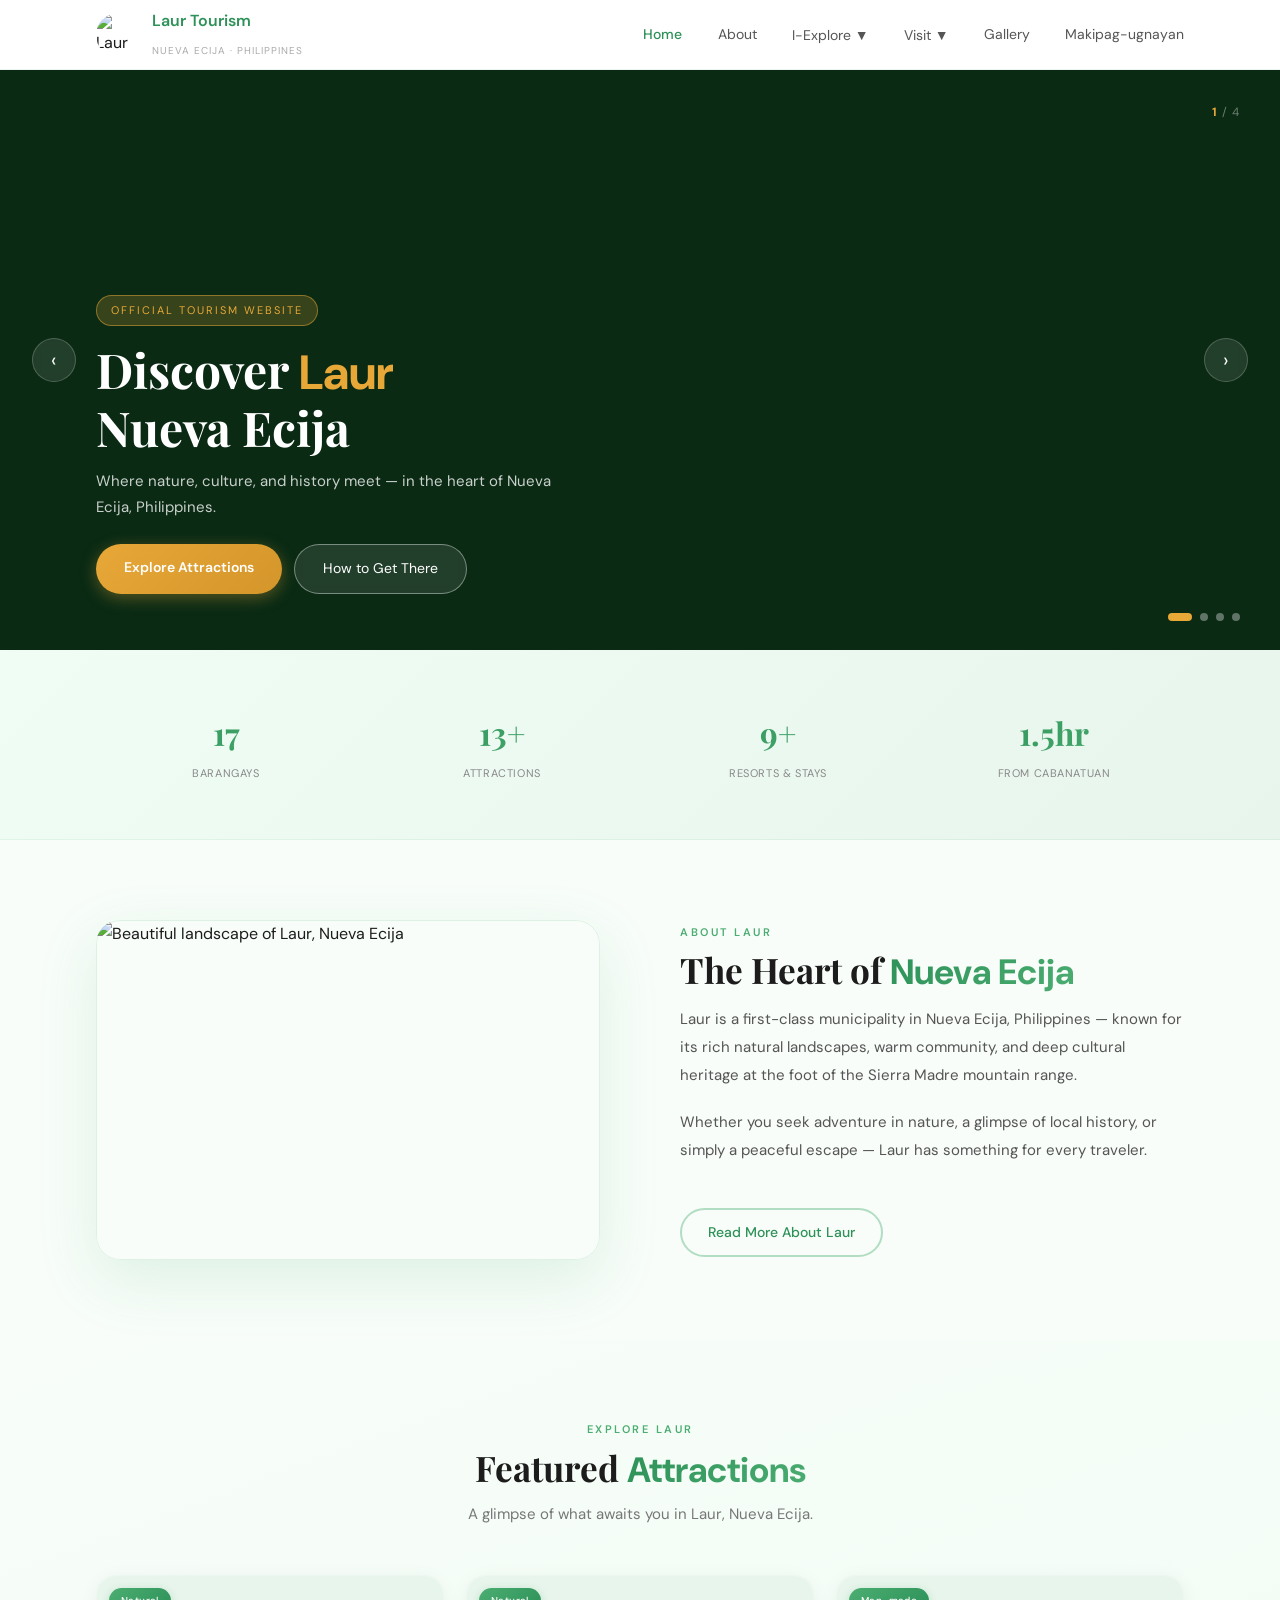
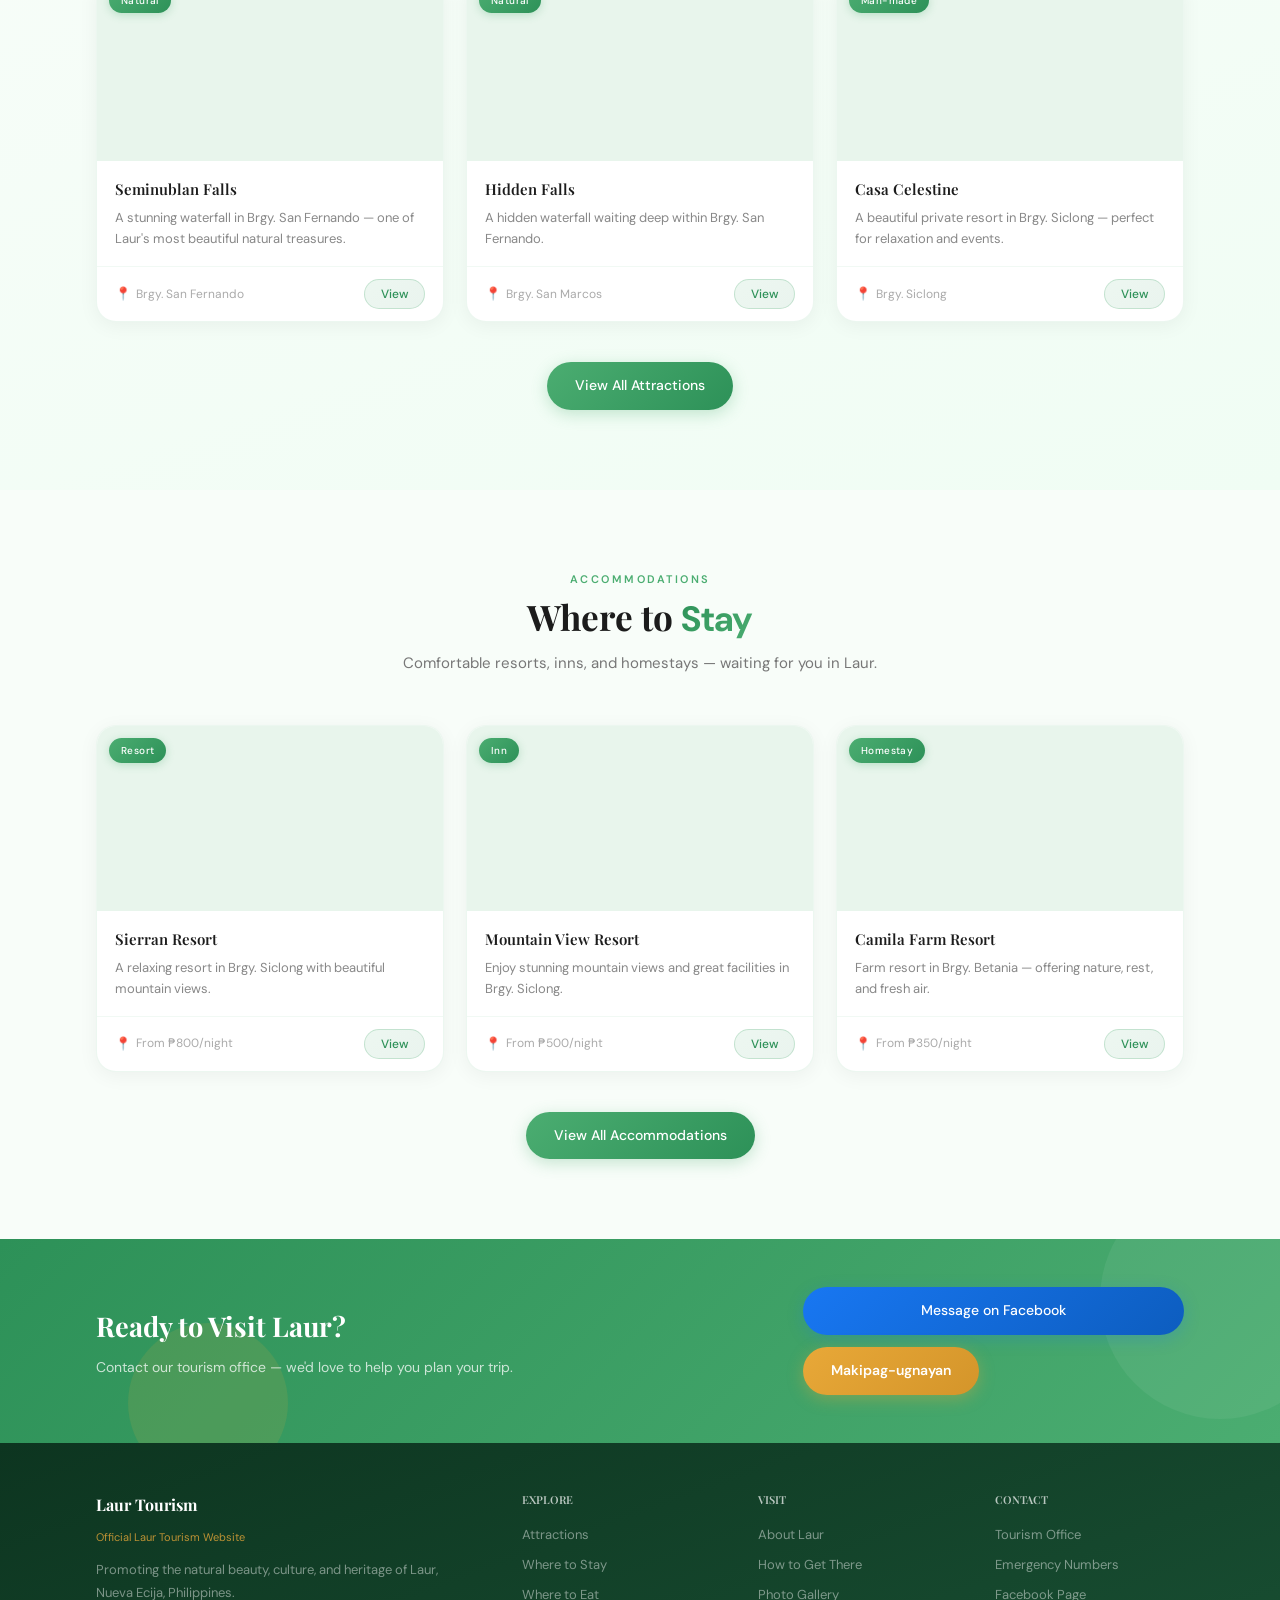
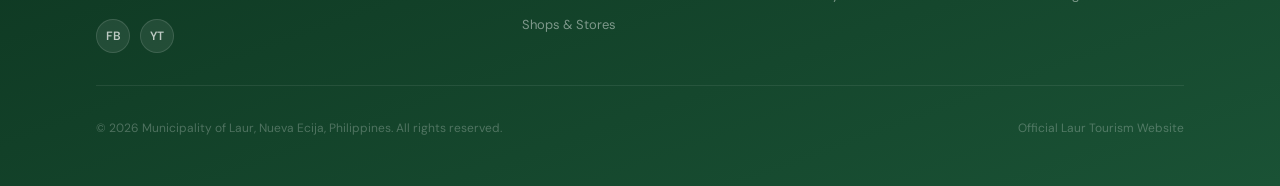
==== index.html @ 46d72c0e "before banner" ====
<!DOCTYPE html>
<html lang="en-PH">
<head>
<meta charset="UTF-8">
<meta name="viewport" content="width=device-width,initial-scale=1">
<meta name="description" content="Maligayang pagdating sa Laur, Nueva Ecija — opisyal na tourism website. Tuklasin ang kalikasan, kultura, at pamana ng puso ng Nueva Ecija, Pilipinas.">
<meta name="keywords" content="Laur Nueva Ecija tourism, bisita Laur Pilipinas, Nueva Ecija tourist spots">
<meta name="robots" content="index, follow">
<meta property="og:title" content="Visit Laur, Nueva Ecija | Official Tourism Website">
<meta property="og:description" content="Discover the heart of Nueva Ecija. Nature, culture, and heritage — waiting in Laur, Philippines.">
<meta property="og:type" content="website">
<meta property="og:url" content="https://laurtourism.vercel.app">
<meta property="og:image" content="https://images.unsplash.com/photo-1504233529578-6d46baba6d34?w=1200&q=75">
<meta name="twitter:card" content="summary_large_image">
<link rel="canonical" href="https://laurtourism.vercel.app">
<title>Visit Laur, Nueva Ecija | Official Tourism Website</title>
<link rel="preconnect" href="https://fonts.googleapis.com">
<link rel="preconnect" href="https://fonts.gstatic.com" crossorigin>
<link href="https://fonts.googleapis.com/css2?family=Playfair+Display:wght@700;900&family=DM+Sans:wght@300;400;500&display=swap" rel="stylesheet">
<link rel="stylesheet" href="style.css">
<style>
*,body{font-family:'DM Sans',sans-serif;}
.nav-logo-img{width:44px;height:44px;border-radius:50%;object-fit:cover;}
.nav-brand strong,.nav-brand span,.nav-links a,.dropdown-menu a,.mobile-links a,.mobile-fb{font-family:'DM Sans',sans-serif;}
h1,h2,h3,.sec-title,.slide-content h1,.card-title,.footer-brand strong,.footer-col h4{font-family:'Playfair Display',serif!important;letter-spacing:0;}
.modal-overlay{display:none;position:fixed;inset:0;background:rgba(10,42,20,.6);z-index:600;align-items:center;justify-content:center;padding:1.5rem;backdrop-filter:blur(6px)}
.modal-overlay.open{display:flex}
.modal-box{background:#fff;border-radius:24px;width:100%;max-width:820px;overflow:hidden;max-height:92vh;display:flex;flex-direction:column;box-shadow:0 32px 80px rgba(0,0,0,.22)}
.modal-hd{background:linear-gradient(135deg,#2D9158,#4BAD71);padding:1.3rem 1.8rem;display:flex;justify-content:space-between;align-items:center;flex-shrink:0}
.modal-hd h3{color:#fff;font-family:'Playfair Display',serif;font-size:1.25rem;font-weight:700;margin:0;letter-spacing:0;}
.modal-hd small{color:rgba(255,255,255,.75);font-size:11px;letter-spacing:1px;text-transform:uppercase;display:block;margin-top:2px;font-family:'DM Sans',sans-serif;}
.modal-close{background:rgba(255,255,255,.18);border:none;color:#fff;width:34px;height:34px;border-radius:50%;font-size:16px;flex-shrink:0;cursor:pointer;transition:background .2s}
.modal-close:hover{background:rgba(255,255,255,.3)}
.modal-inner{display:grid;grid-template-columns:1fr 1fr;flex:1;min-height:0}
.modal-photo{background-size:cover;background-position:center;background-color:#e8f5ec;min-height:340px}
.modal-right{display:flex;flex-direction:column;overflow-y:auto}
.modal-body{padding:1.8rem 1.8rem 1rem;flex:1}
.mrow{margin-bottom:1.1rem}
.mlbl{font-size:10px;color:#aaa;text-transform:uppercase;letter-spacing:1px;margin-bottom:4px;font-weight:600;font-family:'DM Sans',sans-serif;}
.mval{font-size:14px;color:#333;line-height:1.6;font-family:'DM Sans',sans-serif;}
.modal-map{margin:0 1.8rem 1rem;background:linear-gradient(135deg,#F0FDF4,#FFFBEB);border-radius:14px;height:90px;display:flex;align-items:center;justify-content:center;border:1px solid rgba(139,200,58,.2);font-size:13px;color:#2D9158;cursor:pointer;transition:all .2s;gap:6px;font-family:'DM Sans',sans-serif;}
.modal-map:hover{background:linear-gradient(135deg,#dcfce7,#fef9c3);box-shadow:0 4px 14px rgba(45,145,88,.1)}
.modal-acts{padding:0 1.8rem 1.8rem}
.m-fb{background:linear-gradient(135deg,#1877f2,#0d5dbf);color:#fff;border:none;padding:11px 24px;border-radius:50px;font-size:13px;font-weight:500;cursor:pointer;width:100%;transition:all .2s;font-family:'DM Sans',sans-serif;}
.m-fb:hover{opacity:.9;transform:translateY(-1px)}
.card-loc{display:flex;align-items:center;gap:5px;}
.card-loc::before{content:'📍';font-size:13px;line-height:1;}
@media(max-width:640px){.modal-inner{grid-template-columns:1fr;grid-template-rows:240px auto}.modal-photo{min-height:240px}.modal-body{padding:1.2rem 1.2rem .8rem}.modal-map{margin:0 1.2rem .8rem}.modal-acts{padding:0 1.2rem 1.2rem}}
</style>
</head>
<body>

<!-- ===== NAV ===== -->
<nav class="nav" id="navbar" role="navigation" aria-label="Main navigation">
  <div class="nav-logo">
    <img src="images/tourism-logo.png" alt="Laur Tourism Logo" class="nav-logo-img">
    <div class="nav-brand"><strong>Laur Tourism</strong><span>Nueva Ecija · Philippines</span></div>
  </div>
  <div class="nav-links">
    <a href="index.html" class="active">Home</a>
    <a href="about.html">About</a>
    <div class="dropdown">
      <a href="attractions.html">I-Explore &#9660;</a>
      <div class="dropdown-menu">
        <a href="attractions.html">Attractions</a>
        <a href="gallery.html">Photo Gallery</a>
      </div>
    </div>
    <div class="dropdown">
      <a href="visit.html">Visit &#9660;</a>
      <div class="dropdown-menu">
        <a href="visit.html#stay">Where to Stay</a>
        <a href="visit.html#eat">Where to Eat</a>
        <a href="visit.html#shops">Shops &amp; Stores</a>
      </div>
    </div>
    <a href="gallery.html">Gallery</a>
    <a href="contact.html">Makipag-ugnayan</a>
  </div>
  <button class="hamburger" onclick="toggleMobile()" aria-label="Open menu" id="ham"><span></span><span></span><span></span></button>
</nav>

<!-- ===== MOBILE MENU ===== -->
<div class="mobile-menu" id="mobileMenu">
  <div class="mobile-menu-head">
    <div class="nav-logo"><img src="images/tourism-logo.png" alt="Laur Tourism Logo" class="nav-logo-img"><div class="nav-brand"><strong>Laur Tourism</strong><span>Nueva Ecija</span></div></div>
    <button class="mobile-menu-close" onclick="toggleMobile()">&#x2715;</button>
  </div>
  <div class="mobile-links">
    <a href="index.html" onclick="toggleMobile()">Home</a>
    <a href="about.html" onclick="toggleMobile()">About Laur</a>
    <a href="attractions.html" onclick="toggleMobile()">Attractions</a>
    <a href="visit.html" onclick="toggleMobile()">Where to Stay / Eat / Shop</a>
    <a href="gallery.html" onclick="toggleMobile()">Photo Gallery</a>
    <a href="contact.html" onclick="toggleMobile()">Makipag-ugnayan &amp; Emergency</a>
  </div>
  <a href="https://www.facebook.com/profile.php?id=61580579025346" class="mobile-fb" target="_blank" rel="noopener">Find us on Facebook</a>
</div>

<!-- ===== HERO ===== -->
<section class="hero" id="home" role="banner">
  <div class="slide s1 active">
    <div class="slide-img" style="background-image:url('https://images.unsplash.com/photo-1504233529578-6d46baba6d34?w=1400&q=75')" role="img" aria-label="Beautiful mountain view of Laur"></div>
    <div class="slide-overlay"></div>
    <div class="slide-content">
      <div class="slide-tag">Official Tourism Website</div>
      <h1>Discover <em>Laur</em><br>Nueva Ecija</h1>
      <p>Where nature, culture, and history meet — in the heart of Nueva Ecija, Philippines.</p>
      <div class="slide-btns">
        <a href="attractions.html" class="btn-yellow">Explore Attractions</a>
        <a href="contact.html#directions" class="btn-ghost">How to Get There</a>
      </div>
    </div>
  </div>
  <div class="slide s2">
    <div class="slide-img" style="background-image:url('https://images.unsplash.com/photo-1448375240586-882707db888b?w=1400&q=75')" role="img" aria-label="Lush forest landscape"></div>
    <div class="slide-overlay"></div>
    <div class="slide-content">
      <div class="slide-tag">Natural Attractions</div>
      <h1>Breathtaking<br><em>Nature</em></h1>
      <p>Explore forests, rivers, and stunning mountain views found only in Laur.</p>
      <div class="slide-btns">
        <a href="attractions.html" class="btn-yellow">View Nature Spots</a>
        <a href="about.html" class="btn-ghost">Learn More</a>
      </div>
    </div>
  </div>
  <div class="slide s3">
    <div class="slide-img" style="background-image:url('https://images.unsplash.com/photo-1518509562904-e7ef99cdcc86?w=1400&q=75')" role="img" aria-label="Cultural heritage"></div>
    <div class="slide-overlay"></div>
    <div class="slide-content">
      <div class="slide-tag">Man-Made Attractions</div>
      <h1>Rich <em>Culture</em><br>&amp; Heritage</h1>
      <p>Experience historic sites, local traditions, and warm hospitality of the people of Laur.</p>
      <div class="slide-btns">
        <a href="attractions.html" class="btn-yellow">Explore Heritage</a>
        <a href="contact.html" class="btn-ghost">Plan Your Trip</a>
      </div>
    </div>
  </div>
  <div class="slide s4">
    <div class="slide-img" style="background-image:url('https://images.unsplash.com/photo-1501854140801-50d01698950b?w=1400&q=75')" role="img" aria-label="Peaceful river and farmland"></div>
    <div class="slide-overlay"></div>
    <div class="slide-content">
      <div class="slide-tag">Stay &amp; Relax</div>
      <h1>Your Perfect<br>Retreat in <em>Laur</em></h1>
      <p>Find comfortable resorts, cozy inns, and friendly homestays for your stay.</p>
      <div class="slide-btns">
        <a href="visit.html#stay" class="btn-yellow">Find Accommodations</a>
        <a href="contact.html#directions" class="btn-ghost">View Map</a>
      </div>
    </div>
  </div>
  <button class="arr al" onclick="go(cur-1)" aria-label="Previous slide">&#8249;</button>
  <button class="arr ar" onclick="go(cur+1)" aria-label="Next slide">&#8250;</button>
  <div class="dots">
    <button class="dot on" onclick="go(0)"></button>
    <button class="dot" onclick="go(1)"></button>
    <button class="dot" onclick="go(2)"></button>
    <button class="dot" onclick="go(3)"></button>
  </div>
  <div class="slide-num"><b id="sn">1</b> / 4</div>
</section>

<!-- ===== STATS BAR ===== -->
<div class="stats-bar">
  <div class="stat"><div class="stat-n">17</div><div class="stat-l">Barangays</div></div>
  <div class="stat"><div class="stat-n" id="stat-attractions">13+</div><div class="stat-l">Attractions</div></div>
  <div class="stat"><div class="stat-n" id="stat-stays">9+</div><div class="stat-l">Resorts &amp; Stays</div></div>
  <div class="stat"><div class="stat-n">1.5hr</div><div class="stat-l">From Cabanatuan</div></div>
</div>

<!-- ===== ABOUT ===== -->
<section class="sec" id="about">
  <div class="about-grid">
    <div class="about-img">
      <img src="https://images.unsplash.com/photo-1472396961693-142e6e269027?w=700&q=75" alt="Beautiful landscape of Laur, Nueva Ecija" loading="lazy" width="700" height="300" style="width:100%;height:100%;object-fit:cover;">
    </div>
    <div class="about-body">
      <div class="eyebrow">About Laur</div>
      <h2 class="sec-title">The Heart of <em>Nueva Ecija</em></h2>
      <p>Laur is a first-class municipality in Nueva Ecija, Philippines — known for its rich natural landscapes, warm community, and deep cultural heritage at the foot of the Sierra Madre mountain range.</p>
      <p>Whether you seek adventure in nature, a glimpse of local history, or simply a peaceful escape — Laur has something for every traveler.</p>
      <a href="about.html" class="btn-outline" style="display:inline-block;margin-top:1.5rem">Read More About Laur</a>
    </div>
  </div>
</section>

<!-- ===== FEATURED ATTRACTIONS ===== -->
<section class="sec alt">
  <div class="sec-head">
    <div class="eyebrow">Explore Laur</div>
    <h2 class="sec-title">Featured <em>Attractions</em></h2>
    <p class="sec-sub">A glimpse of what awaits you in Laur, Nueva Ecija.</p>
  </div>
  <div class="grid3">
    <article class="card" onclick="openModal('Seminublan Falls','Natural Attraction','Brgy. San Fernando, Laur, Nueva Ecija','Open daily · Daytime hours','Free admission','https://images.unsplash.com/photo-1504233529578-6d46baba6d34?w=800&q=80')">
      <div class="card-img" style="background-image:url('https://images.unsplash.com/photo-1504233529578-6d46baba6d34?w=400&q=75')"><span class="cbadge">Natural</span></div>
      <div class="card-body"><div class="card-title">Seminublan Falls</div><div class="card-desc">A stunning waterfall in Brgy. San Fernando — one of Laur's most beautiful natural treasures.</div></div>
      <div class="card-foot"><span class="card-loc">Brgy. San Fernando</span><button class="view-btn">View</button></div>
    </article>
    <article class="card" onclick="openModal('Hidden Falls','Natural Attraction','Brgy. San Fernando, Laur, Nueva Ecija','Open daily · Daytime hours','Free admission','https://images.unsplash.com/photo-1501854140801-50d01698950b?w=800&q=80')">
      <div class="card-img" style="background-image:url('https://images.unsplash.com/photo-1501854140801-50d01698950b?w=400&q=75')"><span class="cbadge">Natural</span></div>
      <div class="card-body"><div class="card-title">Hidden Falls</div><div class="card-desc">A hidden waterfall waiting deep within Brgy. San Fernando.</div></div>
      <div class="card-foot"><span class="card-loc">Brgy. San Marcos</span><button class="view-btn">View</button></div>
    </article>
    <article class="card" onclick="openModal('Casa Celestine','Private Resort','Brgy. Siclong, Laur, Nueva Ecija','Inquire for schedule','Inquire for rates','https://images.unsplash.com/photo-1520250497591-112f2f40a3f4?w=800&q=80')">
      <div class="card-img" style="background-image:url('https://images.unsplash.com/photo-1520250497591-112f2f40a3f4?w=400&q=75')"><span class="cbadge">Man-made</span></div>
      <div class="card-body"><div class="card-title">Casa Celestine</div><div class="card-desc">A beautiful private resort in Brgy. Siclong — perfect for relaxation and events.</div></div>
      <div class="card-foot"><span class="card-loc">Brgy. Siclong</span><button class="view-btn">View</button></div>
    </article>
  </div>
  <div style="text-align:center;margin-top:2.5rem">
    <a href="attractions.html" class="btn-green">View All Attractions</a>
  </div>
</section>

<!-- ===== WHERE TO STAY ===== -->
<section class="sec">
  <div class="sec-head">
    <div class="eyebrow">Accommodations</div>
    <h2 class="sec-title">Where to <em>Stay</em></h2>
    <p class="sec-sub">Comfortable resorts, inns, and homestays — waiting for you in Laur.</p>
  </div>
  <div class="grid3">
    <article class="card" onclick="openModal('Sierran Resort','Resort','Brgy. Siclong, Laur, Nueva Ecija','Inquire for schedule','Inquire for rates','https://images.unsplash.com/photo-1520250497591-112f2f40a3f4?w=800&q=80')">
      <div class="card-img" style="background-image:url('https://images.unsplash.com/photo-1520250497591-112f2f40a3f4?w=400&q=75')"><span class="cbadge">Resort</span></div>
      <div class="card-body"><div class="card-title">Sierran Resort</div><div class="card-desc">A relaxing resort in Brgy. Siclong with beautiful mountain views.</div></div>
      <div class="card-foot"><span class="card-loc">From &#8369;800/night</span><button class="view-btn">View</button></div>
    </article>
    <article class="card" onclick="openModal('Mountain View Resort','Resort','Brgy. Siclong, Laur, Nueva Ecija','Inquire for schedule','Inquire for rates','https://images.unsplash.com/photo-1566073771259-6a8506099945?w=800&q=80')">
      <div class="card-img" style="background-image:url('https://images.unsplash.com/photo-1566073771259-6a8506099945?w=400&q=75')"><span class="cbadge">Inn</span></div>
      <div class="card-body"><div class="card-title">Mountain View Resort</div><div class="card-desc">Enjoy stunning mountain views and great facilities in Brgy. Siclong.</div></div>
      <div class="card-foot"><span class="card-loc">From &#8369;500/night</span><button class="view-btn">View</button></div>
    </article>
    <article class="card" onclick="openModal('Camila Farm Resort','Farm Resort','Brgy. Betania, Laur, Nueva Ecija','Inquire for schedule','Inquire for rates','https://images.unsplash.com/photo-1449158743715-0a90ebb6d2d8?w=800&q=80')">
      <div class="card-img" style="background-image:url('https://images.unsplash.com/photo-1449158743715-0a90ebb6d2d8?w=400&q=75')"><span class="cbadge">Homestay</span></div>
      <div class="card-body"><div class="card-title">Camila Farm Resort</div><div class="card-desc">Farm resort in Brgy. Betania — offering nature, rest, and fresh air.</div></div>
      <div class="card-foot"><span class="card-loc">From &#8369;350/night</span><button class="view-btn">View</button></div>
    </article>
  </div>
  <div style="text-align:center;margin-top:2.5rem">
    <a href="visit.html#stay" class="btn-green">View All Accommodations</a>
  </div>
</section>

<!-- ===== CONTACT STRIP ===== -->
<section class="contact-strip">
  <div class="contact-strip-inner">
    <div>
      <h3>Ready to Visit Laur?</h3>
      <p>Contact our tourism office — we'd love to help you plan your trip.</p>
    </div>
    <div class="contact-strip-btns">
      <a href="https://www.facebook.com/profile.php?id=61580579025346" target="_blank" rel="noopener" class="btn-fb">Message on Facebook</a>
      <a href="contact.html" class="btn-yellow">Makipag-ugnayan</a>
    </div>
  </div>
</section>

<!-- ===== FOOTER ===== -->
<footer class="footer">
  <div class="footer-top">
    <div class="footer-brand">
      <strong>Laur Tourism</strong>
      <span>Official Laur Tourism Website</span>
      <p>Promoting the natural beauty, culture, and heritage of Laur, Nueva Ecija, Philippines.</p>
      <div class="social-row">
        <a href="https://www.facebook.com/profile.php?id=61580579025346" class="social-btn" target="_blank" rel="noopener" aria-label="Facebook">FB</a>
        <a href="https://youtube.com" class="social-btn" target="_blank" rel="noopener" aria-label="YouTube">YT</a>
      </div>
    </div>
    <nav class="footer-col">
      <h4>Explore</h4>
      <a href="attractions.html">Attractions</a>
      <a href="visit.html#stay">Where to Stay</a>
      <a href="visit.html#eat">Where to Eat</a>
      <a href="visit.html#shops">Shops &amp; Stores</a>
    </nav>
    <nav class="footer-col">
      <h4>Visit</h4>
      <a href="about.html">About Laur</a>
      <a href="contact.html#directions">How to Get There</a>
      <a href="gallery.html">Photo Gallery</a>
    </nav>
    <nav class="footer-col">
      <h4>Contact</h4>
      <a href="contact.html">Tourism Office</a>
      <a href="contact.html#emergency">Emergency Numbers</a>
      <a href="https://www.facebook.com/profile.php?id=61580579025346" target="_blank" rel="noopener">Facebook Page</a>
    </nav>
  </div>
  <div class="footer-bottom">
    <span>&copy; 2026 Municipality of Laur, Nueva Ecija, Philippines. All rights reserved.</span>
    <span>Official Laur Tourism Website</span>
  </div>
</footer>

<!-- ===== MODAL ===== -->
<div class="modal-overlay" id="modal" onclick="closeModal(event)">
  <div class="modal-box">
    <div class="modal-hd">
      <div><h3 id="modal-title">—</h3><small id="modal-type">—</small></div>
      <button class="modal-close" onclick="closeModalBtn()">&#x2715;</button>
    </div>
    <div class="modal-inner">
      <div class="modal-photo" id="modal-photo"></div>
      <div class="modal-right">
        <div class="modal-body">
          <div class="mrow"><div class="mlbl">Location</div><div class="mval" id="modal-loc">—</div></div>
          <div class="mrow"><div class="mlbl">Hours</div><div class="mval" id="modal-hrs">—</div></div>
          <div class="mrow"><div class="mlbl">Fee / Price</div><div class="mval" id="modal-fee">—</div></div>
        </div>
        <div class="modal-map">&#128205; View on Google Maps</div>
        <div class="modal-acts">
          <button class="m-fb" onclick="window.open('https://www.facebook.com/profile.php?id=61580579025346','_blank')">Facebook Page</button>
        </div>
      </div>
    </div>
  </div>
</div>

<script src="data.js"></script>
<script src="script.js"></script>
<script>
function openModal(title,type,loc,hrs,fee,img){
  document.getElementById('modal-title').textContent=title;
  document.getElementById('modal-type').textContent=type;
  document.getElementById('modal-loc').textContent=loc;
  document.getElementById('modal-hrs').textContent=hrs;
  document.getElementById('modal-fee').innerHTML=fee;
  document.getElementById('modal-photo').style.backgroundImage="url('"+img+"')";
  document.getElementById('modal').classList.add('open');
  document.body.style.overflow='hidden';
}
function closeModalBtn(){
  document.getElementById('modal').classList.remove('open');
  document.body.style.overflow='';
}
function closeModal(e){if(e.target.id==='modal')closeModalBtn();}
document.addEventListener('keydown',e=>{if(e.key==='Escape')closeModalBtn();});
</script>
</body>
</html>
---- style.css ----
*{box-sizing:border-box;margin:0;padding:0}
html{scroll-behavior:smooth}
body{font-family:'DM Sans',sans-serif;color:#1c1c1c;background:#f8fdf9;overflow-x:hidden;font-size:16px;line-height:1.7}
img{max-width:100%;height:auto;display:block}
a{text-decoration:none;color:inherit}
button{cursor:pointer;font-family:inherit}

/* NAV */
.nav{background:rgba(255,255,255,.92);backdrop-filter:blur(12px);border-bottom:1px solid rgba(75,173,113,.12);padding:0 6rem;height:70px;display:flex;align-items:center;justify-content:space-between;position:sticky;top:0;z-index:100;transition:box-shadow .3s}
.nav.scrolled{box-shadow:0 4px 24px rgba(75,173,113,.1)}
.nav-logo{display:flex;align-items:center;gap:12px}
.nav-seal{width:44px;height:44px;border-radius:50%;background:linear-gradient(135deg,#4BAD71,#2D9158);display:flex;align-items:center;justify-content:center;font-size:12px;font-weight:700;color:#fff;flex-shrink:0;box-shadow:0 4px 12px rgba(75,173,113,.3)}
.nav-brand strong{display:block;font-size:16px;font-weight:600;color:#2D9158}
.nav-brand span{font-size:10px;color:#aaa;letter-spacing:1px;text-transform:uppercase}
.nav-links{display:flex;gap:2.2rem;align-items:center}
.nav-links a{font-size:14px;color:#555;font-weight:400;transition:color .2s}
.nav-links a:hover,.nav-links a.active{color:#2D9158;font-weight:500}
.dropdown{position:relative}
.dropdown-menu{display:none;position:absolute;top:100%;left:0;background:#fff;border:1px solid rgba(75,173,113,.15);border-radius:14px;min-width:200px;padding:.6rem 0;z-index:200;padding-top:14px;box-shadow:0 12px 40px rgba(75,173,113,.12)}
.dropdown-menu::before{content:'';position:absolute;top:0;left:0;right:0;height:14px;background:transparent}
.dropdown-menu a{display:block;padding:.65rem 1.2rem;font-size:14px;color:#555;transition:all .15s}
.dropdown-menu a:hover{background:linear-gradient(90deg,rgba(75,173,113,.08),transparent);color:#2D9158;padding-left:1.5rem}
.nav-cta{background:linear-gradient(135deg,#E8A838,#d4952a);color:#fff;border:none;padding:10px 24px;border-radius:50px;font-size:14px;font-weight:500;transition:all .2s;box-shadow:0 4px 14px rgba(232,168,56,.3)}
.nav-cta:hover{transform:translateY(-1px);box-shadow:0 6px 20px rgba(232,168,56,.4)}
.hamburger{display:none;flex-direction:column;gap:5px;background:none;border:none;padding:4px}
.hamburger span{width:24px;height:2px;background:#2D9158;border-radius:2px;transition:all .3s}
.mobile-menu{display:none;position:fixed;inset:0;background:#fff;z-index:999;padding:2rem;overflow-y:auto}
.mobile-menu.open{display:block}
.mobile-menu-head{display:flex;justify-content:space-between;align-items:center;margin-bottom:2.5rem}
.mobile-menu-close{background:none;border:none;font-size:1.8rem;color:#2D9158}
.mobile-links a{display:block;padding:1rem 0;font-size:16px;color:#444;border-bottom:1px solid rgba(75,173,113,.1)}
.mobile-links a:hover{color:#2D9158}
.mobile-fb{display:block;margin-top:2rem;background:linear-gradient(135deg,#4BAD71,#2D9158);color:#fff;text-align:center;padding:1rem;border-radius:50px;font-size:14px;font-weight:500}

/* HERO */
.hero{position:relative;height:580px;overflow:hidden;background:#0a2a14}
.slide{position:absolute;inset:0;opacity:0;transition:opacity 1.2s ease}
.slide.active{opacity:1}
.slide-img{position:absolute;inset:0;background-size:cover;background-position:center;transition:transform 8s ease}
.slide.active .slide-img{transform:scale(1.05)}
.slide-overlay{position:absolute;inset:0;background:linear-gradient(120deg,rgba(10,42,20,.88) 0%,rgba(10,42,20,.5) 55%,rgba(10,42,20,.15) 100%)}
.slide-content{position:absolute;bottom:3.5rem;left:6rem;right:6rem;z-index:5;max-width:600px}
.slide-tag{display:inline-flex;align-items:center;gap:6px;background:rgba(232,168,56,.2);border:1px solid rgba(232,168,56,.5);color:#E8A838;font-size:11px;letter-spacing:2px;padding:5px 14px;border-radius:50px;margin-bottom:1rem;text-transform:uppercase}
.slide-content h1{font-family:'Playfair Display',serif;font-size:3rem;color:#fff;line-height:1.15;font-weight:700;margin-bottom:.8rem}
.slide-content h1 em{color:#E8A838;font-style:normal}
.slide-content p{font-size:15px;color:rgba(255,255,255,.78);line-height:1.75;margin-bottom:1.5rem;max-width:460px}
.slide-btns{display:flex;gap:12px;flex-wrap:wrap}
.btn-yellow{background:linear-gradient(135deg,#E8A838,#d4952a);color:#fff;border:none;padding:12px 28px;border-radius:50px;font-size:14px;font-weight:600;transition:all .2s;box-shadow:0 4px 16px rgba(232,168,56,.35);display:inline-block}
.btn-yellow:hover{transform:translateY(-2px);box-shadow:0 8px 24px rgba(232,168,56,.45)}
.btn-ghost{background:rgba(255,255,255,.1);color:#fff;border:1.5px solid rgba(255,255,255,.4);padding:12px 28px;border-radius:50px;font-size:14px;transition:all .2s;backdrop-filter:blur(4px);display:inline-block}
.btn-ghost:hover{background:rgba(255,255,255,.2);border-color:rgba(255,255,255,.65)}
.dots{position:absolute;bottom:1.8rem;right:2.5rem;display:flex;gap:8px;z-index:10}
.dot{width:8px;height:8px;border-radius:50%;background:rgba(255,255,255,.35);cursor:pointer;transition:all .3s;border:none}
.dot.on{background:#E8A838;width:24px;border-radius:50px}
.arr{position:absolute;top:50%;transform:translateY(-50%);z-index:10;background:rgba(255,255,255,.1);border:1.5px solid rgba(255,255,255,.2);color:#fff;width:44px;height:44px;border-radius:50%;display:flex;align-items:center;justify-content:center;font-size:20px;transition:all .2s;backdrop-filter:blur(4px)}
.arr:hover{background:rgba(232,168,56,.3);border-color:rgba(232,168,56,.5)}
.al{left:2rem}.ar{right:2rem}
.slide-num{position:absolute;top:2rem;right:2.5rem;z-index:10;color:rgba(255,255,255,.4);font-size:12px;letter-spacing:1px}
.slide-num b{color:#E8A838}

/* TICKER BAR */
.ticker-bar{background:linear-gradient(90deg,#2D9158,#4BAD71,#2D9158);padding:.7rem 0;overflow:hidden;white-space:nowrap}
.ticker-inner{display:inline-flex;gap:3rem;animation:ticker 18s linear infinite}
@keyframes ticker{from{transform:translateX(0)}to{transform:translateX(-50%)}}
.ticker-item{font-size:13px;color:rgba(255,255,255,.85);font-weight:500;letter-spacing:.5px;flex-shrink:0}
.ticker-dot{color:#E8A838;font-size:18px;line-height:1}

/* STATS */
.stats-bar{background:linear-gradient(135deg,#f0fdf4,#e8f5ec);padding:2.5rem 6rem;display:grid;grid-template-columns:repeat(4,1fr);gap:1rem;border-bottom:1px solid rgba(75,173,113,.1)}
.stat{text-align:center;padding:1rem}
.stat-n{font-family:'Playfair Display',serif;font-size:2rem;font-weight:700;background:linear-gradient(135deg,#2D9158,#4BAD71);-webkit-background-clip:text;-webkit-text-fill-color:transparent;background-clip:text}
.stat-l{font-size:11px;color:#888;margin-top:4px;text-transform:uppercase;letter-spacing:.6px}

/* SECTIONS */
.sec{padding:5rem 6rem}
.sec.alt{background:linear-gradient(160deg,#f8fdf9 0%,#f0fdf4 100%)}
.sec.yellow-tint{background:linear-gradient(160deg,#fffdf5 0%,#fef9ea 100%)}
.eyebrow{font-size:11px;letter-spacing:2.5px;text-transform:uppercase;color:#4BAD71;font-weight:600;margin-bottom:8px}
.sec-title{font-family:'Playfair Display',serif;font-size:2.2rem;color:#1c1c1c;font-weight:700;line-height:1.2;margin-bottom:.6rem}
.sec-title em{background:linear-gradient(135deg,#2D9158,#4BAD71);-webkit-background-clip:text;-webkit-text-fill-color:transparent;background-clip:text;font-style:normal}
.sec-sub{font-size:15px;color:#777;line-height:1.75;max-width:540px}
.sec-head{text-align:center;margin-bottom:3rem}
.sec-head .sec-sub{margin:.6rem auto 0}

/* ABOUT */
.about-grid{display:grid;grid-template-columns:1fr 1fr;gap:5rem;align-items:center}
.about-img{height:340px;border-radius:24px;overflow:hidden;box-shadow:0 20px 60px rgba(75,173,113,.15);position:relative}
.about-img::after{content:'';position:absolute;inset:0;border-radius:24px;border:1px solid rgba(75,173,113,.15)}
.about-body p{font-size:15px;color:#555;line-height:1.85;margin:.8rem 0 1.2rem}
.about-tags{display:flex;gap:10px;flex-wrap:wrap;margin-top:1.2rem}
.tag{background:rgba(75,173,113,.1);color:#2D9158;font-size:13px;padding:6px 16px;border-radius:50px;border:1px solid rgba(75,173,113,.2);font-weight:500}
.tag.yellow{background:rgba(232,168,56,.1);color:#8a5e00;border-color:rgba(232,168,56,.3)}

/* PILLS */
.pills{display:flex;gap:8px;flex-wrap:wrap;margin-bottom:1.5rem}
.pill{background:#fff;color:#777;border:1.5px solid rgba(75,173,113,.2);padding:7px 20px;border-radius:50px;font-size:13px;transition:all .2s;box-shadow:0 2px 8px rgba(0,0,0,.04)}
.pill.on{background:linear-gradient(135deg,#4BAD71,#2D9158);color:#fff;border-color:transparent;box-shadow:0 4px 14px rgba(75,173,113,.3)}

/* CARDS */
.grid3{display:grid;grid-template-columns:repeat(3,minmax(0,1fr));gap:22px}
.grid4{display:grid;grid-template-columns:repeat(4,minmax(0,1fr));gap:16px}
.card{background:#fff;border-radius:20px;border:1px solid rgba(75,173,113,.1);overflow:hidden;cursor:pointer;transition:all .25s;box-shadow:0 4px 20px rgba(0,0,0,.05)}
.card:hover{transform:translateY(-6px);box-shadow:0 16px 40px rgba(75,173,113,.15);border-color:rgba(75,173,113,.25)}
.card-img{height:185px;background-size:cover;background-position:center;position:relative;background-color:#e8f5ec}
.cbadge{position:absolute;top:12px;left:12px;background:linear-gradient(135deg,#4BAD71,#2D9158);color:#fff;font-size:10px;padding:4px 12px;border-radius:50px;letter-spacing:.4px;font-weight:500;box-shadow:0 2px 8px rgba(75,173,113,.3)}
.card-body{padding:16px 18px}
.card-title{font-size:15px;font-weight:600;color:#1c1c1c;margin-bottom:6px}
.card-desc{font-size:13px;color:#888;line-height:1.6}
.card-foot{padding:12px 18px;border-top:1px solid rgba(75,173,113,.08);display:flex;align-items:center;justify-content:space-between}
.card-loc{font-size:12px;color:#aaa}
.view-btn{background:linear-gradient(135deg,rgba(75,173,113,.1),rgba(45,145,88,.1));color:#2D9158;border:1px solid rgba(75,173,113,.25);padding:6px 16px;border-radius:50px;font-size:12px;font-weight:500;transition:all .2s}
.view-btn:hover{background:linear-gradient(135deg,#4BAD71,#2D9158);color:#fff;border-color:transparent}

/* SHOP CARDS */
.shop-card{background:#fff;border-radius:20px;border:1px solid rgba(75,173,113,.1);padding:1.5rem;text-align:center;cursor:pointer;transition:all .25s;box-shadow:0 4px 16px rgba(0,0,0,.04)}
.shop-card:hover{transform:translateY(-4px);box-shadow:0 12px 32px rgba(75,173,113,.15);border-color:rgba(75,173,113,.25)}
.shop-icon{width:54px;height:54px;border-radius:16px;background:linear-gradient(135deg,#4BAD71,#2D9158);color:#fff;font-size:13px;font-weight:700;display:flex;align-items:center;justify-content:center;margin:0 auto 10px;box-shadow:0 4px 14px rgba(75,173,113,.3);letter-spacing:.5px}
.shop-name{font-size:14px;font-weight:600;color:#1c1c1c;margin-bottom:4px}
.shop-type{font-size:12px;color:#aaa}
.open-badge{display:inline-block;margin-top:8px;background:rgba(232,168,56,.12);color:#8a5e00;font-size:11px;padding:3px 12px;border-radius:50px;border:1px solid rgba(232,168,56,.3);font-weight:500}

/* GALLERY */
.gallery-grid{display:grid;grid-template-columns:repeat(4,minmax(0,1fr));gap:12px;margin-top:1.5rem}
.gimg{border-radius:16px;overflow:hidden;cursor:pointer;position:relative;background:#e8f5ec;box-shadow:0 4px 16px rgba(0,0,0,.06)}
.gimg:first-child{grid-column:span 2;grid-row:span 2}
.gimg-inner{width:100%;height:100%;min-height:130px;background-size:cover;background-position:center;transition:transform .4s}
.gimg:first-child .gimg-inner{min-height:272px}
.gimg:hover .gimg-inner{transform:scale(1.06)}
.gimg-overlay{position:absolute;inset:0;background:linear-gradient(to top,rgba(45,145,88,.5),transparent);opacity:0;transition:opacity .3s;display:flex;align-items:flex-end;padding:12px}
.gimg:hover .gimg-overlay{opacity:1}
.gimg-caption{font-size:11px;color:#fff;letter-spacing:.5px;text-transform:uppercase;font-weight:500}

/* PAGINATION */
.pagination{display:flex;align-items:center;justify-content:center;gap:8px;margin-top:2rem;padding-top:1.2rem;border-top:1px solid rgba(75,173,113,.1)}
.pg-btn{width:38px;height:38px;border-radius:50%;border:1.5px solid rgba(75,173,113,.2);background:#fff;color:#777;font-size:14px;transition:all .2s;box-shadow:0 2px 8px rgba(0,0,0,.04)}
.pg-btn:hover{border-color:#4BAD71;color:#2D9158}
.pg-btn.active{background:linear-gradient(135deg,#4BAD71,#2D9158);color:#fff;border-color:transparent;box-shadow:0 4px 14px rgba(75,173,113,.35)}
.pg-info{font-size:13px;color:#aaa;margin:0 8px}

/* ROUTE CARDS */
.route-grid{display:grid;grid-template-columns:repeat(3,minmax(0,1fr));gap:20px;margin-top:1.5rem}
.route-card{background:#fff;border-radius:20px;border:1px solid rgba(75,173,113,.1);padding:2rem;box-shadow:0 4px 20px rgba(0,0,0,.05);transition:all .25s}
.route-card:hover{transform:translateY(-4px);box-shadow:0 12px 32px rgba(75,173,113,.12)}
.route-title{font-size:15px;font-weight:600;color:#2D9158;margin-bottom:8px}
.route-desc{font-size:13px;color:#777;line-height:1.7}
.route-time{display:inline-block;margin-top:12px;background:rgba(232,168,56,.12);color:#8a5e00;font-size:12px;padding:4px 16px;border-radius:50px;border:1px solid rgba(232,168,56,.3);font-weight:500}

/* CONTACT BOX */
.contact-box{background:#fff;border-radius:24px;border:1px solid rgba(75,173,113,.12);padding:2.5rem;display:grid;grid-template-columns:1fr 1fr;gap:3rem;align-items:start;box-shadow:0 8px 32px rgba(75,173,113,.08)}
.contact-info h3{font-family:'Playfair Display',serif;font-size:1.4rem;color:#2D9158;font-weight:700;margin-bottom:.6rem}
.contact-info p{font-size:14px;color:#777;line-height:1.8;margin-bottom:1.2rem}
.em-table{width:100%;border-collapse:collapse}
.em-table tr{border-bottom:1px solid rgba(75,173,113,.08)}
.em-table tr:last-child{border:none}
.em-table td{padding:9px 0;font-size:13px;vertical-align:middle}
.em-table td:first-child{color:#555;width:60%}
.em-table td:last-child{text-align:right}
.em-table a{color:#2D9158;font-weight:600}
.em-table a:hover{text-decoration:underline}
.map-embed{background:linear-gradient(135deg,#e8f5ec,#d4eedd);border-radius:16px;height:100px;display:flex;align-items:center;justify-content:center;border:1px solid rgba(75,173,113,.15);font-size:13px;color:#2D9158;margin-top:12px}

/* BUTTONS */
.btn-green{background:linear-gradient(135deg,#4BAD71,#2D9158);color:#fff;border:none;padding:12px 28px;border-radius:50px;font-size:14px;font-weight:500;transition:all .2s;display:inline-block;box-shadow:0 4px 16px rgba(75,173,113,.3)}
.btn-green:hover{transform:translateY(-2px);box-shadow:0 8px 24px rgba(75,173,113,.4)}
.btn-outline{background:transparent;color:#2D9158;border:2px solid rgba(75,173,113,.4);padding:11px 26px;border-radius:50px;font-size:14px;font-weight:500;transition:all .2s;display:inline-block}
.btn-outline:hover{background:linear-gradient(135deg,#4BAD71,#2D9158);color:#fff;border-color:transparent}
.btn-fb{background:linear-gradient(135deg,#1877f2,#0d5dbf);color:#fff;border:none;padding:12px 24px;border-radius:50px;font-size:14px;font-weight:500;width:100%;display:flex;align-items:center;justify-content:center;gap:8px;transition:all .2s;box-shadow:0 4px 16px rgba(24,119,242,.25)}
.btn-fb:hover{transform:translateY(-2px);box-shadow:0 8px 24px rgba(24,119,242,.35)}
.btn-call{background:linear-gradient(135deg,#E8A838,#d4952a);color:#fff;border:none;padding:12px 24px;border-radius:50px;font-size:14px;font-weight:600;width:100%;display:flex;align-items:center;justify-content:center;gap:8px;transition:all .2s;box-shadow:0 4px 16px rgba(232,168,56,.3)}
.btn-call:hover{transform:translateY(-2px);box-shadow:0 8px 24px rgba(232,168,56,.4)}

/* AMENITY PILLS */
.amenity-pills{display:flex;gap:6px;flex-wrap:wrap;margin-top:8px}
.amenity-pill{background:rgba(232,168,56,.1);color:#8a5e00;font-size:10px;padding:3px 10px;border-radius:50px;border:1px solid rgba(232,168,56,.25);font-weight:500}

/* CONTACT STRIP */
.contact-strip{background:linear-gradient(135deg,#2D9158,#4BAD71);padding:3rem 6rem;position:relative;overflow:hidden}
.contact-strip::before{content:'';position:absolute;right:-60px;top:-60px;width:240px;height:240px;border-radius:50%;background:rgba(255,255,255,.06)}
.contact-strip::after{content:'';position:absolute;left:10%;bottom:-40px;width:160px;height:160px;border-radius:50%;background:rgba(232,168,56,.12)}
.contact-strip-inner{display:flex;align-items:center;justify-content:space-between;gap:2rem;flex-wrap:wrap;position:relative;z-index:1}
.contact-strip h3{font-family:'Playfair Display',serif;font-size:1.7rem;color:#fff;font-weight:700;margin-bottom:.4rem}
.contact-strip p{font-size:14px;color:rgba(255,255,255,.75)}
.contact-strip-btns{display:flex;gap:12px;flex-wrap:wrap}

/* PAGE HERO */
.page-hero{position:relative;height:300px;overflow:hidden;background:#0a2a14}
.page-hero-img{position:absolute;inset:0;background-size:cover;background-position:center}
.page-hero-overlay{position:absolute;inset:0;background:linear-gradient(120deg,rgba(10,42,20,.88) 0%,rgba(10,42,20,.45) 100%)}
.page-hero-content{position:absolute;bottom:2.5rem;left:6rem;right:6rem;z-index:5}
.page-hero-content h1{font-family:'Playfair Display',serif;font-size:2.6rem;color:#fff;font-weight:700;margin-bottom:.4rem;line-height:1.2}
.page-hero-content h1 em{color:#E8A838;font-style:normal}
.page-hero-content p{font-size:14px;color:rgba(255,255,255,.7)}

/* FACT & FEATURE CARDS */
.fact-card{background:#fff;border-radius:20px;border:1px solid rgba(75,173,113,.1);padding:2rem;text-align:center;box-shadow:0 4px 20px rgba(0,0,0,.05);transition:all .25s}
.fact-card:hover{transform:translateY(-4px);box-shadow:0 12px 32px rgba(75,173,113,.12)}
.fact-num{font-family:'Playfair Display',serif;font-size:2.6rem;font-weight:700;background:linear-gradient(135deg,#2D9158,#4BAD71);-webkit-background-clip:text;-webkit-text-fill-color:transparent;background-clip:text;margin-bottom:.4rem}
.fact-label{font-size:12px;color:#aaa;font-weight:500;text-transform:uppercase;letter-spacing:.5px}
.feature-card{background:#fff;border-radius:20px;border:1px solid rgba(75,173,113,.1);padding:2rem;box-shadow:0 4px 20px rgba(0,0,0,.05);transition:all .25s}
.feature-card:hover{transform:translateY(-4px);box-shadow:0 12px 32px rgba(75,173,113,.12)}
.feature-icon{width:44px;height:44px;border-radius:14px;background:linear-gradient(135deg,rgba(232,168,56,.15),rgba(232,168,56,.25));display:flex;align-items:center;justify-content:center;font-family:'Playfair Display',serif;font-size:15px;font-weight:700;color:#8a5e00;margin-bottom:1rem}
.feature-card h3{font-size:15px;font-weight:600;color:#1c1c1c;margin-bottom:.6rem}
.feature-card p{font-size:13px;color:#888;line-height:1.7}

/* EMERGENCY NUMBERS - Clean table style */
.emergency-grid{display:grid;grid-template-columns:repeat(2,1fr);gap:12px;margin-top:1rem}
.em-row-card{display:flex;align-items:center;justify-content:space-between;background:#fff;border-radius:16px;padding:1.1rem 1.4rem;border:1px solid rgba(75,173,113,.1);box-shadow:0 4px 16px rgba(0,0,0,.04);transition:all .2s}
.em-row-card:hover{border-color:rgba(75,173,113,.3);box-shadow:0 6px 20px rgba(75,173,113,.1);transform:translateX(4px)}
.em-row-card.urgent{border-left:3px solid #4BAD71}
.em-service{font-size:13px;font-weight:600;color:#333}
.em-number{font-size:15px;font-weight:700;color:#2D9158;font-family:'Playfair Display',serif}
.em-number a{color:#2D9158}
.em-number a:hover{text-decoration:underline}

/* FOOTER */
.footer{background:linear-gradient(160deg,#0d3520,#1a5235);padding:3rem 6rem}
.footer-top{display:grid;grid-template-columns:2fr 1fr 1fr 1fr;gap:3rem;margin-bottom:2rem;padding-bottom:2rem;border-bottom:1px solid rgba(255,255,255,.08)}
.footer-brand strong{display:block;font-size:16px;color:#fff;margin-bottom:4px}
.footer-brand span{font-size:11px;color:rgba(232,168,56,.8)}
.footer-brand p{font-size:13px;color:rgba(255,255,255,.45);margin-top:10px;line-height:1.75}
.social-row{display:flex;gap:10px;margin-top:14px}
.social-btn{width:34px;height:34px;border-radius:50%;background:rgba(255,255,255,.08);border:1px solid rgba(255,255,255,.12);color:rgba(255,255,255,.7);display:flex;align-items:center;justify-content:center;font-size:12px;font-weight:600;transition:all .2s}
.social-btn:hover{background:rgba(232,168,56,.2);border-color:rgba(232,168,56,.4);color:#E8A838}
.footer-col h4{font-size:11px;color:rgba(255,255,255,.7);text-transform:uppercase;letter-spacing:1.2px;margin-bottom:14px;font-weight:600}
.footer-col a{display:block;font-size:13px;color:rgba(255,255,255,.45);margin-bottom:8px;transition:color .2s}
.footer-col a:hover{color:rgba(255,255,255,.85)}
.footer-bottom{display:flex;align-items:center;justify-content:space-between;flex-wrap:wrap;gap:.5rem}
.footer-bottom span{font-size:12px;color:rgba(255,255,255,.25)}

/* CHAT */
.chat-wrap{position:fixed;bottom:28px;right:28px;z-index:500}
.chat-toggle{width:58px;height:58px;border-radius:50%;background:linear-gradient(135deg,#4BAD71,#2D9158);border:none;color:#fff;font-size:14px;font-weight:600;box-shadow:0 6px 24px rgba(75,173,113,.45);display:flex;align-items:center;justify-content:center;transition:all .2s;position:relative}
.chat-toggle:hover{transform:scale(1.08);box-shadow:0 8px 32px rgba(75,173,113,.55)}
.chat-badge{position:absolute;top:-3px;right:-3px;width:18px;height:18px;background:linear-gradient(135deg,#E8A838,#d4952a);border-radius:50%;border:2px solid #fff;display:flex;align-items:center;justify-content:center;font-size:10px;font-weight:700;color:#fff}
.chat-popup{position:absolute;bottom:70px;right:0;background:#fff;border-radius:20px;width:300px;border:1px solid rgba(75,173,113,.15);box-shadow:0 16px 48px rgba(75,173,113,.18);display:none;overflow:hidden}
.chat-popup.open{display:block}
.chat-head{background:linear-gradient(135deg,#2D9158,#4BAD71);padding:14px 16px;display:flex;align-items:center;gap:12px}
.chat-av{width:38px;height:38px;border-radius:50%;background:rgba(255,255,255,.2);display:flex;align-items:center;justify-content:center;font-size:13px;font-weight:700;color:#fff;flex-shrink:0;border:2px solid rgba(255,255,255,.3)}
.chat-info strong{display:block;color:#fff;font-size:14px}
.chat-info span{font-size:11px;color:rgba(255,255,255,.65);display:flex;align-items:center;gap:4px}
.online{width:7px;height:7px;background:#a8f0c6;border-radius:50%;display:inline-block}
.chat-x{margin-left:auto;background:rgba(255,255,255,.15);border:none;color:#fff;width:28px;height:28px;border-radius:50%;font-size:14px}
.chat-body{padding:14px}
.chat-time{font-size:11px;color:#bbb;text-align:center;margin-bottom:10px}
.chat-msg{background:linear-gradient(135deg,#f0fdf4,#e8f5ec);border-radius:4px 14px 14px 14px;padding:12px 14px;font-size:13px;color:#333;line-height:1.6;margin-bottom:12px;border:1px solid rgba(75,173,113,.1)}
.qr-list{display:flex;flex-direction:column;gap:7px;margin-bottom:12px}
.qr-btn{background:#fff;color:#2D9158;border:1.5px solid rgba(75,173,113,.25);padding:8px 14px;border-radius:50px;font-size:12px;text-align:left;transition:all .2s}
.qr-btn:hover{background:linear-gradient(135deg,rgba(75,173,113,.1),rgba(45,145,88,.1));border-color:rgba(75,173,113,.4)}
.chat-input-row{display:flex;gap:8px;border-top:1px solid rgba(75,173,113,.1);padding-top:12px}
.chat-input{flex:1;border:1.5px solid rgba(75,173,113,.15);border-radius:50px;padding:8px 14px;font-size:12px;outline:none;font-family:'DM Sans',sans-serif;background:#f8fdf9}
.chat-input:focus{border-color:rgba(75,173,113,.35)}
.chat-send{background:linear-gradient(135deg,#4BAD71,#2D9158);border:none;color:#fff;width:34px;height:34px;border-radius:50%;font-size:15px;display:flex;align-items:center;justify-content:center;flex-shrink:0;box-shadow:0 2px 8px rgba(75,173,113,.3)}

/* MODAL */
.modal-overlay{display:none;position:fixed;inset:0;background:rgba(10,42,20,.55);z-index:600;align-items:center;justify-content:center;padding:1.5rem;backdrop-filter:blur(4px)}
.modal-overlay.open{display:flex}
.modal-box{background:#fff;border-radius:24px;width:100%;max-width:400px;overflow:hidden;max-height:90vh;overflow-y:auto;box-shadow:0 24px 64px rgba(0,0,0,.2)}
.modal-hd{background:linear-gradient(135deg,#2D9158,#4BAD71);padding:1.2rem 1.5rem;display:flex;justify-content:space-between;align-items:center;position:sticky;top:0}
.modal-hd h3{color:#fff;font-size:16px;font-weight:600;margin:0}
.modal-hd small{color:rgba(255,255,255,.7);font-size:11px;letter-spacing:1px;text-transform:uppercase}
.modal-close{background:rgba(255,255,255,.15);border:none;color:#fff;width:30px;height:30px;border-radius:50%;font-size:15px}
.modal-photo{height:180px;background-size:cover;background-position:center;background-color:#e8f5ec}
.modal-body{padding:1.3rem 1.5rem}
.mrow{margin-bottom:12px}
.mlbl{font-size:10px;color:#bbb;text-transform:uppercase;letter-spacing:.8px;margin-bottom:3px}
.mval{font-size:13px;color:#333;line-height:1.5}
.modal-map{margin:0 1.5rem 1rem;background:linear-gradient(135deg,#f0fdf4,#e8f5ec);border-radius:12px;height:80px;display:flex;align-items:center;justify-content:center;border:1px solid rgba(75,173,113,.15);font-size:13px;color:#2D9158}
.modal-acts{display:flex;gap:10px;padding:0 1.5rem 1.5rem}
.m-fb{background:linear-gradient(135deg,#1877f2,#0d5dbf);color:#fff;border:none;padding:10px;border-radius:50px;font-size:13px;flex:1;font-weight:500;box-shadow:0 4px 12px rgba(24,119,242,.25)}
.m-call{background:linear-gradient(135deg,#E8A838,#d4952a);color:#fff;border:none;padding:10px;border-radius:50px;font-size:13px;flex:1;font-weight:600;box-shadow:0 4px 12px rgba(232,168,56,.25)}

/* TICKER BAR */
.ticker-bar{background:linear-gradient(90deg,#2D9158,#4BAD71,#2D9158);padding:.7rem 0;overflow:hidden}

/* RESPONSIVE */
@media(max-width:1024px){
  .nav{padding:0 3rem}.stats-bar{padding:2rem 3rem}.sec{padding:4rem 3rem}
  .footer{padding:2.5rem 3rem}.contact-strip{padding:2.5rem 3rem}
  .page-hero-content{left:3rem;right:3rem}
}
@media(max-width:768px){
  .nav{padding:0 1.5rem}.nav-links,.nav-cta{display:none}.hamburger{display:flex}
  .hero{height:460px}.slide-content{bottom:2rem;left:1.5rem;right:1.5rem}
  .slide-content h1{font-size:2rem}.slide-content p{font-size:13px}
  .stats-bar{padding:1.5rem;grid-template-columns:repeat(2,1fr)}
  .sec{padding:3rem 1.5rem}.about-grid{grid-template-columns:1fr}
  .grid3{grid-template-columns:1fr}.grid4{grid-template-columns:repeat(2,1fr)}
  .gallery-grid{grid-template-columns:repeat(2,1fr)}.gimg:first-child{grid-column:span 2}
  .route-grid{grid-template-columns:1fr}.contact-box{grid-template-columns:1fr}
  .footer{padding:2rem 1.5rem}.footer-top{grid-template-columns:1fr 1fr}
  .contact-strip{padding:2rem 1.5rem}.contact-strip-inner{flex-direction:column;text-align:center}
  .page-hero{height:240px}.page-hero-content{left:1.5rem;right:1.5rem;bottom:1.5rem}
  .page-hero-content h1{font-size:1.8rem}.chat-popup{width:270px;right:-10px}
  .emergency-grid{grid-template-columns:1fr}.arr{display:none}
}
@media(max-width:480px){
  .grid4{grid-template-columns:1fr}.footer-top{grid-template-columns:1fr}
  .sec-title{font-size:1.8rem}
}
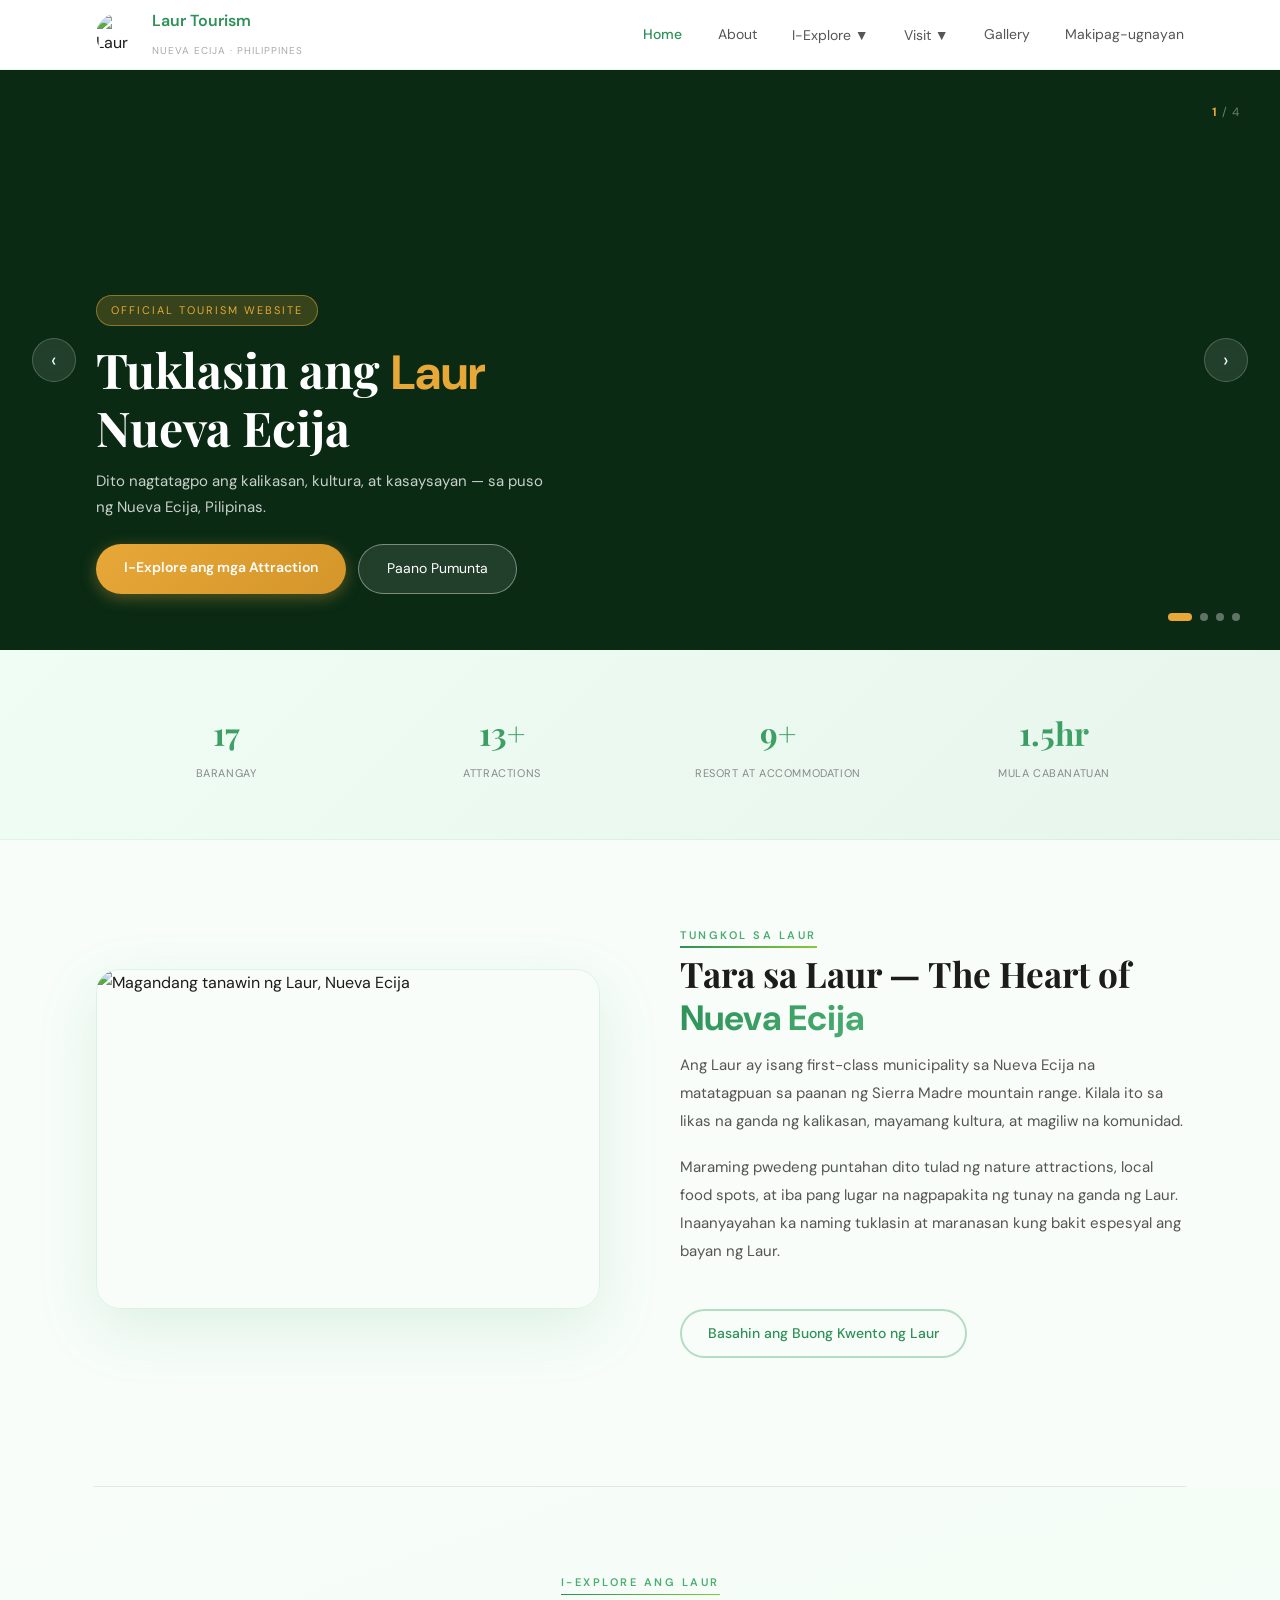
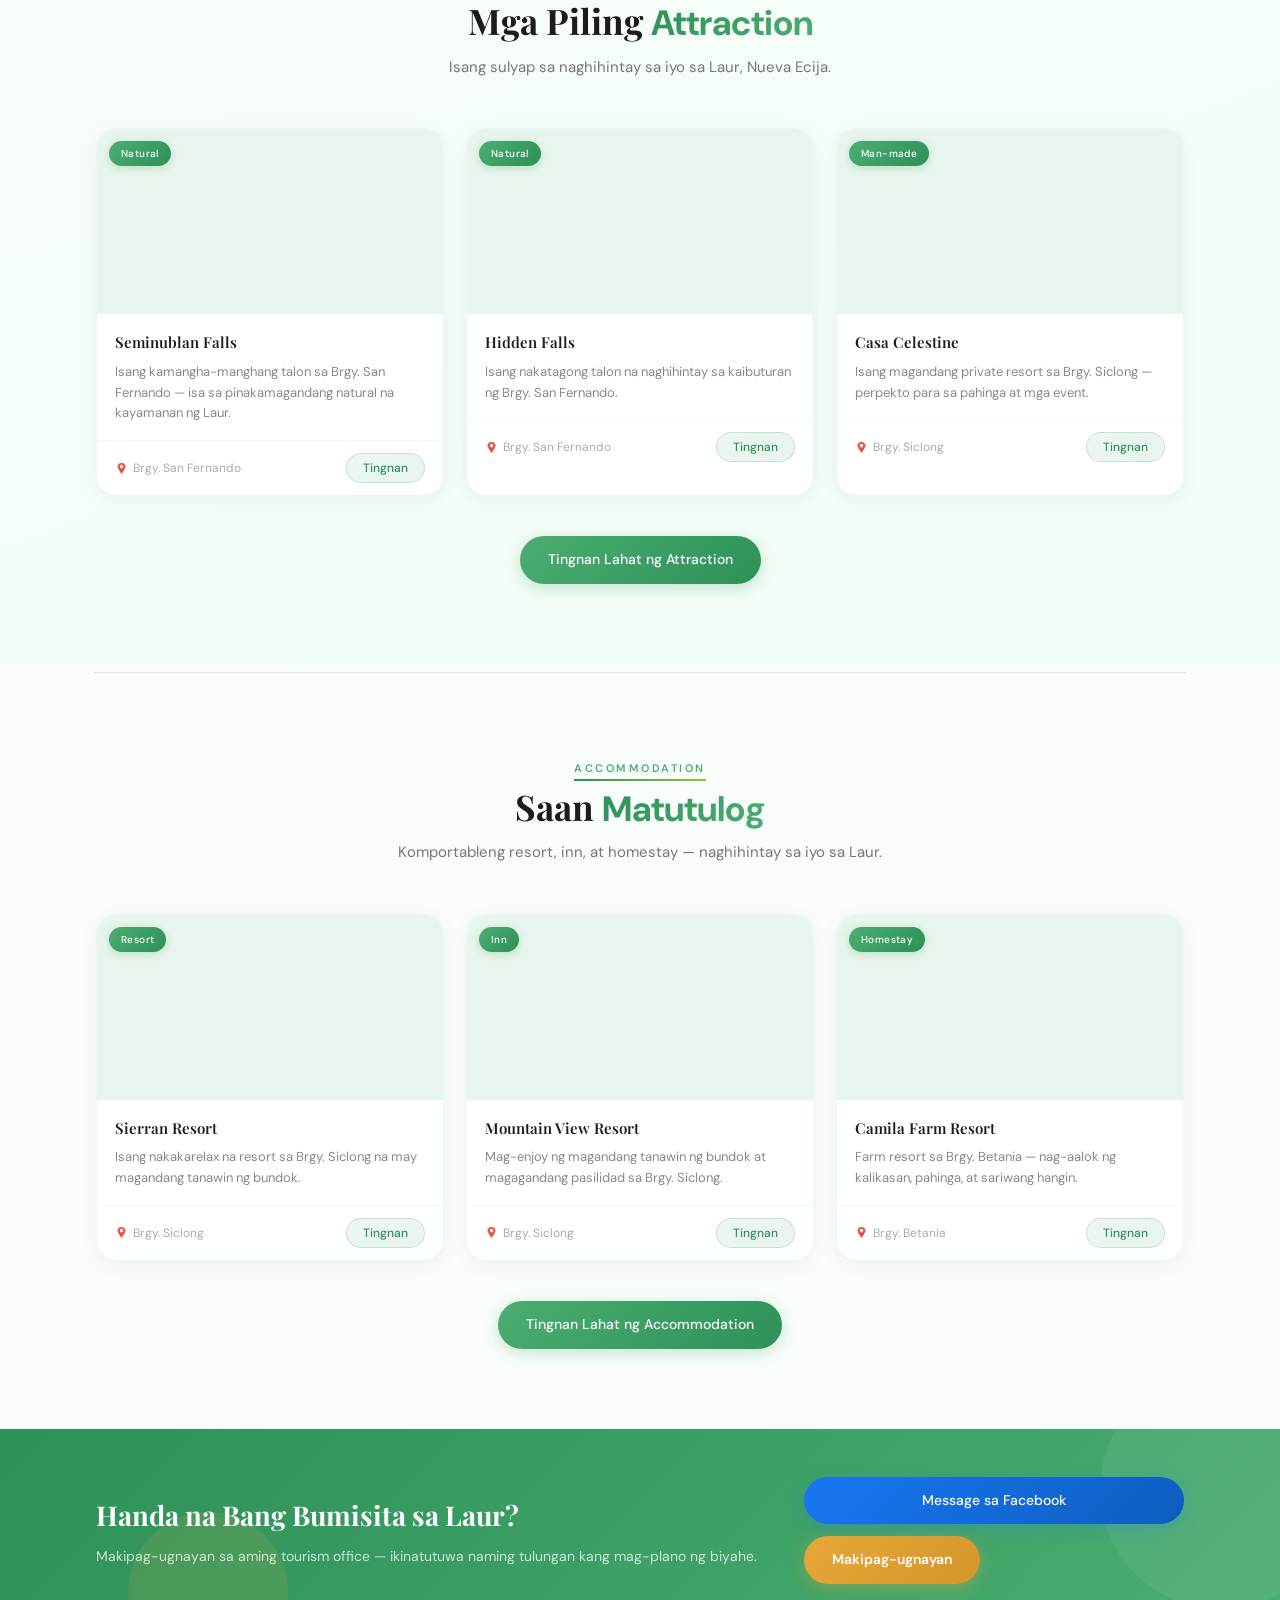
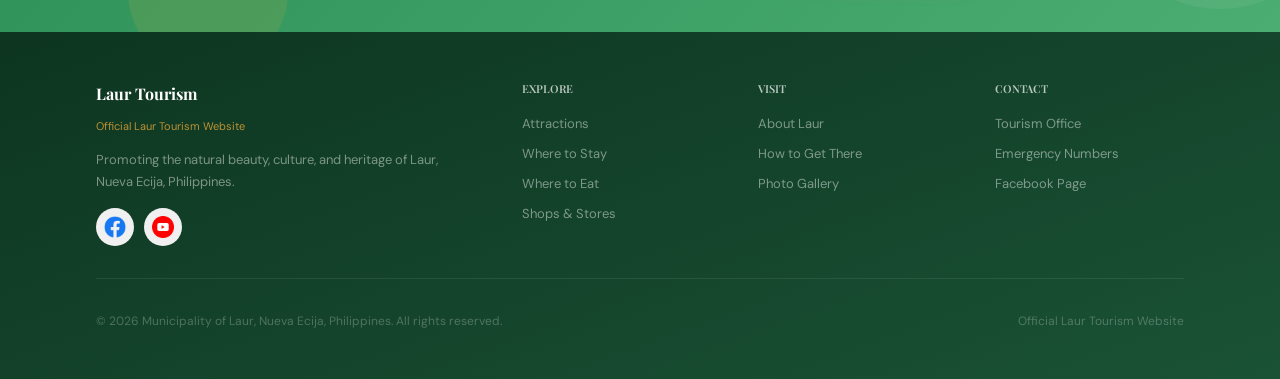
==== commit 6da4ba1c: "with transition" ====
--- a/index.html
+++ b/index.html
@@ -23,29 +23,142 @@
 .nav-logo-img{width:44px;height:44px;border-radius:50%;object-fit:cover;}
 .nav-brand strong,.nav-brand span,.nav-links a,.dropdown-menu a,.mobile-links a,.mobile-fb{font-family:'DM Sans',sans-serif;}
 h1,h2,h3,.sec-title,.slide-content h1,.card-title,.footer-brand strong,.footer-col h4{font-family:'Playfair Display',serif!important;letter-spacing:0;}
+
+/* ===== SOCIAL ICONS (footer) ===== */
+.social-btn{display:inline-flex;align-items:center;justify-content:center;width:38px;height:38px;border-radius:50%;overflow:hidden;background:#f0f0f0;transition:opacity .2s;}
+.social-btn:hover{opacity:.8;}
+.social-btn img{width:22px;height:22px;object-fit:contain;display:block;}
+
+/* ===== CARD LOCATION ICON ===== */
+.card-loc{display:flex;align-items:center;gap:5px;}
+.card-loc img{width:13px;height:13px;object-fit:contain;flex-shrink:0;}
+
+/* ===== MAP LINK ICON ===== */
+.modal-map-link img{width:15px;height:15px;object-fit:contain;}
+
+/* ===== SECTION DIVIDER ===== */
+.sec-divider{border:none;border-top:1px solid #e5e5e5;margin:0 auto;max-width:1140px;padding:0 24px;}
+
+/* =====================================================
+   SCROLL / ENTRANCE ANIMATIONS — Professional & Subtle
+   ===================================================== */
+
+@keyframes fadeUp {
+  from { opacity: 0; transform: translateY(28px); }
+  to   { opacity: 1; transform: translateY(0); }
+}
+@keyframes fadeIn {
+  from { opacity: 0; transform: translateY(16px); }
+  to   { opacity: 1; transform: translateY(0); }
+}
+@keyframes slideLeft {
+  from { opacity: 0; transform: translateX(-32px); }
+  to   { opacity: 1; transform: translateX(0); }
+}
+@keyframes slideRight {
+  from { opacity: 0; transform: translateX(32px); }
+  to   { opacity: 1; transform: translateX(0); }
+}
+@keyframes scaleIn {
+  from { opacity: 0; transform: scale(.88); }
+  to   { opacity: 1; transform: scale(1); }
+}
+
+/* Base: hidden until observed */
+.anim-block { opacity: 0; }
+
+/* When JS marks element as visible */
+.anim-up.in-view    { animation: fadeUp   .65s both cubic-bezier(.22,.68,0,1.05); }
+.anim-fade.in-view  { animation: fadeIn   .65s both cubic-bezier(.22,.68,0,1.05); }
+.anim-left.in-view  { animation: slideLeft  .7s both cubic-bezier(.22,.68,0,1.05); }
+.anim-right.in-view { animation: slideRight .7s both cubic-bezier(.22,.68,0,1.05); }
+.anim-scale.in-view { animation: scaleIn  .55s both cubic-bezier(.22,.68,0,1.05); }
+
+/* Stagger delays */
+.delay-1 { animation-delay:  80ms !important; }
+.delay-2 { animation-delay: 160ms !important; }
+.delay-3 { animation-delay: 240ms !important; }
+.delay-4 { animation-delay: 320ms !important; }
+.delay-5 { animation-delay: 400ms !important; }
+.delay-6 { animation-delay: 480ms !important; }
+
+/* Eyebrow underline accent */
+.eyebrow { position: relative; display: inline-block; }
+.eyebrow::after {
+  content: '';
+  position: absolute;
+  left: 0; bottom: -3px;
+  width: 100%; height: 1.5px;
+  background: linear-gradient(90deg, #2D9158, #8BC83A);
+  transform: scaleX(0);
+  transform-origin: left;
+  transition: transform .55s ease .25s;
+}
+.eyebrow.line-visible::after { transform: scaleX(1); }
+
+/* =====================================================
+   MODAL
+   ===================================================== */
 .modal-overlay{display:none;position:fixed;inset:0;background:rgba(10,42,20,.6);z-index:600;align-items:center;justify-content:center;padding:1.5rem;backdrop-filter:blur(6px)}
 .modal-overlay.open{display:flex}
 .modal-box{background:#fff;border-radius:24px;width:100%;max-width:820px;overflow:hidden;max-height:92vh;display:flex;flex-direction:column;box-shadow:0 32px 80px rgba(0,0,0,.22)}
-.modal-hd{background:linear-gradient(135deg,#2D9158,#4BAD71);padding:1.3rem 1.8rem;display:flex;justify-content:space-between;align-items:center;flex-shrink:0}
+
+/* MODAL HEADER — three-column so title is perfectly centered */
+.modal-hd{background:linear-gradient(135deg,#2D9158,#4BAD71);padding:1.3rem 1.8rem;display:flex;align-items:center;flex-shrink:0;}
+.modal-hd-left{flex:1;}
+.modal-hd-center{flex:2;text-align:center;}
+.modal-hd-right{flex:1;display:flex;justify-content:flex-end;}
 .modal-hd h3{color:#fff;font-family:'Playfair Display',serif;font-size:1.25rem;font-weight:700;margin:0;letter-spacing:0;}
-.modal-hd small{color:rgba(255,255,255,.75);font-size:11px;letter-spacing:1px;text-transform:uppercase;display:block;margin-top:2px;font-family:'DM Sans',sans-serif;}
-.modal-close{background:rgba(255,255,255,.18);border:none;color:#fff;width:34px;height:34px;border-radius:50%;font-size:16px;flex-shrink:0;cursor:pointer;transition:background .2s}
+.modal-hd small{color:rgba(255,255,255,.75);font-size:11px;letter-spacing:1.5px;text-transform:uppercase;display:block;margin-top:3px;font-family:'DM Sans',sans-serif;}
+.modal-close{background:rgba(255,255,255,.18);border:none;color:#fff;width:34px;height:34px;border-radius:50%;font-size:16px;flex-shrink:0;cursor:pointer;transition:background .2s;display:flex;align-items:center;justify-content:center;}
 .modal-close:hover{background:rgba(255,255,255,.3)}
-.modal-inner{display:grid;grid-template-columns:1fr 1fr;flex:1;min-height:0}
-.modal-photo{background-size:cover;background-position:center;background-color:#e8f5ec;min-height:340px}
+
+.modal-inner{display:grid;grid-template-columns:1fr 1fr;min-height:420px;}
+
+/* IMAGE COLUMN — vertically & horizontally centered */
+.modal-photo {
+  overflow: hidden;
+  background: #e8f5ec;
+  display: flex;
+  align-items: center;
+  justify-content: center;
+}
+.modal-photo img {
+  width: 100%;
+  height: auto;
+  max-height: 100%;
+  object-fit: contain;
+  object-position: center;
+  display: block;
+}
+
 .modal-right{display:flex;flex-direction:column;overflow-y:auto}
 .modal-body{padding:1.8rem 1.8rem 1rem;flex:1}
 .mrow{margin-bottom:1.1rem}
 .mlbl{font-size:10px;color:#aaa;text-transform:uppercase;letter-spacing:1px;margin-bottom:4px;font-weight:600;font-family:'DM Sans',sans-serif;}
 .mval{font-size:14px;color:#333;line-height:1.6;font-family:'DM Sans',sans-serif;}
-.modal-map{margin:0 1.8rem 1rem;background:linear-gradient(135deg,#F0FDF4,#FFFBEB);border-radius:14px;height:90px;display:flex;align-items:center;justify-content:center;border:1px solid rgba(139,200,58,.2);font-size:13px;color:#2D9158;cursor:pointer;transition:all .2s;gap:6px;font-family:'DM Sans',sans-serif;}
-.modal-map:hover{background:linear-gradient(135deg,#dcfce7,#fef9c3);box-shadow:0 4px 14px rgba(45,145,88,.1)}
+.modal-map-embed{margin:0 1.8rem 1rem;border-radius:14px;overflow:hidden;border:1px solid rgba(139,200,58,.2);height:200px;position:relative;}
+.modal-map-embed iframe{width:100%;height:100%;border:none;display:block;}
+.modal-map-link{display:flex;align-items:center;justify-content:center;gap:6px;margin:0 1.8rem .5rem;background:linear-gradient(135deg,#F0FDF4,#FFFBEB);border-radius:10px;padding:8px 12px;font-size:12px;color:#2D9158;text-decoration:none;border:1px solid rgba(139,200,58,.2);transition:all .2s;font-family:'DM Sans',sans-serif;font-weight:500;}
+.modal-map-link:hover{background:linear-gradient(135deg,#dcfce7,#fef9c3);box-shadow:0 4px 14px rgba(45,145,88,.1);color:#1e6b40;}
 .modal-acts{padding:0 1.8rem 1.8rem}
-.m-fb{background:linear-gradient(135deg,#1877f2,#0d5dbf);color:#fff;border:none;padding:11px 24px;border-radius:50px;font-size:13px;font-weight:500;cursor:pointer;width:100%;transition:all .2s;font-family:'DM Sans',sans-serif;}
-.m-fb:hover{opacity:.9;transform:translateY(-1px)}
-.card-loc{display:flex;align-items:center;gap:5px;}
-.card-loc::before{content:'📍';font-size:13px;line-height:1;}
-@media(max-width:640px){.modal-inner{grid-template-columns:1fr;grid-template-rows:240px auto}.modal-photo{min-height:240px}.modal-body{padding:1.2rem 1.2rem .8rem}.modal-map{margin:0 1.2rem .8rem}.modal-acts{padding:0 1.2rem 1.2rem}}
+
+/* FACEBOOK BUTTON */
+.m-fb{background:#fff;color:#1877f2;border:1.5px solid rgba(24,119,242,.3);padding:11px 24px;border-radius:50px;font-size:13px;font-weight:500;cursor:pointer;width:100%;transition:all .2s;font-family:'DM Sans',sans-serif;display:flex;align-items:center;justify-content:center;gap:8px;}
+.m-fb:hover{background:#f0f6ff;border-color:#1877f2;}
+.m-fb svg{flex-shrink:0;}
+
+#modal-hrs-row,#modal-fee-row{display:none}
+#modal-hrs-row.visible,#modal-fee-row.visible{display:block}
+
+@media(max-width:640px){
+  .modal-inner{grid-template-columns:1fr;grid-template-rows:260px auto}
+  .modal-photo{min-height:260px}
+  .modal-body{padding:1.2rem 1.2rem .8rem}
+  .modal-map-embed{margin:0 1.2rem .5rem;height:140px;}
+  .modal-map-link{margin:0 1.2rem .5rem;}
+  .modal-acts{padding:0 1.2rem 1.2rem}
+}
 </style>
 </head>
 <body>
@@ -100,54 +213,54 @@
 <!-- ===== HERO ===== -->
 <section class="hero" id="home" role="banner">
   <div class="slide s1 active">
-    <div class="slide-img" style="background-image:url('https://images.unsplash.com/photo-1504233529578-6d46baba6d34?w=1400&q=75')" role="img" aria-label="Beautiful mountain view of Laur"></div>
+    <div class="slide-img" style="background-image:url('https://images.unsplash.com/photo-1504233529578-6d46baba6d34?w=1400&q=75')" role="img" aria-label="Magandang tanawin ng Laur"></div>
     <div class="slide-overlay"></div>
     <div class="slide-content">
       <div class="slide-tag">Official Tourism Website</div>
-      <h1>Discover <em>Laur</em><br>Nueva Ecija</h1>
-      <p>Where nature, culture, and history meet — in the heart of Nueva Ecija, Philippines.</p>
+      <h1>Tuklasin ang <em>Laur</em><br>Nueva Ecija</h1>
+      <p>Dito nagtatagpo ang kalikasan, kultura, at kasaysayan — sa puso ng Nueva Ecija, Pilipinas.</p>
       <div class="slide-btns">
-        <a href="attractions.html" class="btn-yellow">Explore Attractions</a>
-        <a href="contact.html#directions" class="btn-ghost">How to Get There</a>
+        <a href="attractions.html" class="btn-yellow">I-Explore ang mga Attraction</a>
+        <a href="contact.html#directions" class="btn-ghost">Paano Pumunta</a>
       </div>
     </div>
   </div>
   <div class="slide s2">
-    <div class="slide-img" style="background-image:url('https://images.unsplash.com/photo-1448375240586-882707db888b?w=1400&q=75')" role="img" aria-label="Lush forest landscape"></div>
+    <div class="slide-img" style="background-image:url('https://images.unsplash.com/photo-1448375240586-882707db888b?w=1400&q=75')" role="img" aria-label="Sariwang kagubatan"></div>
     <div class="slide-overlay"></div>
     <div class="slide-content">
       <div class="slide-tag">Natural Attractions</div>
-      <h1>Breathtaking<br><em>Nature</em></h1>
-      <p>Explore forests, rivers, and stunning mountain views found only in Laur.</p>
+      <h1>Kamangha-manghang<br><em>Kalikasan</em></h1>
+      <p>Tuklasin ang mga kagubatan, ilog, at magandang tanawin ng bundok na makikita lamang sa Laur.</p>
       <div class="slide-btns">
-        <a href="attractions.html" class="btn-yellow">View Nature Spots</a>
-        <a href="about.html" class="btn-ghost">Learn More</a>
+        <a href="attractions.html" class="btn-yellow">Tingnan ang Nature Spots</a>
+        <a href="about.html" class="btn-ghost">Alamin Pa</a>
       </div>
     </div>
   </div>
   <div class="slide s3">
-    <div class="slide-img" style="background-image:url('https://images.unsplash.com/photo-1518509562904-e7ef99cdcc86?w=1400&q=75')" role="img" aria-label="Cultural heritage"></div>
+    <div class="slide-img" style="background-image:url('https://images.unsplash.com/photo-1518509562904-e7ef99cdcc86?w=1400&q=75')" role="img" aria-label="Mayamang kultura at pamana"></div>
     <div class="slide-overlay"></div>
     <div class="slide-content">
       <div class="slide-tag">Man-Made Attractions</div>
-      <h1>Rich <em>Culture</em><br>&amp; Heritage</h1>
-      <p>Experience historic sites, local traditions, and warm hospitality of the people of Laur.</p>
+      <h1>Mayamang <em>Kultura</em><br>at Pamana</h1>
+      <p>Maranasan ang mga makasaysayang lugar, lokal na tradisyon, at mainit na pagtanggap ng mga taga-Laur.</p>
       <div class="slide-btns">
-        <a href="attractions.html" class="btn-yellow">Explore Heritage</a>
-        <a href="contact.html" class="btn-ghost">Plan Your Trip</a>
+        <a href="attractions.html" class="btn-yellow">I-Explore ang Pamana</a>
+        <a href="contact.html" class="btn-ghost">Planuhin ang Biyahe</a>
       </div>
     </div>
   </div>
   <div class="slide s4">
-    <div class="slide-img" style="background-image:url('https://images.unsplash.com/photo-1501854140801-50d01698950b?w=1400&q=75')" role="img" aria-label="Peaceful river and farmland"></div>
+    <div class="slide-img" style="background-image:url('https://images.unsplash.com/photo-1501854140801-50d01698950b?w=1400&q=75')" role="img" aria-label="Mapayapang ilog at bukid"></div>
     <div class="slide-overlay"></div>
     <div class="slide-content">
       <div class="slide-tag">Stay &amp; Relax</div>
-      <h1>Your Perfect<br>Retreat in <em>Laur</em></h1>
-      <p>Find comfortable resorts, cozy inns, and friendly homestays for your stay.</p>
+      <h1>Ang Perpektong<br>Pahinga sa <em>Laur</em></h1>
+      <p>Makahanap ng komportableng resort, cozy na inn, at magiliw na homestay para sa iyong pananatili.</p>
       <div class="slide-btns">
-        <a href="visit.html#stay" class="btn-yellow">Find Accommodations</a>
-        <a href="contact.html#directions" class="btn-ghost">View Map</a>
+        <a href="visit.html#stay" class="btn-yellow">Hanapin ang Accommodation</a>
+        <a href="contact.html#directions" class="btn-ghost">Tingnan ang Mapa</a>
       </div>
     </div>
   </div>
@@ -164,95 +277,122 @@
 
 <!-- ===== STATS BAR ===== -->
 <div class="stats-bar">
-  <div class="stat"><div class="stat-n">17</div><div class="stat-l">Barangays</div></div>
-  <div class="stat"><div class="stat-n" id="stat-attractions">13+</div><div class="stat-l">Attractions</div></div>
-  <div class="stat"><div class="stat-n" id="stat-stays">9+</div><div class="stat-l">Resorts &amp; Stays</div></div>
-  <div class="stat"><div class="stat-n">1.5hr</div><div class="stat-l">From Cabanatuan</div></div>
+  <div class="stat anim-block anim-scale delay-1"><div class="stat-n">17</div><div class="stat-l">Barangay</div></div>
+  <div class="stat anim-block anim-scale delay-2"><div class="stat-n" id="stat-attractions">13+</div><div class="stat-l">Attractions</div></div>
+  <div class="stat anim-block anim-scale delay-3"><div class="stat-n" id="stat-stays">9+</div><div class="stat-l">Resort at Accommodation</div></div>
+  <div class="stat anim-block anim-scale delay-4"><div class="stat-n">1.5hr</div><div class="stat-l">Mula Cabanatuan</div></div>
 </div>
+
+<!-- ===== BANNER STRIP ===== -->
+<div class="banner-strip"></div>
 
 <!-- ===== ABOUT ===== -->
 <section class="sec" id="about">
   <div class="about-grid">
-    <div class="about-img">
-      <img src="https://images.unsplash.com/photo-1472396961693-142e6e269027?w=700&q=75" alt="Beautiful landscape of Laur, Nueva Ecija" loading="lazy" width="700" height="300" style="width:100%;height:100%;object-fit:cover;">
+    <div class="about-img anim-block anim-left">
+      <img src="https://images.unsplash.com/photo-1472396961693-142e6e269027?w=700&q=75" alt="Magandang tanawin ng Laur, Nueva Ecija" loading="lazy" width="700" height="300" style="width:100%;height:100%;object-fit:cover;">
     </div>
     <div class="about-body">
-      <div class="eyebrow">About Laur</div>
-      <h2 class="sec-title">The Heart of <em>Nueva Ecija</em></h2>
-      <p>Laur is a first-class municipality in Nueva Ecija, Philippines — known for its rich natural landscapes, warm community, and deep cultural heritage at the foot of the Sierra Madre mountain range.</p>
-      <p>Whether you seek adventure in nature, a glimpse of local history, or simply a peaceful escape — Laur has something for every traveler.</p>
-      <a href="about.html" class="btn-outline" style="display:inline-block;margin-top:1.5rem">Read More About Laur</a>
+      <div class="eyebrow anim-block anim-up">Tungkol sa Laur</div>
+      <h2 class="sec-title anim-block anim-up delay-1">Tara sa Laur — The Heart of <em>Nueva Ecija</em></h2>
+      <p class="anim-block anim-up delay-2">Ang Laur ay isang first-class municipality sa Nueva Ecija na matatagpuan sa paanan ng Sierra Madre mountain range. Kilala ito sa likas na ganda ng kalikasan, mayamang kultura, at magiliw na komunidad.</p>
+      <p class="anim-block anim-up delay-3">Maraming pwedeng puntahan dito tulad ng nature attractions, local food spots, at iba pang lugar na nagpapakita ng tunay na ganda ng Laur. Inaanyayahan ka naming tuklasin at maranasan kung bakit espesyal ang bayan ng Laur.</p>
+      <a href="about.html" class="btn-outline anim-block anim-up delay-4" style="display:inline-block;margin-top:1.5rem">Basahin ang Buong Kwento ng Laur</a>
     </div>
   </div>
 </section>
+
+<!-- ===== SECTION DIVIDER ===== -->
+<div style="padding:48px 24px 0;max-width:1140px;margin:0 auto;"><hr class="sec-divider"></div>
 
 <!-- ===== FEATURED ATTRACTIONS ===== -->
 <section class="sec alt">
   <div class="sec-head">
-    <div class="eyebrow">Explore Laur</div>
-    <h2 class="sec-title">Featured <em>Attractions</em></h2>
-    <p class="sec-sub">A glimpse of what awaits you in Laur, Nueva Ecija.</p>
+    <div class="eyebrow anim-block anim-up">I-Explore ang Laur</div>
+    <h2 class="sec-title anim-block anim-up delay-1">Mga Piling <em>Attraction</em></h2>
+    <p class="sec-sub anim-block anim-up delay-2">Isang sulyap sa naghihintay sa iyo sa Laur, Nueva Ecija.</p>
   </div>
   <div class="grid3">
-    <article class="card" onclick="openModal('Seminublan Falls','Natural Attraction','Brgy. San Fernando, Laur, Nueva Ecija','Open daily · Daytime hours','Free admission','https://images.unsplash.com/photo-1504233529578-6d46baba6d34?w=800&q=80')">
+    <article class="card anim-block anim-fade delay-1" onclick="openModal('Seminublan Falls','Natural Attraction','Brgy. San Fernando, Laur, Nueva Ecija','','','https://images.unsplash.com/photo-1504233529578-6d46baba6d34?w=800&q=80','','15.595597,121.215297','Seminublan+Falls+Laur+Nueva+Ecija')">
       <div class="card-img" style="background-image:url('https://images.unsplash.com/photo-1504233529578-6d46baba6d34?w=400&q=75')"><span class="cbadge">Natural</span></div>
-      <div class="card-body"><div class="card-title">Seminublan Falls</div><div class="card-desc">A stunning waterfall in Brgy. San Fernando — one of Laur's most beautiful natural treasures.</div></div>
-      <div class="card-foot"><span class="card-loc">Brgy. San Fernando</span><button class="view-btn">View</button></div>
+      <div class="card-body"><div class="card-title">Seminublan Falls</div><div class="card-desc">Isang kamangha-manghang talon sa Brgy. San Fernando — isa sa pinakamagandang natural na kayamanan ng Laur.</div></div>
+      <div class="card-foot">
+        <span class="card-loc"><img src="images/location.webp" alt="location"> Brgy. San Fernando</span>
+        <button class="view-btn">Tingnan</button>
+      </div>
     </article>
-    <article class="card" onclick="openModal('Hidden Falls','Natural Attraction','Brgy. San Fernando, Laur, Nueva Ecija','Open daily · Daytime hours','Free admission','https://images.unsplash.com/photo-1501854140801-50d01698950b?w=800&q=80')">
+    <article class="card anim-block anim-fade delay-2" onclick="openModal('Hidden Falls','Natural Attraction','Brgy. San Fernando, Laur, Nueva Ecija','','','https://images.unsplash.com/photo-1501854140801-50d01698950b?w=800&q=80','','15.595597,121.215297','Hidden+Falls+Laur+Nueva+Ecija')">
       <div class="card-img" style="background-image:url('https://images.unsplash.com/photo-1501854140801-50d01698950b?w=400&q=75')"><span class="cbadge">Natural</span></div>
-      <div class="card-body"><div class="card-title">Hidden Falls</div><div class="card-desc">A hidden waterfall waiting deep within Brgy. San Fernando.</div></div>
-      <div class="card-foot"><span class="card-loc">Brgy. San Marcos</span><button class="view-btn">View</button></div>
+      <div class="card-body"><div class="card-title">Hidden Falls</div><div class="card-desc">Isang nakatagong talon na naghihintay sa kaibuturan ng Brgy. San Fernando.</div></div>
+      <div class="card-foot">
+        <span class="card-loc"><img src="images/location.webp" alt="location"> Brgy. San Fernando</span>
+        <button class="view-btn">Tingnan</button>
+      </div>
     </article>
-    <article class="card" onclick="openModal('Casa Celestine','Private Resort','Brgy. Siclong, Laur, Nueva Ecija','Inquire for schedule','Inquire for rates','https://images.unsplash.com/photo-1520250497591-112f2f40a3f4?w=800&q=80')">
+    <article class="card anim-block anim-fade delay-3" onclick="openModal('Casa Celestine','Private Resort','Brgy. Siclong, Laur, Nueva Ecija','','','https://images.unsplash.com/photo-1520250497591-112f2f40a3f4?w=800&q=80','09317275295','15.570000,121.230000','Casa+Celestine+Siclong+Laur')">
       <div class="card-img" style="background-image:url('https://images.unsplash.com/photo-1520250497591-112f2f40a3f4?w=400&q=75')"><span class="cbadge">Man-made</span></div>
-      <div class="card-body"><div class="card-title">Casa Celestine</div><div class="card-desc">A beautiful private resort in Brgy. Siclong — perfect for relaxation and events.</div></div>
-      <div class="card-foot"><span class="card-loc">Brgy. Siclong</span><button class="view-btn">View</button></div>
+      <div class="card-body"><div class="card-title">Casa Celestine</div><div class="card-desc">Isang magandang private resort sa Brgy. Siclong — perpekto para sa pahinga at mga event.</div></div>
+      <div class="card-foot">
+        <span class="card-loc"><img src="images/location.webp" alt="location"> Brgy. Siclong</span>
+        <button class="view-btn">Tingnan</button>
+      </div>
     </article>
   </div>
-  <div style="text-align:center;margin-top:2.5rem">
-    <a href="attractions.html" class="btn-green">View All Attractions</a>
+  <div class="anim-block anim-up delay-4" style="text-align:center;margin-top:2.5rem">
+    <a href="attractions.html" class="btn-green">Tingnan Lahat ng Attraction</a>
   </div>
 </section>
+
+<!-- ===== SECTION DIVIDER ===== -->
+<div style="padding:8px 24px 0;max-width:1140px;margin:0 auto;"><hr class="sec-divider"></div>
 
 <!-- ===== WHERE TO STAY ===== -->
 <section class="sec">
   <div class="sec-head">
-    <div class="eyebrow">Accommodations</div>
-    <h2 class="sec-title">Where to <em>Stay</em></h2>
-    <p class="sec-sub">Comfortable resorts, inns, and homestays — waiting for you in Laur.</p>
+    <div class="eyebrow anim-block anim-up">Accommodation</div>
+    <h2 class="sec-title anim-block anim-up delay-1">Saan <em>Matutulog</em></h2>
+    <p class="sec-sub anim-block anim-up delay-2">Komportableng resort, inn, at homestay — naghihintay sa iyo sa Laur.</p>
   </div>
   <div class="grid3">
-    <article class="card" onclick="openModal('Sierran Resort','Resort','Brgy. Siclong, Laur, Nueva Ecija','Inquire for schedule','Inquire for rates','https://images.unsplash.com/photo-1520250497591-112f2f40a3f4?w=800&q=80')">
+    <article class="card anim-block anim-fade delay-1" onclick="openModal('Sierran Resort','Resort','Brgy. Siclong, Laur, Nueva Ecija','','','https://images.unsplash.com/photo-1520250497591-112f2f40a3f4?w=800&q=80','09484172382','15.574997,121.230000','Sierran+Resort+Siclong+Laur')">
       <div class="card-img" style="background-image:url('https://images.unsplash.com/photo-1520250497591-112f2f40a3f4?w=400&q=75')"><span class="cbadge">Resort</span></div>
-      <div class="card-body"><div class="card-title">Sierran Resort</div><div class="card-desc">A relaxing resort in Brgy. Siclong with beautiful mountain views.</div></div>
-      <div class="card-foot"><span class="card-loc">From &#8369;800/night</span><button class="view-btn">View</button></div>
+      <div class="card-body"><div class="card-title">Sierran Resort</div><div class="card-desc">Isang nakakarelax na resort sa Brgy. Siclong na may magandang tanawin ng bundok.</div></div>
+      <div class="card-foot">
+        <span class="card-loc"><img src="images/location.webp" alt="location"> Brgy. Siclong</span>
+        <button class="view-btn">Tingnan</button>
+      </div>
     </article>
-    <article class="card" onclick="openModal('Mountain View Resort','Resort','Brgy. Siclong, Laur, Nueva Ecija','Inquire for schedule','Inquire for rates','https://images.unsplash.com/photo-1566073771259-6a8506099945?w=800&q=80')">
+    <article class="card anim-block anim-fade delay-2" onclick="openModal('Mountain View Resort','Resort','Brgy. Siclong, Laur, Nueva Ecija','','','https://images.unsplash.com/photo-1566073771259-6a8506099945?w=800&q=80','09386293261','15.573000,121.232000','Mountain+View+Resort+Siclong+Laur')">
       <div class="card-img" style="background-image:url('https://images.unsplash.com/photo-1566073771259-6a8506099945?w=400&q=75')"><span class="cbadge">Inn</span></div>
-      <div class="card-body"><div class="card-title">Mountain View Resort</div><div class="card-desc">Enjoy stunning mountain views and great facilities in Brgy. Siclong.</div></div>
-      <div class="card-foot"><span class="card-loc">From &#8369;500/night</span><button class="view-btn">View</button></div>
+      <div class="card-body"><div class="card-title">Mountain View Resort</div><div class="card-desc">Mag-enjoy ng magandang tanawin ng bundok at magagandang pasilidad sa Brgy. Siclong.</div></div>
+      <div class="card-foot">
+        <span class="card-loc"><img src="images/location.webp" alt="location"> Brgy. Siclong</span>
+        <button class="view-btn">Tingnan</button>
+      </div>
     </article>
-    <article class="card" onclick="openModal('Camila Farm Resort','Farm Resort','Brgy. Betania, Laur, Nueva Ecija','Inquire for schedule','Inquire for rates','https://images.unsplash.com/photo-1449158743715-0a90ebb6d2d8?w=800&q=80')">
+    <article class="card anim-block anim-fade delay-3" onclick="openModal('Camila Farm Resort','Farm Resort','Brgy. Betania, Laur, Nueva Ecija','','','https://images.unsplash.com/photo-1449158743715-0a90ebb6d2d8?w=800&q=80','09176388948','15.560000,121.250000','Camila+Farm+Resort+Betania+Laur')">
       <div class="card-img" style="background-image:url('https://images.unsplash.com/photo-1449158743715-0a90ebb6d2d8?w=400&q=75')"><span class="cbadge">Homestay</span></div>
-      <div class="card-body"><div class="card-title">Camila Farm Resort</div><div class="card-desc">Farm resort in Brgy. Betania — offering nature, rest, and fresh air.</div></div>
-      <div class="card-foot"><span class="card-loc">From &#8369;350/night</span><button class="view-btn">View</button></div>
+      <div class="card-body"><div class="card-title">Camila Farm Resort</div><div class="card-desc">Farm resort sa Brgy. Betania — nag-aalok ng kalikasan, pahinga, at sariwang hangin.</div></div>
+      <div class="card-foot">
+        <span class="card-loc"><img src="images/location.webp" alt="location"> Brgy. Betania</span>
+        <button class="view-btn">Tingnan</button>
+      </div>
     </article>
   </div>
-  <div style="text-align:center;margin-top:2.5rem">
-    <a href="visit.html#stay" class="btn-green">View All Accommodations</a>
+  <div class="anim-block anim-up delay-4" style="text-align:center;margin-top:2.5rem">
+    <a href="visit.html#stay" class="btn-green">Tingnan Lahat ng Accommodation</a>
   </div>
 </section>
 
 <!-- ===== CONTACT STRIP ===== -->
 <section class="contact-strip">
   <div class="contact-strip-inner">
-    <div>
-      <h3>Ready to Visit Laur?</h3>
-      <p>Contact our tourism office — we'd love to help you plan your trip.</p>
-    </div>
-    <div class="contact-strip-btns">
-      <a href="https://www.facebook.com/profile.php?id=61580579025346" target="_blank" rel="noopener" class="btn-fb">Message on Facebook</a>
+    <div class="anim-block anim-left">
+      <h3>Handa na Bang Bumisita sa Laur?</h3>
+      <p>Makipag-ugnayan sa aming tourism office — ikinatutuwa naming tulungan kang mag-plano ng biyahe.</p>
+    </div>
+    <div class="contact-strip-btns anim-block anim-right delay-1">
+      <a href="https://www.facebook.com/profile.php?id=61580579025346" target="_blank" rel="noopener" class="btn-fb">Message sa Facebook</a>
       <a href="contact.html" class="btn-yellow">Makipag-ugnayan</a>
     </div>
   </div>
@@ -266,8 +406,12 @@
       <span>Official Laur Tourism Website</span>
       <p>Promoting the natural beauty, culture, and heritage of Laur, Nueva Ecija, Philippines.</p>
       <div class="social-row">
-        <a href="https://www.facebook.com/profile.php?id=61580579025346" class="social-btn" target="_blank" rel="noopener" aria-label="Facebook">FB</a>
-        <a href="https://youtube.com" class="social-btn" target="_blank" rel="noopener" aria-label="YouTube">YT</a>
+        <a href="https://www.facebook.com/profile.php?id=61580579025346" class="social-btn" target="_blank" rel="noopener" aria-label="Facebook">
+          <img src="images/facebook.webp" alt="Facebook">
+        </a>
+        <a href="https://youtube.com" class="social-btn" target="_blank" rel="noopener" aria-label="YouTube">
+          <img src="images/youtube.webp" alt="YouTube">
+        </a>
       </div>
     </div>
     <nav class="footer-col">
@@ -299,21 +443,55 @@
 <!-- ===== MODAL ===== -->
 <div class="modal-overlay" id="modal" onclick="closeModal(event)">
   <div class="modal-box">
+
+    <!-- HEADER: three-column flex — title perfectly centered, close button right -->
     <div class="modal-hd">
-      <div><h3 id="modal-title">—</h3><small id="modal-type">—</small></div>
-      <button class="modal-close" onclick="closeModalBtn()">&#x2715;</button>
-    </div>
+      <div class="modal-hd-left"></div>
+      <div class="modal-hd-center">
+        <h3 id="modal-title">—</h3>
+        <small id="modal-type">—</small>
+      </div>
+      <div class="modal-hd-right">
+        <button class="modal-close" onclick="closeModalBtn()">&#x2715;</button>
+      </div>
+    </div>
+
     <div class="modal-inner">
-      <div class="modal-photo" id="modal-photo"></div>
+
+      <!-- LEFT: centered image -->
+      <div class="modal-photo" id="modal-photo-wrap">
+        <img id="modal-photo-img" src="" alt="Attraction photo">
+      </div>
+
       <div class="modal-right">
         <div class="modal-body">
           <div class="mrow"><div class="mlbl">Location</div><div class="mval" id="modal-loc">—</div></div>
-          <div class="mrow"><div class="mlbl">Hours</div><div class="mval" id="modal-hrs">—</div></div>
-          <div class="mrow"><div class="mlbl">Fee / Price</div><div class="mval" id="modal-fee">—</div></div>
+          <div class="mrow" id="modal-contact-row" style="display:none">
+            <div class="mlbl">Contact Number</div>
+            <div class="mval" id="modal-contact">—</div>
+          </div>
+          <div class="mrow" id="modal-hrs-row">
+            <div class="mlbl">Oras</div>
+            <div class="mval" id="modal-hrs">—</div>
+          </div>
+          <div class="mrow" id="modal-fee-row">
+            <div class="mlbl">Entrance Fee</div>
+            <div class="mval" id="modal-fee">—</div>
+          </div>
         </div>
-        <div class="modal-map">&#128205; View on Google Maps</div>
+        <div class="modal-map-embed">
+          <iframe id="modal-map-iframe" src="https://maps.google.com/maps?q=15.557711,121.226314&z=15&output=embed" allowfullscreen loading="lazy" referrerpolicy="no-referrer-when-downgrade" title="Location Map"></iframe>
+        </div>
+        <a id="modal-map-link" class="modal-map-link" href="https://www.google.com/maps?q=15.557711,121.226314" target="_blank" rel="noopener">
+          <img src="images/location.webp" alt=""> Buksan sa Google Maps
+        </a>
         <div class="modal-acts">
-          <button class="m-fb" onclick="window.open('https://www.facebook.com/profile.php?id=61580579025346','_blank')">Facebook Page</button>
+          <button class="m-fb" onclick="window.open('https://www.facebook.com/profile.php?id=61580579025346','_blank')">
+            <svg width="16" height="16" viewBox="0 0 24 24" fill="#1877f2" xmlns="http://www.w3.org/2000/svg">
+              <path d="M24 12.073C24 5.406 18.627 0 12 0S0 5.406 0 12.073C0 18.1 4.388 23.094 10.125 24v-8.437H7.078v-3.49h3.047V9.41c0-3.025 1.792-4.697 4.533-4.697 1.312 0 2.686.236 2.686.236v2.97h-1.513c-1.491 0-1.956.93-1.956 1.884v2.25h3.328l-.532 3.49h-2.796V24C19.612 23.094 24 18.1 24 12.073z"/>
+            </svg>
+            View more sa FB Page
+          </button>
         </div>
       </div>
     </div>
@@ -323,22 +501,61 @@
 <script src="data.js"></script>
 <script src="script.js"></script>
 <script>
-function openModal(title,type,loc,hrs,fee,img){
+/* =====================================================
+   MODAL
+   ===================================================== */
+function openModal(title,type,loc,hrs,fee,img,contact,coords,searchQuery){
   document.getElementById('modal-title').textContent=title;
   document.getElementById('modal-type').textContent=type;
   document.getElementById('modal-loc').textContent=loc;
-  document.getElementById('modal-hrs').textContent=hrs;
-  document.getElementById('modal-fee').innerHTML=fee;
-  document.getElementById('modal-photo').style.backgroundImage="url('"+img+"')";
+
+  var photoImg=document.getElementById('modal-photo-img');
+  photoImg.src=img;
+  photoImg.alt=title;
+
+  var contactRow=document.getElementById('modal-contact-row');
+  if(contact){document.getElementById('modal-contact').textContent=contact;contactRow.style.display='block';}
+  else{contactRow.style.display='none';}
+  var hrsRow=document.getElementById('modal-hrs-row');
+  if(hrs){document.getElementById('modal-hrs').textContent=hrs;hrsRow.style.display='block';}
+  else{hrsRow.style.display='none';}
+  var feeRow=document.getElementById('modal-fee-row');
+  if(fee){document.getElementById('modal-fee').textContent=fee;feeRow.style.display='block';}
+  else{feeRow.style.display='none';}
+  var latLng=coords||'15.557711,121.226314';
+  var zoom=coords?16:14;
+  document.getElementById('modal-map-iframe').src='https://maps.google.com/maps?q='+latLng+'&z='+zoom+'&t=m&output=embed&iwloc=near';
+  document.getElementById('modal-map-link').href='https://www.google.com/maps?q='+latLng;
   document.getElementById('modal').classList.add('open');
   document.body.style.overflow='hidden';
 }
-function closeModalBtn(){
-  document.getElementById('modal').classList.remove('open');
-  document.body.style.overflow='';
-}
+function closeModalBtn(){document.getElementById('modal').classList.remove('open');document.body.style.overflow='';}
 function closeModal(e){if(e.target.id==='modal')closeModalBtn();}
-document.addEventListener('keydown',e=>{if(e.key==='Escape')closeModalBtn();});
+document.addEventListener('keydown',function(e){if(e.key==='Escape')closeModalBtn();});
+
+/* =====================================================
+   SCROLL ANIMATIONS — IntersectionObserver
+   Fires once per element as it enters the viewport.
+   Stagger delays are set via .delay-N classes in HTML.
+   ===================================================== */
+(function(){
+  var observer = new IntersectionObserver(function(entries){
+    entries.forEach(function(entry){
+      if(entry.isIntersecting){
+        entry.target.classList.add('in-view');
+        /* Trigger eyebrow underline line */
+        if(entry.target.classList.contains('eyebrow')){
+          entry.target.classList.add('line-visible');
+        }
+        observer.unobserve(entry.target);
+      }
+    });
+  },{threshold:0.14});
+
+  document.querySelectorAll('.anim-block').forEach(function(el){
+    observer.observe(el);
+  });
+})();
 </script>
 </body>
 </html>
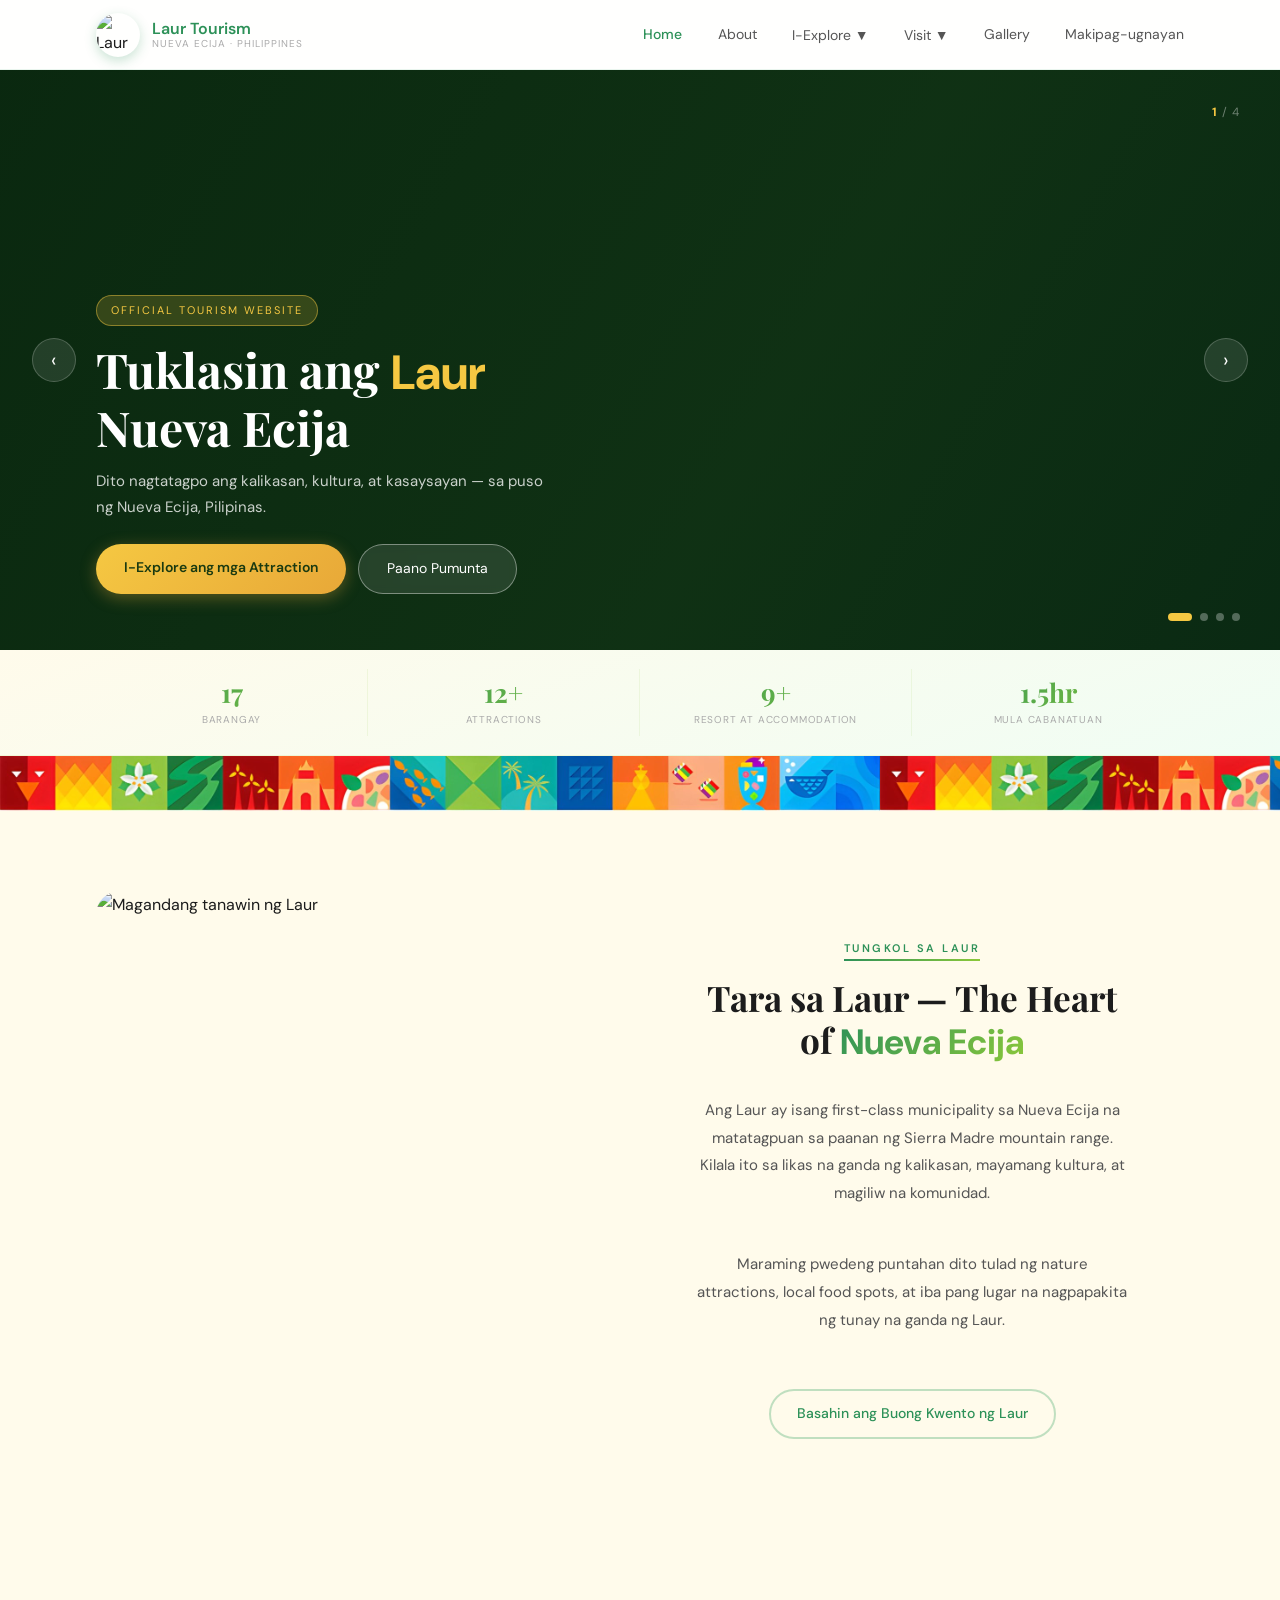
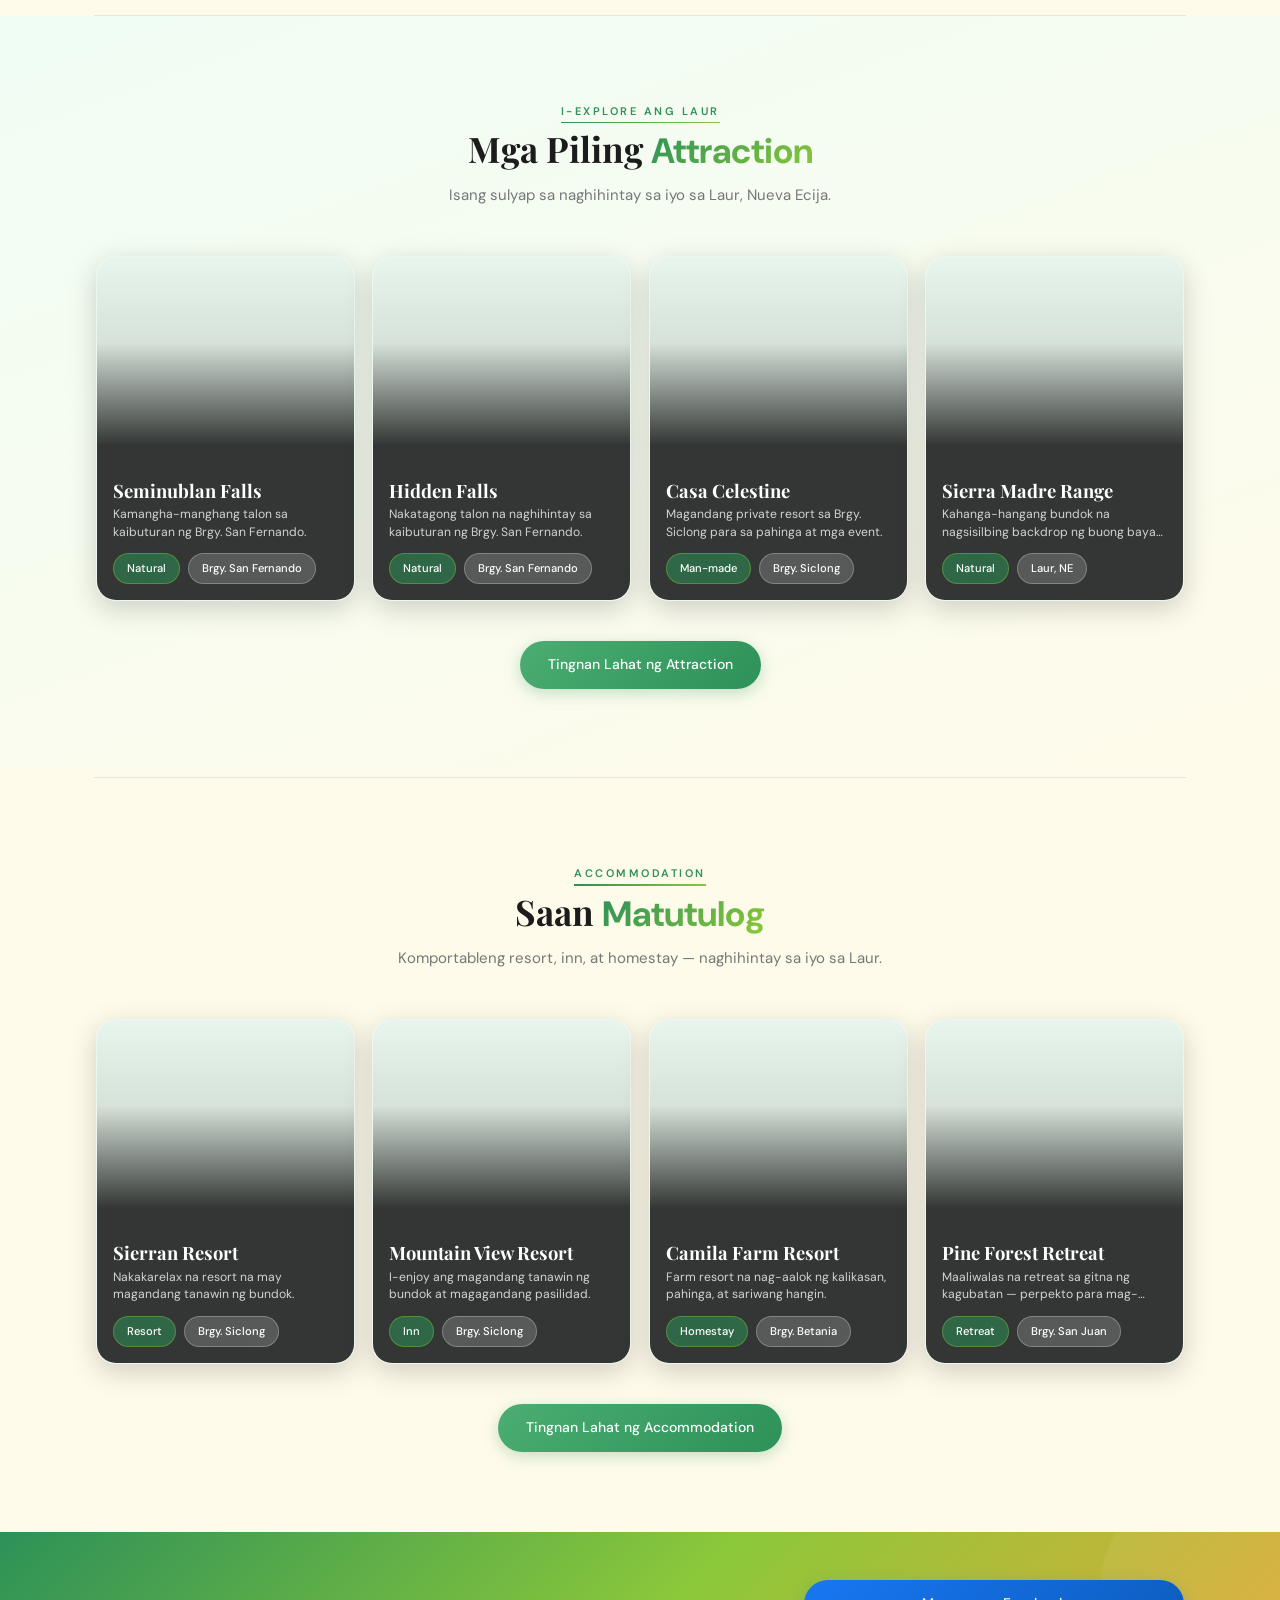
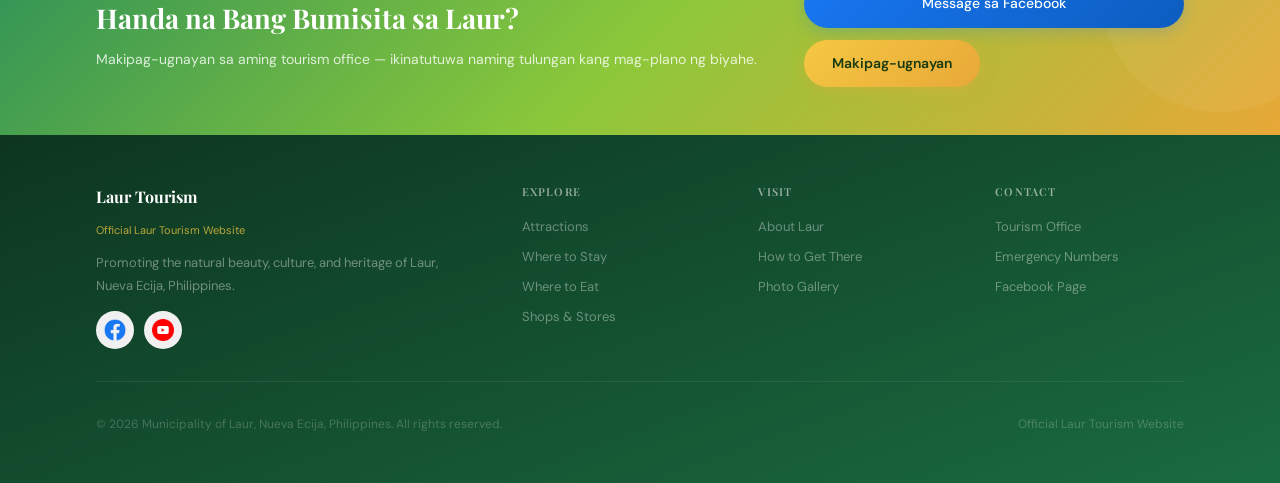
==== commit 9346655e: "improved structure" ====
--- a/index.html
+++ b/index.html
@@ -3,154 +3,105 @@
 <head>
 <meta charset="UTF-8">
 <meta name="viewport" content="width=device-width,initial-scale=1">
-<meta name="description" content="Maligayang pagdating sa Laur, Nueva Ecija — opisyal na tourism website. Tuklasin ang kalikasan, kultura, at pamana ng puso ng Nueva Ecija, Pilipinas.">
-<meta name="keywords" content="Laur Nueva Ecija tourism, bisita Laur Pilipinas, Nueva Ecija tourist spots">
-<meta name="robots" content="index, follow">
+<meta name="description" content="Maligayang pagdating sa Laur, Nueva Ecija — opisyal na tourism website.">
 <meta property="og:title" content="Visit Laur, Nueva Ecija | Official Tourism Website">
-<meta property="og:description" content="Discover the heart of Nueva Ecija. Nature, culture, and heritage — waiting in Laur, Philippines.">
 <meta property="og:type" content="website">
-<meta property="og:url" content="https://laurtourism.vercel.app">
-<meta property="og:image" content="https://images.unsplash.com/photo-1504233529578-6d46baba6d34?w=1200&q=75">
-<meta name="twitter:card" content="summary_large_image">
-<link rel="canonical" href="https://laurtourism.vercel.app">
 <title>Visit Laur, Nueva Ecija | Official Tourism Website</title>
 <link rel="preconnect" href="https://fonts.googleapis.com">
 <link rel="preconnect" href="https://fonts.gstatic.com" crossorigin>
 <link href="https://fonts.googleapis.com/css2?family=Playfair+Display:wght@700;900&family=DM+Sans:wght@300;400;500&display=swap" rel="stylesheet">
-<link rel="stylesheet" href="style.css">
+<link rel="stylesheet" href="assets/css/style.css">
 <style>
 *,body{font-family:'DM Sans',sans-serif;}
 .nav-logo-img{width:44px;height:44px;border-radius:50%;object-fit:cover;}
-.nav-brand strong,.nav-brand span,.nav-links a,.dropdown-menu a,.mobile-links a,.mobile-fb{font-family:'DM Sans',sans-serif;}
-h1,h2,h3,.sec-title,.slide-content h1,.card-title,.footer-brand strong,.footer-col h4{font-family:'Playfair Display',serif!important;letter-spacing:0;}
-
-/* ===== SOCIAL ICONS (footer) ===== */
-.social-btn{display:inline-flex;align-items:center;justify-content:center;width:38px;height:38px;border-radius:50%;overflow:hidden;background:#f0f0f0;transition:opacity .2s;}
+h1,h2,h3,.sec-title,.slide-content h1,.footer-brand strong,.footer-col h4{font-family:'Playfair Display',serif!important;}
+
+/* ── CARD GRID: 4 col desktop → 2 col mobile ── */
+.grid3{display:grid;grid-template-columns:repeat(4,1fr);gap:1.1rem;}
+@media(max-width:900px){.grid3{grid-template-columns:repeat(2,1fr);}}
+
+/* ── OVERLAY CARD ── */
+.card{
+  border-radius:20px;overflow:hidden;cursor:pointer;
+  position:relative;aspect-ratio:3/4;
+  box-shadow:0 8px 28px rgba(0,0,0,.18);
+  transition:transform .3s,box-shadow .3s;
+}
+.card:hover{transform:translateY(-6px);box-shadow:0 16px 40px rgba(0,0,0,.28);}
+.card-img{
+  width:100%;height:100%;
+  background-size:cover;background-position:center;
+  position:absolute;inset:0;
+}
+.card-overlay{
+  position:absolute;inset:0;
+  background:linear-gradient(to top,rgba(0,0,0,.78) 45%,rgba(0,0,0,.08) 75%,transparent);
+  display:flex;flex-direction:column;justify-content:flex-end;
+  padding:1.1rem 1rem 1rem;
+}
+.card-title{color:#fff;font-family:'Playfair Display',serif;font-size:1.15rem;font-weight:700;line-height:1.25;margin-bottom:.28rem;}
+.card-desc{color:rgba(255,255,255,.78);font-size:.76rem;line-height:1.45;margin-bottom:.75rem;display:-webkit-box;-webkit-line-clamp:2;-webkit-box-orient:vertical;overflow:hidden;}
+.card-pills{display:flex;gap:.5rem;flex-wrap:wrap;}
+.cpill{
+  background:rgba(255,255,255,.18);
+  backdrop-filter:blur(10px);-webkit-backdrop-filter:blur(10px);
+  color:#fff;border:1px solid rgba(255,255,255,.25);
+  padding:5px 13px;border-radius:50px;font-size:.7rem;font-weight:500;white-space:nowrap;
+}
+.cpill.green{background:rgba(45,145,88,.55);border-color:rgba(139,200,58,.4);}
+
+/* ── SOCIAL ICONS ── */
+.social-btn{display:inline-flex;align-items:center;justify-content:center;width:38px;height:38px;border-radius:50%;background:#f0f0f0;transition:opacity .2s;}
 .social-btn:hover{opacity:.8;}
-.social-btn img{width:22px;height:22px;object-fit:contain;display:block;}
-
-/* ===== CARD LOCATION ICON ===== */
-.card-loc{display:flex;align-items:center;gap:5px;}
-.card-loc img{width:13px;height:13px;object-fit:contain;flex-shrink:0;}
-
-/* ===== MAP LINK ICON ===== */
-.modal-map-link img{width:15px;height:15px;object-fit:contain;}
-
-/* ===== SECTION DIVIDER ===== */
+.social-btn img{width:22px;height:22px;object-fit:contain;}
+
+/* ── ANIMATIONS ── */
+@keyframes fadeUp{from{opacity:0;transform:translateY(28px)}to{opacity:1;transform:translateY(0)}}
+@keyframes fadeIn{from{opacity:0;transform:translateY(16px)}to{opacity:1;transform:translateY(0)}}
+@keyframes slideLeft{from{opacity:0;transform:translateX(-32px)}to{opacity:1;transform:translateX(0)}}
+@keyframes slideRight{from{opacity:0;transform:translateX(32px)}to{opacity:1;transform:translateX(0)}}
+@keyframes scaleIn{from{opacity:0;transform:scale(.88)}to{opacity:1;transform:scale(1)}}
+.anim-block{opacity:0;}
+.anim-up.in-view{animation:fadeUp .65s both cubic-bezier(.22,.68,0,1.05);}
+.anim-fade.in-view{animation:fadeIn .65s both cubic-bezier(.22,.68,0,1.05);}
+.anim-left.in-view{animation:slideLeft .7s both cubic-bezier(.22,.68,0,1.05);}
+.anim-right.in-view{animation:slideRight .7s both cubic-bezier(.22,.68,0,1.05);}
+.anim-scale.in-view{animation:scaleIn .55s both cubic-bezier(.22,.68,0,1.05);}
+.delay-1{animation-delay:80ms!important}.delay-2{animation-delay:160ms!important}
+.delay-3{animation-delay:240ms!important}.delay-4{animation-delay:320ms!important}
+.eyebrow{position:relative;display:inline-block;}
+.eyebrow::after{content:'';position:absolute;left:0;bottom:-3px;width:100%;height:1.5px;background:linear-gradient(90deg,#2D9158,#8BC83A);transform:scaleX(0);transform-origin:left;transition:transform .55s ease .25s;}
+.eyebrow.line-visible::after{transform:scaleX(1);}
 .sec-divider{border:none;border-top:1px solid #e5e5e5;margin:0 auto;max-width:1140px;padding:0 24px;}
 
-/* =====================================================
-   SCROLL / ENTRANCE ANIMATIONS — Professional & Subtle
-   ===================================================== */
-
-@keyframes fadeUp {
-  from { opacity: 0; transform: translateY(28px); }
-  to   { opacity: 1; transform: translateY(0); }
-}
-@keyframes fadeIn {
-  from { opacity: 0; transform: translateY(16px); }
-  to   { opacity: 1; transform: translateY(0); }
-}
-@keyframes slideLeft {
-  from { opacity: 0; transform: translateX(-32px); }
-  to   { opacity: 1; transform: translateX(0); }
-}
-@keyframes slideRight {
-  from { opacity: 0; transform: translateX(32px); }
-  to   { opacity: 1; transform: translateX(0); }
-}
-@keyframes scaleIn {
-  from { opacity: 0; transform: scale(.88); }
-  to   { opacity: 1; transform: scale(1); }
-}
-
-/* Base: hidden until observed */
-.anim-block { opacity: 0; }
-
-/* When JS marks element as visible */
-.anim-up.in-view    { animation: fadeUp   .65s both cubic-bezier(.22,.68,0,1.05); }
-.anim-fade.in-view  { animation: fadeIn   .65s both cubic-bezier(.22,.68,0,1.05); }
-.anim-left.in-view  { animation: slideLeft  .7s both cubic-bezier(.22,.68,0,1.05); }
-.anim-right.in-view { animation: slideRight .7s both cubic-bezier(.22,.68,0,1.05); }
-.anim-scale.in-view { animation: scaleIn  .55s both cubic-bezier(.22,.68,0,1.05); }
-
-/* Stagger delays */
-.delay-1 { animation-delay:  80ms !important; }
-.delay-2 { animation-delay: 160ms !important; }
-.delay-3 { animation-delay: 240ms !important; }
-.delay-4 { animation-delay: 320ms !important; }
-.delay-5 { animation-delay: 400ms !important; }
-.delay-6 { animation-delay: 480ms !important; }
-
-/* Eyebrow underline accent */
-.eyebrow { position: relative; display: inline-block; }
-.eyebrow::after {
-  content: '';
-  position: absolute;
-  left: 0; bottom: -3px;
-  width: 100%; height: 1.5px;
-  background: linear-gradient(90deg, #2D9158, #8BC83A);
-  transform: scaleX(0);
-  transform-origin: left;
-  transition: transform .55s ease .25s;
-}
-.eyebrow.line-visible::after { transform: scaleX(1); }
-
-/* =====================================================
-   MODAL
-   ===================================================== */
+/* ── MODAL ── */
 .modal-overlay{display:none;position:fixed;inset:0;background:rgba(10,42,20,.6);z-index:600;align-items:center;justify-content:center;padding:1.5rem;backdrop-filter:blur(6px)}
 .modal-overlay.open{display:flex}
 .modal-box{background:#fff;border-radius:24px;width:100%;max-width:820px;overflow:hidden;max-height:92vh;display:flex;flex-direction:column;box-shadow:0 32px 80px rgba(0,0,0,.22)}
-
-/* MODAL HEADER — three-column so title is perfectly centered */
 .modal-hd{background:linear-gradient(135deg,#2D9158,#4BAD71);padding:1.3rem 1.8rem;display:flex;align-items:center;flex-shrink:0;}
-.modal-hd-left{flex:1;}
-.modal-hd-center{flex:2;text-align:center;}
-.modal-hd-right{flex:1;display:flex;justify-content:flex-end;}
-.modal-hd h3{color:#fff;font-family:'Playfair Display',serif;font-size:1.25rem;font-weight:700;margin:0;letter-spacing:0;}
-.modal-hd small{color:rgba(255,255,255,.75);font-size:11px;letter-spacing:1.5px;text-transform:uppercase;display:block;margin-top:3px;font-family:'DM Sans',sans-serif;}
-.modal-close{background:rgba(255,255,255,.18);border:none;color:#fff;width:34px;height:34px;border-radius:50%;font-size:16px;flex-shrink:0;cursor:pointer;transition:background .2s;display:flex;align-items:center;justify-content:center;}
+.modal-hd-left{flex:1}.modal-hd-center{flex:2;text-align:center}.modal-hd-right{flex:1;display:flex;justify-content:flex-end;}
+.modal-hd h3{color:#fff;font-family:'Playfair Display',serif;font-size:1.25rem;font-weight:700;margin:0;}
+.modal-hd small{color:rgba(255,255,255,.75);font-size:11px;letter-spacing:1.5px;text-transform:uppercase;display:block;margin-top:3px;}
+.modal-close{background:rgba(255,255,255,.18);border:none;color:#fff;width:34px;height:34px;border-radius:50%;font-size:16px;cursor:pointer;transition:background .2s;display:flex;align-items:center;justify-content:center;}
 .modal-close:hover{background:rgba(255,255,255,.3)}
-
 .modal-inner{display:grid;grid-template-columns:1fr 1fr;min-height:420px;}
-
-/* IMAGE COLUMN — vertically & horizontally centered */
-.modal-photo {
-  overflow: hidden;
-  background: #e8f5ec;
-  display: flex;
-  align-items: center;
-  justify-content: center;
-}
-.modal-photo img {
-  width: 100%;
-  height: auto;
-  max-height: 100%;
-  object-fit: contain;
-  object-position: center;
-  display: block;
-}
-
+.modal-photo{overflow:hidden;background:#e8f5ec;min-height:420px;}
+.modal-photo img{width:100%;height:100%;object-fit:cover;display:block;}
 .modal-right{display:flex;flex-direction:column;overflow-y:auto}
 .modal-body{padding:1.8rem 1.8rem 1rem;flex:1}
 .mrow{margin-bottom:1.1rem}
-.mlbl{font-size:10px;color:#aaa;text-transform:uppercase;letter-spacing:1px;margin-bottom:4px;font-weight:600;font-family:'DM Sans',sans-serif;}
-.mval{font-size:14px;color:#333;line-height:1.6;font-family:'DM Sans',sans-serif;}
-.modal-map-embed{margin:0 1.8rem 1rem;border-radius:14px;overflow:hidden;border:1px solid rgba(139,200,58,.2);height:200px;position:relative;}
+.mlbl{font-size:10px;color:#aaa;text-transform:uppercase;letter-spacing:1px;margin-bottom:4px;font-weight:600;}
+.mval{font-size:14px;color:#333;line-height:1.6;}
+.modal-map-embed{margin:0 1.8rem 1rem;border-radius:14px;overflow:hidden;border:1px solid rgba(139,200,58,.2);height:200px;}
 .modal-map-embed iframe{width:100%;height:100%;border:none;display:block;}
-.modal-map-link{display:flex;align-items:center;justify-content:center;gap:6px;margin:0 1.8rem .5rem;background:linear-gradient(135deg,#F0FDF4,#FFFBEB);border-radius:10px;padding:8px 12px;font-size:12px;color:#2D9158;text-decoration:none;border:1px solid rgba(139,200,58,.2);transition:all .2s;font-family:'DM Sans',sans-serif;font-weight:500;}
-.modal-map-link:hover{background:linear-gradient(135deg,#dcfce7,#fef9c3);box-shadow:0 4px 14px rgba(45,145,88,.1);color:#1e6b40;}
+.modal-map-link{display:flex;align-items:center;justify-content:center;gap:6px;margin:0 1.8rem .5rem;background:linear-gradient(135deg,#F0FDF4,#FFFBEB);border-radius:10px;padding:8px 12px;font-size:12px;color:#2D9158;text-decoration:none;border:1px solid rgba(139,200,58,.2);transition:all .2s;font-weight:500;}
+.modal-map-link img{width:15px;height:15px;object-fit:contain;}
+.modal-map-link:hover{background:linear-gradient(135deg,#dcfce7,#fef9c3);}
 .modal-acts{padding:0 1.8rem 1.8rem}
-
-/* FACEBOOK BUTTON */
-.m-fb{background:#fff;color:#1877f2;border:1.5px solid rgba(24,119,242,.3);padding:11px 24px;border-radius:50px;font-size:13px;font-weight:500;cursor:pointer;width:100%;transition:all .2s;font-family:'DM Sans',sans-serif;display:flex;align-items:center;justify-content:center;gap:8px;}
+.m-fb{background:#fff;color:#1877f2;border:1.5px solid rgba(24,119,242,.3);padding:11px 24px;border-radius:50px;font-size:13px;font-weight:500;cursor:pointer;width:100%;transition:all .2s;display:flex;align-items:center;justify-content:center;gap:8px;}
 .m-fb:hover{background:#f0f6ff;border-color:#1877f2;}
-.m-fb svg{flex-shrink:0;}
-
 #modal-hrs-row,#modal-fee-row{display:none}
 #modal-hrs-row.visible,#modal-fee-row.visible{display:block}
-
 @media(max-width:640px){
   .modal-inner{grid-template-columns:1fr;grid-template-rows:260px auto}
   .modal-photo{min-height:260px}
@@ -163,54 +114,57 @@
 </head>
 <body>
 
-<!-- ===== NAV ===== -->
+<!-- NAV -->
 <nav class="nav" id="navbar" role="navigation" aria-label="Main navigation">
   <div class="nav-logo">
-    <img src="images/tourism-logo.png" alt="Laur Tourism Logo" class="nav-logo-img">
+    <img src="assets/images/tourism-logo.png" alt="Laur Tourism Logo" class="nav-logo-img">
     <div class="nav-brand"><strong>Laur Tourism</strong><span>Nueva Ecija · Philippines</span></div>
   </div>
   <div class="nav-links">
     <a href="index.html" class="active">Home</a>
-    <a href="about.html">About</a>
+    <a href="pages/about.html">About</a>
     <div class="dropdown">
-      <a href="attractions.html">I-Explore &#9660;</a>
+      <a href="pages/attractions.html">I-Explore &#9660;</a>
       <div class="dropdown-menu">
-        <a href="attractions.html">Attractions</a>
-        <a href="gallery.html">Photo Gallery</a>
+        <a href="pages/attractions.html">Attractions</a>
+        <a href="pages/gallery.html">Photo Gallery</a>
       </div>
     </div>
     <div class="dropdown">
-      <a href="visit.html">Visit &#9660;</a>
+      <a href="pages/visit.html">Visit &#9660;</a>
       <div class="dropdown-menu">
-        <a href="visit.html#stay">Where to Stay</a>
-        <a href="visit.html#eat">Where to Eat</a>
-        <a href="visit.html#shops">Shops &amp; Stores</a>
-      </div>
-    </div>
-    <a href="gallery.html">Gallery</a>
-    <a href="contact.html">Makipag-ugnayan</a>
+        <a href="pages/visit.html#stay">Where to Stay</a>
+        <a href="pages/visit.html#eat">Where to Eat</a>
+        <a href="pages/visit.html#shops">Shops &amp; Stores</a>
+      </div>
+    </div>
+    <a href="pages/gallery.html">Gallery</a>
+    <a href="pages/contact.html">Makipag-ugnayan</a>
   </div>
   <button class="hamburger" onclick="toggleMobile()" aria-label="Open menu" id="ham"><span></span><span></span><span></span></button>
 </nav>
 
-<!-- ===== MOBILE MENU ===== -->
+<!-- MOBILE MENU -->
 <div class="mobile-menu" id="mobileMenu">
   <div class="mobile-menu-head">
-    <div class="nav-logo"><img src="images/tourism-logo.png" alt="Laur Tourism Logo" class="nav-logo-img"><div class="nav-brand"><strong>Laur Tourism</strong><span>Nueva Ecija</span></div></div>
+    <div class="nav-logo">
+      <img src="assets/images/tourism-logo.png" alt="Laur Tourism Logo" class="nav-logo-img">
+      <div class="nav-brand"><strong>Laur Tourism</strong><span>Nueva Ecija</span></div>
+    </div>
     <button class="mobile-menu-close" onclick="toggleMobile()">&#x2715;</button>
   </div>
   <div class="mobile-links">
     <a href="index.html" onclick="toggleMobile()">Home</a>
-    <a href="about.html" onclick="toggleMobile()">About Laur</a>
-    <a href="attractions.html" onclick="toggleMobile()">Attractions</a>
-    <a href="visit.html" onclick="toggleMobile()">Where to Stay / Eat / Shop</a>
-    <a href="gallery.html" onclick="toggleMobile()">Photo Gallery</a>
-    <a href="contact.html" onclick="toggleMobile()">Makipag-ugnayan &amp; Emergency</a>
+    <a href="pages/about.html" onclick="toggleMobile()">About Laur</a>
+    <a href="pages/attractions.html" onclick="toggleMobile()">Attractions</a>
+    <a href="pages/visit.html" onclick="toggleMobile()">Where to Stay / Eat / Shop</a>
+    <a href="pages/gallery.html" onclick="toggleMobile()">Photo Gallery</a>
+    <a href="pages/contact.html" onclick="toggleMobile()">Makipag-ugnayan &amp; Emergency</a>
   </div>
   <a href="https://www.facebook.com/profile.php?id=61580579025346" class="mobile-fb" target="_blank" rel="noopener">Find us on Facebook</a>
 </div>
 
-<!-- ===== HERO ===== -->
+<!-- HERO -->
 <section class="hero" id="home" role="banner">
   <div class="slide s1 active">
     <div class="slide-img" style="background-image:url('https://images.unsplash.com/photo-1504233529578-6d46baba6d34?w=1400&q=75')" role="img" aria-label="Magandang tanawin ng Laur"></div>
@@ -226,7 +180,7 @@
     </div>
   </div>
   <div class="slide s2">
-    <div class="slide-img" style="background-image:url('https://images.unsplash.com/photo-1448375240586-882707db888b?w=1400&q=75')" role="img" aria-label="Sariwang kagubatan"></div>
+    <div class="slide-img" style="background-image:url('https://images.unsplash.com/photo-1448375240586-882707db888b?w=1400&q=75')"></div>
     <div class="slide-overlay"></div>
     <div class="slide-content">
       <div class="slide-tag">Natural Attractions</div>
@@ -239,7 +193,7 @@
     </div>
   </div>
   <div class="slide s3">
-    <div class="slide-img" style="background-image:url('https://images.unsplash.com/photo-1518509562904-e7ef99cdcc86?w=1400&q=75')" role="img" aria-label="Mayamang kultura at pamana"></div>
+    <div class="slide-img" style="background-image:url('https://images.unsplash.com/photo-1518509562904-e7ef99cdcc86?w=1400&q=75')"></div>
     <div class="slide-overlay"></div>
     <div class="slide-content">
       <div class="slide-tag">Man-Made Attractions</div>
@@ -252,7 +206,7 @@
     </div>
   </div>
   <div class="slide s4">
-    <div class="slide-img" style="background-image:url('https://images.unsplash.com/photo-1501854140801-50d01698950b?w=1400&q=75')" role="img" aria-label="Mapayapang ilog at bukid"></div>
+    <div class="slide-img" style="background-image:url('https://images.unsplash.com/photo-1501854140801-50d01698950b?w=1400&q=75')"></div>
     <div class="slide-overlay"></div>
     <div class="slide-content">
       <div class="slide-tag">Stay &amp; Relax</div>
@@ -275,37 +229,35 @@
   <div class="slide-num"><b id="sn">1</b> / 4</div>
 </section>
 
-<!-- ===== STATS BAR ===== -->
+<!-- STATS BAR -->
 <div class="stats-bar">
   <div class="stat anim-block anim-scale delay-1"><div class="stat-n">17</div><div class="stat-l">Barangay</div></div>
-  <div class="stat anim-block anim-scale delay-2"><div class="stat-n" id="stat-attractions">13+</div><div class="stat-l">Attractions</div></div>
-  <div class="stat anim-block anim-scale delay-3"><div class="stat-n" id="stat-stays">9+</div><div class="stat-l">Resort at Accommodation</div></div>
+  <div class="stat anim-block anim-scale delay-2"><div class="stat-n">13+</div><div class="stat-l">Attractions</div></div>
+  <div class="stat anim-block anim-scale delay-3"><div class="stat-n">9+</div><div class="stat-l">Resort at Accommodation</div></div>
   <div class="stat anim-block anim-scale delay-4"><div class="stat-n">1.5hr</div><div class="stat-l">Mula Cabanatuan</div></div>
 </div>
 
-<!-- ===== BANNER STRIP ===== -->
 <div class="banner-strip"></div>
 
-<!-- ===== ABOUT ===== -->
+<!-- ABOUT -->
 <section class="sec" id="about">
   <div class="about-grid">
     <div class="about-img anim-block anim-left">
-      <img src="https://images.unsplash.com/photo-1472396961693-142e6e269027?w=700&q=75" alt="Magandang tanawin ng Laur, Nueva Ecija" loading="lazy" width="700" height="300" style="width:100%;height:100%;object-fit:cover;">
+      <img src="https://images.unsplash.com/photo-1472396961693-142e6e269027?w=700&q=75" alt="Magandang tanawin ng Laur" loading="lazy" width="700" height="300" style="width:100%;height:100%;object-fit:cover;">
     </div>
     <div class="about-body">
       <div class="eyebrow anim-block anim-up">Tungkol sa Laur</div>
       <h2 class="sec-title anim-block anim-up delay-1">Tara sa Laur — The Heart of <em>Nueva Ecija</em></h2>
       <p class="anim-block anim-up delay-2">Ang Laur ay isang first-class municipality sa Nueva Ecija na matatagpuan sa paanan ng Sierra Madre mountain range. Kilala ito sa likas na ganda ng kalikasan, mayamang kultura, at magiliw na komunidad.</p>
-      <p class="anim-block anim-up delay-3">Maraming pwedeng puntahan dito tulad ng nature attractions, local food spots, at iba pang lugar na nagpapakita ng tunay na ganda ng Laur. Inaanyayahan ka naming tuklasin at maranasan kung bakit espesyal ang bayan ng Laur.</p>
-      <a href="about.html" class="btn-outline anim-block anim-up delay-4" style="display:inline-block;margin-top:1.5rem">Basahin ang Buong Kwento ng Laur</a>
+      <p class="anim-block anim-up delay-3">Maraming pwedeng puntahan dito tulad ng nature attractions, local food spots, at iba pang lugar na nagpapakita ng tunay na ganda ng Laur.</p>
+      <a href="about.html" class="btn-outline anim-block anim-up delay-4" style="display:inline-block;margin-top:1.5rem;align-self:center;">Basahin ang Buong Kwento ng Laur</a>
     </div>
   </div>
 </section>
 
-<!-- ===== SECTION DIVIDER ===== -->
 <div style="padding:48px 24px 0;max-width:1140px;margin:0 auto;"><hr class="sec-divider"></div>
 
-<!-- ===== FEATURED ATTRACTIONS ===== -->
+<!-- FEATURED ATTRACTIONS -->
 <section class="sec alt">
   <div class="sec-head">
     <div class="eyebrow anim-block anim-up">I-Explore ang Laur</div>
@@ -313,28 +265,36 @@
     <p class="sec-sub anim-block anim-up delay-2">Isang sulyap sa naghihintay sa iyo sa Laur, Nueva Ecija.</p>
   </div>
   <div class="grid3">
-    <article class="card anim-block anim-fade delay-1" onclick="openModal('Seminublan Falls','Natural Attraction','Brgy. San Fernando, Laur, Nueva Ecija','','','https://images.unsplash.com/photo-1504233529578-6d46baba6d34?w=800&q=80','','15.595597,121.215297','Seminublan+Falls+Laur+Nueva+Ecija')">
-      <div class="card-img" style="background-image:url('https://images.unsplash.com/photo-1504233529578-6d46baba6d34?w=400&q=75')"><span class="cbadge">Natural</span></div>
-      <div class="card-body"><div class="card-title">Seminublan Falls</div><div class="card-desc">Isang kamangha-manghang talon sa Brgy. San Fernando — isa sa pinakamagandang natural na kayamanan ng Laur.</div></div>
-      <div class="card-foot">
-        <span class="card-loc"><img src="images/location.webp" alt="location"> Brgy. San Fernando</span>
-        <button class="view-btn">Tingnan</button>
-      </div>
-    </article>
-    <article class="card anim-block anim-fade delay-2" onclick="openModal('Hidden Falls','Natural Attraction','Brgy. San Fernando, Laur, Nueva Ecija','','','https://images.unsplash.com/photo-1501854140801-50d01698950b?w=800&q=80','','15.595597,121.215297','Hidden+Falls+Laur+Nueva+Ecija')">
-      <div class="card-img" style="background-image:url('https://images.unsplash.com/photo-1501854140801-50d01698950b?w=400&q=75')"><span class="cbadge">Natural</span></div>
-      <div class="card-body"><div class="card-title">Hidden Falls</div><div class="card-desc">Isang nakatagong talon na naghihintay sa kaibuturan ng Brgy. San Fernando.</div></div>
-      <div class="card-foot">
-        <span class="card-loc"><img src="images/location.webp" alt="location"> Brgy. San Fernando</span>
-        <button class="view-btn">Tingnan</button>
-      </div>
-    </article>
-    <article class="card anim-block anim-fade delay-3" onclick="openModal('Casa Celestine','Private Resort','Brgy. Siclong, Laur, Nueva Ecija','','','https://images.unsplash.com/photo-1520250497591-112f2f40a3f4?w=800&q=80','09317275295','15.570000,121.230000','Casa+Celestine+Siclong+Laur')">
-      <div class="card-img" style="background-image:url('https://images.unsplash.com/photo-1520250497591-112f2f40a3f4?w=400&q=75')"><span class="cbadge">Man-made</span></div>
-      <div class="card-body"><div class="card-title">Casa Celestine</div><div class="card-desc">Isang magandang private resort sa Brgy. Siclong — perpekto para sa pahinga at mga event.</div></div>
-      <div class="card-foot">
-        <span class="card-loc"><img src="images/location.webp" alt="location"> Brgy. Siclong</span>
-        <button class="view-btn">Tingnan</button>
+    <article class="card anim-block anim-fade delay-1" onclick="openModal('Seminublan Falls','Natural Attraction','Brgy. San Fernando, Laur, Nueva Ecija','','','https://images.unsplash.com/photo-1504233529578-6d46baba6d34?w=800&q=80','','15.595597,121.215297')">
+      <div class="card-img" style="background-image:url('https://images.unsplash.com/photo-1504233529578-6d46baba6d34?w=600&q=80')"></div>
+      <div class="card-overlay">
+        <div class="card-title">Seminublan Falls</div>
+        <div class="card-desc">Kamangha-manghang talon sa kaibuturan ng Brgy. San Fernando.</div>
+        <div class="card-pills"><span class="cpill green">Natural</span><span class="cpill">Brgy. San Fernando</span></div>
+      </div>
+    </article>
+    <article class="card anim-block anim-fade delay-2" onclick="openModal('Hidden Falls','Natural Attraction','Brgy. San Fernando, Laur, Nueva Ecija','','','https://images.unsplash.com/photo-1501854140801-50d01698950b?w=800&q=80','','15.595597,121.215297')">
+      <div class="card-img" style="background-image:url('https://images.unsplash.com/photo-1501854140801-50d01698950b?w=600&q=80')"></div>
+      <div class="card-overlay">
+        <div class="card-title">Hidden Falls</div>
+        <div class="card-desc">Nakatagong talon na naghihintay sa kaibuturan ng Brgy. San Fernando.</div>
+        <div class="card-pills"><span class="cpill green">Natural</span><span class="cpill">Brgy. San Fernando</span></div>
+      </div>
+    </article>
+    <article class="card anim-block anim-fade delay-3" onclick="openModal('Casa Celestine','Private Resort','Brgy. Siclong, Laur, Nueva Ecija','','','https://images.unsplash.com/photo-1520250497591-112f2f40a3f4?w=800&q=80','09317275295','15.570000,121.230000')">
+      <div class="card-img" style="background-image:url('https://images.unsplash.com/photo-1520250497591-112f2f40a3f4?w=600&q=80')"></div>
+      <div class="card-overlay">
+        <div class="card-title">Casa Celestine</div>
+        <div class="card-desc">Magandang private resort sa Brgy. Siclong para sa pahinga at mga event.</div>
+        <div class="card-pills"><span class="cpill green">Man-made</span><span class="cpill">Brgy. Siclong</span></div>
+      </div>
+    </article>
+    <article class="card anim-block anim-fade delay-4" onclick="openModal('Sierra Madre Range','Natural Attraction','Laur, Nueva Ecija','','','https://images.unsplash.com/photo-1448375240586-882707db888b?w=800&q=80','','15.557711,121.226314')">
+      <div class="card-img" style="background-image:url('https://images.unsplash.com/photo-1448375240586-882707db888b?w=600&q=80')"></div>
+      <div class="card-overlay">
+        <div class="card-title">Sierra Madre Range</div>
+        <div class="card-desc">Kahanga-hangang bundok na nagsisilbing backdrop ng buong bayan ng Laur.</div>
+        <div class="card-pills"><span class="cpill green">Natural</span><span class="cpill">Laur, NE</span></div>
       </div>
     </article>
   </div>
@@ -343,10 +303,9 @@
   </div>
 </section>
 
-<!-- ===== SECTION DIVIDER ===== -->
 <div style="padding:8px 24px 0;max-width:1140px;margin:0 auto;"><hr class="sec-divider"></div>
 
-<!-- ===== WHERE TO STAY ===== -->
+<!-- WHERE TO STAY -->
 <section class="sec">
   <div class="sec-head">
     <div class="eyebrow anim-block anim-up">Accommodation</div>
@@ -354,28 +313,36 @@
     <p class="sec-sub anim-block anim-up delay-2">Komportableng resort, inn, at homestay — naghihintay sa iyo sa Laur.</p>
   </div>
   <div class="grid3">
-    <article class="card anim-block anim-fade delay-1" onclick="openModal('Sierran Resort','Resort','Brgy. Siclong, Laur, Nueva Ecija','','','https://images.unsplash.com/photo-1520250497591-112f2f40a3f4?w=800&q=80','09484172382','15.574997,121.230000','Sierran+Resort+Siclong+Laur')">
-      <div class="card-img" style="background-image:url('https://images.unsplash.com/photo-1520250497591-112f2f40a3f4?w=400&q=75')"><span class="cbadge">Resort</span></div>
-      <div class="card-body"><div class="card-title">Sierran Resort</div><div class="card-desc">Isang nakakarelax na resort sa Brgy. Siclong na may magandang tanawin ng bundok.</div></div>
-      <div class="card-foot">
-        <span class="card-loc"><img src="images/location.webp" alt="location"> Brgy. Siclong</span>
-        <button class="view-btn">Tingnan</button>
-      </div>
-    </article>
-    <article class="card anim-block anim-fade delay-2" onclick="openModal('Mountain View Resort','Resort','Brgy. Siclong, Laur, Nueva Ecija','','','https://images.unsplash.com/photo-1566073771259-6a8506099945?w=800&q=80','09386293261','15.573000,121.232000','Mountain+View+Resort+Siclong+Laur')">
-      <div class="card-img" style="background-image:url('https://images.unsplash.com/photo-1566073771259-6a8506099945?w=400&q=75')"><span class="cbadge">Inn</span></div>
-      <div class="card-body"><div class="card-title">Mountain View Resort</div><div class="card-desc">Mag-enjoy ng magandang tanawin ng bundok at magagandang pasilidad sa Brgy. Siclong.</div></div>
-      <div class="card-foot">
-        <span class="card-loc"><img src="images/location.webp" alt="location"> Brgy. Siclong</span>
-        <button class="view-btn">Tingnan</button>
-      </div>
-    </article>
-    <article class="card anim-block anim-fade delay-3" onclick="openModal('Camila Farm Resort','Farm Resort','Brgy. Betania, Laur, Nueva Ecija','','','https://images.unsplash.com/photo-1449158743715-0a90ebb6d2d8?w=800&q=80','09176388948','15.560000,121.250000','Camila+Farm+Resort+Betania+Laur')">
-      <div class="card-img" style="background-image:url('https://images.unsplash.com/photo-1449158743715-0a90ebb6d2d8?w=400&q=75')"><span class="cbadge">Homestay</span></div>
-      <div class="card-body"><div class="card-title">Camila Farm Resort</div><div class="card-desc">Farm resort sa Brgy. Betania — nag-aalok ng kalikasan, pahinga, at sariwang hangin.</div></div>
-      <div class="card-foot">
-        <span class="card-loc"><img src="images/location.webp" alt="location"> Brgy. Betania</span>
-        <button class="view-btn">Tingnan</button>
+    <article class="card anim-block anim-fade delay-1" onclick="openModal('Sierran Resort','Resort','Brgy. Siclong, Laur, Nueva Ecija','','','https://images.unsplash.com/photo-1520250497591-112f2f40a3f4?w=800&q=80','09484172382','15.574997,121.230000')">
+      <div class="card-img" style="background-image:url('https://images.unsplash.com/photo-1520250497591-112f2f40a3f4?w=600&q=80')"></div>
+      <div class="card-overlay">
+        <div class="card-title">Sierran Resort</div>
+        <div class="card-desc">Nakakarelax na resort na may magandang tanawin ng bundok.</div>
+        <div class="card-pills"><span class="cpill green">Resort</span><span class="cpill">Brgy. Siclong</span></div>
+      </div>
+    </article>
+    <article class="card anim-block anim-fade delay-2" onclick="openModal('Mountain View Resort','Resort','Brgy. Siclong, Laur, Nueva Ecija','','','https://images.unsplash.com/photo-1566073771259-6a8506099945?w=800&q=80','09386293261','15.573000,121.232000')">
+      <div class="card-img" style="background-image:url('https://images.unsplash.com/photo-1566073771259-6a8506099945?w=600&q=80')"></div>
+      <div class="card-overlay">
+        <div class="card-title">Mountain View Resort</div>
+        <div class="card-desc">I-enjoy ang magandang tanawin ng bundok at magagandang pasilidad.</div>
+        <div class="card-pills"><span class="cpill green">Inn</span><span class="cpill">Brgy. Siclong</span></div>
+      </div>
+    </article>
+    <article class="card anim-block anim-fade delay-3" onclick="openModal('Camila Farm Resort','Farm Resort','Brgy. Betania, Laur, Nueva Ecija','','','https://images.unsplash.com/photo-1449158743715-0a90ebb6d2d8?w=800&q=80','09176388948','15.560000,121.250000')">
+      <div class="card-img" style="background-image:url('https://images.unsplash.com/photo-1449158743715-0a90ebb6d2d8?w=600&q=80')"></div>
+      <div class="card-overlay">
+        <div class="card-title">Camila Farm Resort</div>
+        <div class="card-desc">Farm resort na nag-aalok ng kalikasan, pahinga, at sariwang hangin.</div>
+        <div class="card-pills"><span class="cpill green">Homestay</span><span class="cpill">Brgy. Betania</span></div>
+      </div>
+    </article>
+    <article class="card anim-block anim-fade delay-4" onclick="openModal('Pine Forest Retreat','Retreat','Brgy. San Juan, Laur, Nueva Ecija','','','https://images.unsplash.com/photo-1518509562904-e7ef99cdcc86?w=800&q=80','','15.565000,121.220000')">
+      <div class="card-img" style="background-image:url('https://images.unsplash.com/photo-1518509562904-e7ef99cdcc86?w=600&q=80')"></div>
+      <div class="card-overlay">
+        <div class="card-title">Pine Forest Retreat</div>
+        <div class="card-desc">Maaliwalas na retreat sa gitna ng kagubatan — perpekto para mag-unwind.</div>
+        <div class="card-pills"><span class="cpill green">Retreat</span><span class="cpill">Brgy. San Juan</span></div>
       </div>
     </article>
   </div>
@@ -384,7 +351,7 @@
   </div>
 </section>
 
-<!-- ===== CONTACT STRIP ===== -->
+<!-- CONTACT STRIP -->
 <section class="contact-strip">
   <div class="contact-strip-inner">
     <div class="anim-block anim-left">
@@ -398,7 +365,7 @@
   </div>
 </section>
 
-<!-- ===== FOOTER ===== -->
+<!-- FOOTER -->
 <footer class="footer">
   <div class="footer-top">
     <div class="footer-brand">
@@ -407,10 +374,10 @@
       <p>Promoting the natural beauty, culture, and heritage of Laur, Nueva Ecija, Philippines.</p>
       <div class="social-row">
         <a href="https://www.facebook.com/profile.php?id=61580579025346" class="social-btn" target="_blank" rel="noopener" aria-label="Facebook">
-          <img src="images/facebook.webp" alt="Facebook">
+          <img src="assets/images/socmed/facebook.webp" alt="Facebook" style="width:22px;height:22px;object-fit:contain;">
         </a>
         <a href="https://youtube.com" class="social-btn" target="_blank" rel="noopener" aria-label="YouTube">
-          <img src="images/youtube.webp" alt="YouTube">
+          <img src="assets/images/socmed/youtube.webp" alt="YouTube" style="width:22px;height:22px;object-fit:contain;">
         </a>
       </div>
     </div>
@@ -440,56 +407,32 @@
   </div>
 </footer>
 
-<!-- ===== MODAL ===== -->
+<!-- MODAL -->
 <div class="modal-overlay" id="modal" onclick="closeModal(event)">
   <div class="modal-box">
-
-    <!-- HEADER: three-column flex — title perfectly centered, close button right -->
     <div class="modal-hd">
       <div class="modal-hd-left"></div>
-      <div class="modal-hd-center">
-        <h3 id="modal-title">—</h3>
-        <small id="modal-type">—</small>
-      </div>
-      <div class="modal-hd-right">
-        <button class="modal-close" onclick="closeModalBtn()">&#x2715;</button>
-      </div>
-    </div>
-
+      <div class="modal-hd-center"><h3 id="modal-title">—</h3><small id="modal-type">—</small></div>
+      <div class="modal-hd-right"><button class="modal-close" onclick="closeModalBtn()">&#x2715;</button></div>
+    </div>
     <div class="modal-inner">
-
-      <!-- LEFT: centered image -->
-      <div class="modal-photo" id="modal-photo-wrap">
-        <img id="modal-photo-img" src="" alt="Attraction photo">
-      </div>
-
+      <div class="modal-photo"><img id="modal-photo-img" src="" alt="Attraction photo"></div>
       <div class="modal-right">
         <div class="modal-body">
           <div class="mrow"><div class="mlbl">Location</div><div class="mval" id="modal-loc">—</div></div>
-          <div class="mrow" id="modal-contact-row" style="display:none">
-            <div class="mlbl">Contact Number</div>
-            <div class="mval" id="modal-contact">—</div>
-          </div>
-          <div class="mrow" id="modal-hrs-row">
-            <div class="mlbl">Oras</div>
-            <div class="mval" id="modal-hrs">—</div>
-          </div>
-          <div class="mrow" id="modal-fee-row">
-            <div class="mlbl">Entrance Fee</div>
-            <div class="mval" id="modal-fee">—</div>
-          </div>
+          <div class="mrow" id="modal-contact-row" style="display:none"><div class="mlbl">Contact Number</div><div class="mval" id="modal-contact">—</div></div>
+          <div class="mrow" id="modal-hrs-row"><div class="mlbl">Oras</div><div class="mval" id="modal-hrs">—</div></div>
+          <div class="mrow" id="modal-fee-row"><div class="mlbl">Entrance Fee</div><div class="mval" id="modal-fee">—</div></div>
         </div>
         <div class="modal-map-embed">
           <iframe id="modal-map-iframe" src="https://maps.google.com/maps?q=15.557711,121.226314&z=15&output=embed" allowfullscreen loading="lazy" referrerpolicy="no-referrer-when-downgrade" title="Location Map"></iframe>
         </div>
         <a id="modal-map-link" class="modal-map-link" href="https://www.google.com/maps?q=15.557711,121.226314" target="_blank" rel="noopener">
-          <img src="images/location.webp" alt=""> Buksan sa Google Maps
+          <img src="assets/images/location.webp" alt=""> Buksan sa Google Maps
         </a>
         <div class="modal-acts">
           <button class="m-fb" onclick="window.open('https://www.facebook.com/profile.php?id=61580579025346','_blank')">
-            <svg width="16" height="16" viewBox="0 0 24 24" fill="#1877f2" xmlns="http://www.w3.org/2000/svg">
-              <path d="M24 12.073C24 5.406 18.627 0 12 0S0 5.406 0 12.073C0 18.1 4.388 23.094 10.125 24v-8.437H7.078v-3.49h3.047V9.41c0-3.025 1.792-4.697 4.533-4.697 1.312 0 2.686.236 2.686.236v2.97h-1.513c-1.491 0-1.956.93-1.956 1.884v2.25h3.328l-.532 3.49h-2.796V24C19.612 23.094 24 18.1 24 12.073z"/>
-            </svg>
+            <svg width="16" height="16" viewBox="0 0 24 24" fill="#1877f2"><path d="M24 12.073C24 5.406 18.627 0 12 0S0 5.406 0 12.073C0 18.1 4.388 23.094 10.125 24v-8.437H7.078v-3.49h3.047V9.41c0-3.025 1.792-4.697 4.533-4.697 1.312 0 2.686.236 2.686.236v2.97h-1.513c-1.491 0-1.956.93-1.956 1.884v2.25h3.328l-.532 3.49h-2.796V24C19.612 23.094 24 18.1 24 12.073z"/></svg>
             View more sa FB Page
           </button>
         </div>
@@ -498,63 +441,40 @@
   </div>
 </div>
 
-<script src="data.js"></script>
-<script src="script.js"></script>
+<script src="assets/js/data.js"></script>
+<script src="assets/js/script.js"></script>
 <script>
-/* =====================================================
-   MODAL
-   ===================================================== */
-function openModal(title,type,loc,hrs,fee,img,contact,coords,searchQuery){
+function openModal(title,type,loc,hrs,fee,img,contact,coords){
   document.getElementById('modal-title').textContent=title;
   document.getElementById('modal-type').textContent=type;
   document.getElementById('modal-loc').textContent=loc;
-
-  var photoImg=document.getElementById('modal-photo-img');
-  photoImg.src=img;
-  photoImg.alt=title;
-
-  var contactRow=document.getElementById('modal-contact-row');
-  if(contact){document.getElementById('modal-contact').textContent=contact;contactRow.style.display='block';}
-  else{contactRow.style.display='none';}
-  var hrsRow=document.getElementById('modal-hrs-row');
-  if(hrs){document.getElementById('modal-hrs').textContent=hrs;hrsRow.style.display='block';}
-  else{hrsRow.style.display='none';}
-  var feeRow=document.getElementById('modal-fee-row');
-  if(fee){document.getElementById('modal-fee').textContent=fee;feeRow.style.display='block';}
-  else{feeRow.style.display='none';}
-  var latLng=coords||'15.557711,121.226314';
-  var zoom=coords?16:14;
-  document.getElementById('modal-map-iframe').src='https://maps.google.com/maps?q='+latLng+'&z='+zoom+'&t=m&output=embed&iwloc=near';
-  document.getElementById('modal-map-link').href='https://www.google.com/maps?q='+latLng;
+  var pi=document.getElementById('modal-photo-img');pi.src=img;pi.alt=title;
+  var cr=document.getElementById('modal-contact-row');
+  if(contact){document.getElementById('modal-contact').textContent=contact;cr.style.display='block';}else{cr.style.display='none';}
+  var hr=document.getElementById('modal-hrs-row');
+  if(hrs){document.getElementById('modal-hrs').textContent=hrs;hr.classList.add('visible');}else{hr.classList.remove('visible');}
+  var fr=document.getElementById('modal-fee-row');
+  if(fee){document.getElementById('modal-fee').textContent=fee;fr.classList.add('visible');}else{fr.classList.remove('visible');}
+  var ll=coords||'15.557711,121.226314';
+  document.getElementById('modal-map-iframe').src='https://maps.google.com/maps?q='+ll+'&z=16&t=m&output=embed&iwloc=near';
+  document.getElementById('modal-map-link').href='https://www.google.com/maps?q='+ll;
   document.getElementById('modal').classList.add('open');
   document.body.style.overflow='hidden';
 }
 function closeModalBtn(){document.getElementById('modal').classList.remove('open');document.body.style.overflow='';}
 function closeModal(e){if(e.target.id==='modal')closeModalBtn();}
 document.addEventListener('keydown',function(e){if(e.key==='Escape')closeModalBtn();});
-
-/* =====================================================
-   SCROLL ANIMATIONS — IntersectionObserver
-   Fires once per element as it enters the viewport.
-   Stagger delays are set via .delay-N classes in HTML.
-   ===================================================== */
 (function(){
-  var observer = new IntersectionObserver(function(entries){
-    entries.forEach(function(entry){
-      if(entry.isIntersecting){
-        entry.target.classList.add('in-view');
-        /* Trigger eyebrow underline line */
-        if(entry.target.classList.contains('eyebrow')){
-          entry.target.classList.add('line-visible');
-        }
-        observer.unobserve(entry.target);
+  var obs=new IntersectionObserver(function(entries){
+    entries.forEach(function(e){
+      if(e.isIntersecting){
+        e.target.classList.add('in-view');
+        if(e.target.classList.contains('eyebrow'))e.target.classList.add('line-visible');
+        obs.unobserve(e.target);
       }
     });
   },{threshold:0.14});
-
-  document.querySelectorAll('.anim-block').forEach(function(el){
-    observer.observe(el);
-  });
+  document.querySelectorAll('.anim-block').forEach(function(el){obs.observe(el);});
 })();
 </script>
 </body>
--- a/assets/css/style.css
+++ b/assets/css/style.css
@@ -0,0 +1,304 @@
+/* style.css — Laur Tourism
+   Asset path: assets/css/style.css
+   Images are referenced from this file's location, so paths go up two levels: ../../assets/images/
+   NOTE: banner.webp is referenced via background-image below.
+*/
+
+*{box-sizing:border-box;margin:0;padding:0}
+html{scroll-behavior:smooth}
+body{font-family:'DM Sans',sans-serif;color:#1c1c1c;background:#FFFBEB;overflow-x:hidden;font-size:16px;line-height:1.7}
+img{max-width:100%;height:auto;display:block}
+a{text-decoration:none;color:inherit}
+button{cursor:pointer;font-family:inherit}
+
+/* NAV */
+.nav{background:rgba(255,255,255,.95);backdrop-filter:blur(14px);border-bottom:1px solid rgba(75,173,113,.12);padding:0 6rem;height:70px;display:flex;align-items:center;justify-content:space-between;position:sticky;top:0;z-index:100;transition:box-shadow .3s}
+.nav.scrolled{box-shadow:0 4px 24px rgba(45,145,88,.1)}
+.nav-logo{display:flex;align-items:center;gap:12px}
+.nav-logo-img{width:44px;height:44px;border-radius:50%;object-fit:cover;flex-shrink:0;box-shadow:0 4px 12px rgba(45,145,88,.25)}
+.nav-seal{width:44px;height:44px;border-radius:50%;background:linear-gradient(135deg,#4BAD71,#2D9158);display:flex;align-items:center;justify-content:center;font-size:12px;font-weight:700;color:#fff;flex-shrink:0;box-shadow:0 4px 12px rgba(45,145,88,.25)}
+.nav-brand{display:flex;flex-direction:column;gap:1px}
+.nav-brand strong{display:block;font-size:16px;font-weight:600;color:#2D9158;line-height:1.1}
+.nav-brand span{font-size:10px;color:#aaa;letter-spacing:1px;text-transform:uppercase;line-height:1.1}
+.nav-links{display:flex;gap:2.2rem;align-items:center}
+.nav-links a{font-size:14px;color:#555;font-weight:400;transition:color .2s}
+.nav-links a:hover,.nav-links a.active{color:#2D9158;font-weight:500}
+.dropdown{position:relative}
+.dropdown-menu{display:none;position:absolute;top:100%;left:0;background:#fff;border:1px solid rgba(75,173,113,.12);border-radius:14px;min-width:200px;padding:.6rem 0;z-index:200;padding-top:14px;box-shadow:0 12px 40px rgba(45,145,88,.1)}
+.dropdown-menu::before{content:'';position:absolute;top:0;left:0;right:0;height:14px;background:transparent}
+.dropdown-menu a{display:block;padding:.65rem 1.2rem;font-size:14px;color:#555;transition:all .15s}
+.dropdown-menu a:hover{background:#F0FDF4;color:#2D9158;padding-left:1.5rem}
+.hamburger{display:none;flex-direction:column;gap:5px;background:none;border:none;padding:4px}
+.hamburger span{width:24px;height:2px;background:#2D9158;border-radius:2px;transition:all .3s}
+.mobile-menu{display:none;position:fixed;inset:0;background:#fff;z-index:999;padding:2rem;overflow-y:auto}
+.mobile-menu.open{display:block}
+.mobile-menu-head{display:flex;justify-content:space-between;align-items:center;margin-bottom:2.5rem}
+.mobile-menu-close{background:none;border:none;font-size:1.8rem;color:#2D9158}
+.mobile-links a{display:block;padding:1rem 0;font-size:16px;color:#444;border-bottom:1px solid rgba(75,173,113,.1)}
+.mobile-links a:hover{color:#2D9158}
+.mobile-fb{display:block;margin-top:2rem;background:linear-gradient(135deg,#4BAD71,#2D9158);color:#fff;text-align:center;padding:1rem;border-radius:50px;font-size:14px;font-weight:500}
+
+/* ===== BANNER STRIP =====
+   Path is relative to the CSS file location: assets/css/style.css
+   So banner.webp lives at: assets/images/banner.webp → ../../ is wrong, use ../images/
+*/
+.banner-strip{
+  width:100%;
+  height:55px;
+  background-image:url('../images/banner.webp');
+  background-repeat:repeat-x;
+  background-size:auto 55px;
+  background-position:left center;
+}
+
+/* HERO */
+.hero{position:relative;height:580px;overflow:hidden;background:#0a2a14}
+.slide{position:absolute;inset:0;opacity:0;transition:opacity 1.2s ease}
+.slide.active{opacity:1}
+.slide-img{position:absolute;inset:0;background-size:cover;background-position:center;transition:transform 8s ease}
+.slide.active .slide-img{transform:scale(1.05)}
+.slide-overlay{position:absolute;inset:0;background:linear-gradient(120deg,rgba(10,40,15,.9) 0%,rgba(20,55,20,.55) 60%,rgba(10,40,15,.2) 100%)}
+.slide-content{position:absolute;bottom:3.5rem;left:6rem;right:6rem;z-index:5;max-width:600px}
+.slide-tag{display:inline-flex;align-items:center;gap:6px;background:rgba(245,200,66,.18);border:1px solid rgba(245,200,66,.45);color:#F5C842;font-size:11px;letter-spacing:2px;padding:5px 14px;border-radius:50px;margin-bottom:1rem;text-transform:uppercase}
+.slide-content h1{font-family:'Playfair Display',serif;font-size:3rem;color:#fff;line-height:1.15;font-weight:700;margin-bottom:.8rem}
+.slide-content h1 em{color:#F5C842;font-style:normal}
+.slide-content p{font-size:15px;color:rgba(255,255,255,.78);line-height:1.75;margin-bottom:1.5rem;max-width:460px}
+.slide-btns{display:flex;gap:12px;flex-wrap:wrap}
+.btn-yellow{background:linear-gradient(135deg,#F5C842,#E8A838);color:#1A3A10;border:none;padding:12px 28px;border-radius:50px;font-size:14px;font-weight:600;transition:all .2s;box-shadow:0 4px 16px rgba(232,168,56,.35);display:inline-block}
+.btn-yellow:hover{transform:translateY(-2px);box-shadow:0 8px 24px rgba(232,168,56,.5)}
+.btn-ghost{background:rgba(255,255,255,.1);color:#fff;border:1.5px solid rgba(255,255,255,.4);padding:12px 28px;border-radius:50px;font-size:14px;transition:all .2s;backdrop-filter:blur(4px);display:inline-block}
+.btn-ghost:hover{background:rgba(255,255,255,.2)}
+.dots{position:absolute;bottom:1.8rem;right:2.5rem;display:flex;gap:8px;z-index:10}
+.dot{width:8px;height:8px;border-radius:50%;background:rgba(255,255,255,.3);cursor:pointer;transition:all .3s;border:none}
+.dot.on{background:#F5C842;width:24px;border-radius:50px}
+.arr{position:absolute;top:50%;transform:translateY(-50%);z-index:10;background:rgba(255,255,255,.1);border:1.5px solid rgba(255,255,255,.2);color:#fff;width:44px;height:44px;border-radius:50%;display:flex;align-items:center;justify-content:center;font-size:20px;transition:all .2s}
+.arr:hover{background:rgba(245,200,66,.25);border-color:rgba(245,200,66,.5)}
+.al{left:2rem}.ar{right:2rem}
+.slide-num{position:absolute;top:2rem;right:2.5rem;z-index:10;color:rgba(255,255,255,.4);font-size:12px;letter-spacing:1px}
+.slide-num b{color:#F5C842}
+
+/* STATS */
+.stats-bar{background:linear-gradient(160deg,#FFFBEB,#F0FDF4);padding:1.2rem 6rem;display:grid;grid-template-columns:repeat(4,1fr);gap:0;border-bottom:1px solid rgba(139,200,58,.12)}
+.stat{text-align:center;padding:.5rem 1rem;border-right:1px solid rgba(139,200,58,.1)}
+.stat:last-child{border:none}
+.stat-n{font-family:'Playfair Display',serif;font-size:1.65rem;font-weight:700;background:linear-gradient(135deg,#2D9158,#8BC83A);-webkit-background-clip:text;-webkit-text-fill-color:transparent;background-clip:text;line-height:1.2}
+.stat-l{font-size:10px;color:#aaa;margin-top:2px;text-transform:uppercase;letter-spacing:.8px}
+
+/* SECTIONS */
+.sec{padding:5rem 6rem}
+.sec.alt{background:linear-gradient(160deg,#F0FDF4,#FFFBEB)}
+.sec.yellow-tint{background:linear-gradient(160deg,#FFFBEB,#FFF8DC)}
+.eyebrow{font-size:11px;letter-spacing:2.5px;text-transform:uppercase;color:#2D9158;font-weight:600;margin-bottom:8px}
+.sec-title{font-family:'Playfair Display',serif;font-size:2.2rem;color:#1c1c1c;font-weight:700;line-height:1.2;margin-bottom:.6rem}
+.sec-title em{background:linear-gradient(135deg,#2D9158,#8BC83A);-webkit-background-clip:text;-webkit-text-fill-color:transparent;background-clip:text;font-style:normal}
+.sec-sub{font-size:15px;color:#777;line-height:1.75;max-width:540px}
+.sec-head{text-align:center;margin-bottom:3rem}
+.sec-head .sec-sub{margin:.6rem auto 0}
+
+/* ABOUT */
+.about-grid{display:grid;grid-template-columns:1fr 1fr;gap:0;align-items:stretch;min-height:500px;border-radius:24px;overflow:hidden;}
+.about-img{position:relative;overflow:hidden;min-height:500px;}
+.about-img::after{content:'';position:absolute;inset:0;border-radius:0;border:none}
+.about-img img{position:absolute;inset:0;width:100%;height:100%;object-fit:cover;object-position:center;display:block;max-width:none}
+.about-body{display:flex;flex-direction:column;justify-content:center;align-items:center;text-align:center;gap:0.7rem;min-height:100%;padding:3rem 3.5rem;}
+.about-body p{font-size:15px;color:#555;line-height:1.85;margin:.8rem 0 1.2rem}
+.about-tags{display:flex;gap:10px;flex-wrap:wrap;margin-top:1.2rem}
+.tag{background:#F0FDF4;color:#2D9158;font-size:13px;padding:6px 16px;border-radius:50px;border:1px solid rgba(75,173,113,.2);font-weight:500}
+.tag.yellow{background:#FFFBEB;color:#8a5e00;border-color:rgba(232,168,56,.3)}
+
+/* PILLS */
+.pills{display:flex;gap:8px;flex-wrap:wrap;margin-bottom:1.5rem}
+.pill{background:#fff;color:#777;border:1.5px solid rgba(75,173,113,.18);padding:7px 20px;border-radius:50px;font-size:13px;transition:all .2s;box-shadow:0 2px 8px rgba(0,0,0,.04)}
+.pill.on{background:linear-gradient(135deg,#4BAD71,#2D9158);color:#fff;border-color:transparent;box-shadow:0 4px 14px rgba(45,145,88,.3)}
+
+/* CARDS */
+.grid3{display:grid;grid-template-columns:repeat(3,minmax(0,1fr));gap:22px}
+.grid4{display:grid;grid-template-columns:repeat(4,minmax(0,1fr));gap:16px}
+.card{background:#fff;border-radius:20px;border:1px solid rgba(75,173,113,.1);overflow:hidden;cursor:pointer;transition:all .25s;box-shadow:0 4px 20px rgba(0,0,0,.05)}
+.card:hover{transform:translateY(-6px);box-shadow:0 16px 40px rgba(45,145,88,.12);border-color:rgba(75,173,113,.22)}
+.card-img{height:185px;background-size:cover;background-position:center;position:relative;background-color:#e8f5ec}
+.cbadge{position:absolute;top:12px;left:12px;background:linear-gradient(135deg,#4BAD71,#2D9158);color:#fff;font-size:10px;padding:4px 12px;border-radius:50px;font-weight:500;box-shadow:0 2px 8px rgba(45,145,88,.25)}
+.card-body{padding:16px 18px}
+.card-title{font-size:15px;font-weight:600;color:#1c1c1c;margin-bottom:6px}
+.card-desc{font-size:13px;color:#888;line-height:1.6}
+.card-foot{padding:12px 18px;border-top:1px solid rgba(75,173,113,.07);display:flex;align-items:center;justify-content:space-between}
+.card-loc{font-size:12px;color:#bbb}
+.view-btn{background:#F0FDF4;color:#2D9158;border:1px solid rgba(75,173,113,.2);padding:6px 16px;border-radius:50px;font-size:12px;font-weight:500;transition:all .2s}
+.view-btn:hover{background:linear-gradient(135deg,#4BAD71,#2D9158);color:#fff;border-color:transparent}
+
+/* SHOP CARDS */
+.shop-card{background:#fff;border-radius:20px;border:1px solid rgba(75,173,113,.1);padding:1.5rem;text-align:center;cursor:pointer;transition:all .25s;box-shadow:0 4px 16px rgba(0,0,0,.04)}
+.shop-card:hover{transform:translateY(-4px);box-shadow:0 12px 32px rgba(45,145,88,.12);border-color:rgba(75,173,113,.22)}
+.shop-icon{width:54px;height:54px;border-radius:16px;background:linear-gradient(135deg,#4BAD71,#2D9158);color:#fff;font-size:13px;font-weight:700;display:flex;align-items:center;justify-content:center;margin:0 auto 10px;box-shadow:0 4px 14px rgba(45,145,88,.25)}
+.shop-name{font-size:14px;font-weight:600;color:#1c1c1c;margin-bottom:4px}
+.shop-type{font-size:12px;color:#aaa}
+.open-badge{display:inline-block;margin-top:8px;background:#FFFBEB;color:#8a5e00;font-size:11px;padding:3px 12px;border-radius:50px;border:1px solid rgba(232,168,56,.3);font-weight:500}
+
+/* GALLERY */
+.gallery-grid{display:grid;grid-template-columns:repeat(4,minmax(0,1fr));gap:12px;margin-top:1.5rem}
+.gimg{border-radius:16px;overflow:hidden;cursor:pointer;position:relative;background:#e8f5ec;box-shadow:0 4px 16px rgba(0,0,0,.06)}
+.gimg:first-child{grid-column:span 2;grid-row:span 2}
+.gimg-inner{width:100%;height:100%;min-height:130px;background-size:cover;background-position:center;transition:transform .4s}
+.gimg:first-child .gimg-inner{min-height:272px}
+.gimg:hover .gimg-inner{transform:scale(1.06)}
+.gimg-overlay{position:absolute;inset:0;background:linear-gradient(to top,rgba(26,107,64,.65),transparent);opacity:0;transition:opacity .3s;display:flex;align-items:flex-end;padding:12px}
+.gimg:hover .gimg-overlay{opacity:1}
+.gimg-caption{font-size:11px;color:#fff;letter-spacing:.5px;text-transform:uppercase;font-weight:500}
+
+/* PAGINATION */
+.pagination{display:flex;align-items:center;justify-content:center;gap:8px;margin-top:2rem;padding-top:1.2rem;border-top:1px solid rgba(75,173,113,.1)}
+.pg-btn{width:38px;height:38px;border-radius:50%;border:1.5px solid rgba(75,173,113,.18);background:#fff;color:#777;font-size:14px;transition:all .2s}
+.pg-btn:hover{border-color:#4BAD71;color:#2D9158}
+.pg-btn.active{background:linear-gradient(135deg,#4BAD71,#2D9158);color:#fff;border-color:transparent;box-shadow:0 4px 14px rgba(45,145,88,.3)}
+.pg-info{font-size:13px;color:#bbb;margin:0 8px}
+
+/* ROUTE CARDS */
+.route-grid{display:grid;grid-template-columns:repeat(3,minmax(0,1fr));gap:20px;margin-top:1.5rem}
+.route-card{background:#fff;border-radius:20px;border:1px solid rgba(75,173,113,.1);padding:2rem;box-shadow:0 4px 20px rgba(0,0,0,.05);transition:all .25s}
+.route-card:hover{transform:translateY(-4px);box-shadow:0 12px 32px rgba(45,145,88,.1)}
+.route-title{font-size:15px;font-weight:600;color:#2D9158;margin-bottom:8px}
+.route-desc{font-size:13px;color:#777;line-height:1.7}
+.route-time{display:inline-block;margin-top:12px;background:#FFFBEB;color:#8a5e00;font-size:12px;padding:4px 16px;border-radius:50px;border:1px solid rgba(232,168,56,.28);font-weight:500}
+
+/* CONTACT BOX */
+.contact-box{background:#fff;border-radius:24px;border:1px solid rgba(75,173,113,.1);padding:2.5rem;display:grid;grid-template-columns:1fr 1fr;gap:3rem;align-items:start;box-shadow:0 8px 32px rgba(45,145,88,.07)}
+.contact-info h3{font-family:'Playfair Display',serif;font-size:1.4rem;color:#2D9158;font-weight:700;margin-bottom:.6rem}
+.contact-info p{font-size:14px;color:#777;line-height:1.8;margin-bottom:1.2rem}
+.map-embed{background:linear-gradient(135deg,#F0FDF4,#FFFBEB);border-radius:16px;height:100px;display:flex;align-items:center;justify-content:center;border:1px solid rgba(139,200,58,.2);font-size:13px;color:#2D9158;margin-top:12px}
+
+/* BUTTONS */
+.btn-green{background:linear-gradient(135deg,#4BAD71,#2D9158);color:#fff;border:none;padding:12px 28px;border-radius:50px;font-size:14px;font-weight:500;transition:all .2s;display:inline-block;box-shadow:0 4px 16px rgba(45,145,88,.28)}
+.btn-green:hover{transform:translateY(-2px);box-shadow:0 8px 24px rgba(45,145,88,.38)}
+.btn-outline{background:transparent;color:#2D9158;border:2px solid rgba(75,173,113,.35);padding:11px 26px;border-radius:50px;font-size:14px;font-weight:500;transition:all .2s;display:inline-block}
+.btn-outline:hover{background:linear-gradient(135deg,#4BAD71,#2D9158);color:#fff;border-color:transparent}
+.btn-fb{background:linear-gradient(135deg,#1877f2,#0d5dbf);color:#fff;border:none;padding:12px 24px;border-radius:50px;font-size:14px;font-weight:500;width:100%;display:flex;align-items:center;justify-content:center;gap:8px;transition:all .2s;box-shadow:0 4px 16px rgba(24,119,242,.22)}
+.btn-fb:hover{transform:translateY(-2px);box-shadow:0 8px 24px rgba(24,119,242,.32)}
+.btn-call{background:linear-gradient(135deg,#F5C842,#E8A838);color:#1A3A10;border:none;padding:12px 24px;border-radius:50px;font-size:14px;font-weight:600;width:100%;display:flex;align-items:center;justify-content:center;gap:8px;transition:all .2s;box-shadow:0 4px 16px rgba(232,168,56,.28)}
+.btn-call:hover{transform:translateY(-2px);box-shadow:0 8px 24px rgba(232,168,56,.4)}
+.amenity-pills{display:flex;gap:6px;flex-wrap:wrap;margin-top:8px}
+.amenity-pill{background:#FFFBEB;color:#8a5e00;font-size:10px;padding:3px 10px;border-radius:50px;border:1px solid rgba(232,168,56,.22);font-weight:500}
+
+/* CONTACT STRIP */
+.contact-strip{background:linear-gradient(135deg,#2D9158,#8BC83A,#E8A838);padding:3rem 6rem;position:relative;overflow:hidden}
+.contact-strip::before{content:'';position:absolute;right:-60px;top:-60px;width:240px;height:240px;border-radius:50%;background:rgba(255,255,255,.05)}
+.contact-strip-inner{display:flex;align-items:center;justify-content:space-between;gap:2rem;flex-wrap:wrap;position:relative;z-index:1}
+.contact-strip h3{font-family:'Playfair Display',serif;font-size:1.7rem;color:#fff;font-weight:700;margin-bottom:.4rem}
+.contact-strip p{font-size:14px;color:rgba(255,255,255,.8)}
+.contact-strip-btns{display:flex;gap:12px;flex-wrap:wrap}
+
+/* PAGE HERO */
+.page-hero{position:relative;height:300px;overflow:hidden;background:#0a2a14}
+.page-hero-img{position:absolute;inset:0;background-size:cover;background-position:center}
+.page-hero-overlay{position:absolute;inset:0;background:linear-gradient(120deg,rgba(10,42,20,.9) 0%,rgba(26,107,64,.5) 60%,rgba(10,42,20,.2) 100%)}
+.page-hero-content{position:absolute;bottom:2.5rem;left:6rem;right:6rem;z-index:5}
+.page-hero-content h1{font-family:'Playfair Display',serif;font-size:2.6rem;color:#fff;font-weight:700;margin-bottom:.4rem;line-height:1.2}
+.page-hero-content h1 em{color:#F5C842;font-style:normal}
+.page-hero-content p{font-size:14px;color:rgba(255,255,255,.7)}
+
+/* FACT & FEATURE CARDS */
+.fact-card{background:#fff;border-radius:20px;border:1px solid rgba(75,173,113,.1);padding:2rem;text-align:center;box-shadow:0 4px 20px rgba(0,0,0,.05);transition:all .25s}
+.fact-card:hover{transform:translateY(-4px);box-shadow:0 12px 32px rgba(45,145,88,.1)}
+.fact-num{font-family:'Playfair Display',serif;font-size:2.6rem;font-weight:700;background:linear-gradient(135deg,#2D9158,#8BC83A);-webkit-background-clip:text;-webkit-text-fill-color:transparent;background-clip:text;margin-bottom:.4rem}
+.fact-label{font-size:12px;color:#aaa;font-weight:500;text-transform:uppercase;letter-spacing:.5px}
+.feature-card{background:#fff;border-radius:20px;border:1px solid rgba(75,173,113,.1);padding:2rem;box-shadow:0 4px 20px rgba(0,0,0,.05);transition:all .25s}
+.feature-card:hover{transform:translateY(-4px);box-shadow:0 12px 32px rgba(45,145,88,.1)}
+.feature-icon{width:44px;height:44px;border-radius:14px;background:linear-gradient(135deg,#FFFBEB,#FFF3C4);display:flex;align-items:center;justify-content:center;font-family:'Playfair Display',serif;font-size:15px;font-weight:700;color:#8a5e00;margin-bottom:1rem;border:1px solid rgba(232,168,56,.2)}
+.feature-card h3{font-size:15px;font-weight:600;color:#1c1c1c;margin-bottom:.6rem}
+.feature-card p{font-size:13px;color:#888;line-height:1.7}
+
+/* EMERGENCY NUMBERS */
+.emergency-grid{display:grid;grid-template-columns:repeat(2,1fr);gap:12px;margin-top:1rem}
+.em-row-card{display:flex;align-items:center;justify-content:space-between;background:#fff;border-radius:16px;padding:1.1rem 1.4rem;border:1px solid rgba(75,173,113,.1);box-shadow:0 4px 16px rgba(0,0,0,.04);transition:all .2s}
+.em-row-card:hover{border-color:rgba(75,173,113,.25);box-shadow:0 6px 20px rgba(45,145,88,.08);transform:translateX(4px)}
+.em-row-card.urgent{border-left:3px solid #4BAD71}
+.em-service{font-size:13px;font-weight:600;color:#333}
+.em-number{font-size:15px;font-weight:700;color:#2D9158;font-family:'Playfair Display',serif}
+.em-number a{color:#2D9158}
+.em-number a:hover{text-decoration:underline}
+
+/* FOOTER */
+.footer{background:linear-gradient(160deg,#0d3520,#1A6B40);padding:3rem 6rem}
+.footer-top{display:grid;grid-template-columns:2fr 1fr 1fr 1fr;gap:3rem;margin-bottom:2rem;padding-bottom:2rem;border-bottom:1px solid rgba(255,255,255,.07)}
+.footer-brand strong{display:block;font-size:16px;color:#fff;margin-bottom:4px}
+.footer-brand span{font-size:11px;color:rgba(245,200,66,.75)}
+.footer-brand p{font-size:13px;color:rgba(255,255,255,.4);margin-top:10px;line-height:1.75}
+.social-row{display:flex;gap:10px;margin-top:14px}
+.social-btn{width:34px;height:34px;border-radius:50%;background:rgba(255,255,255,.07);border:1px solid rgba(255,255,255,.1);color:rgba(255,255,255,.6);display:flex;align-items:center;justify-content:center;font-size:12px;font-weight:600;transition:all .2s;overflow:hidden}
+.social-btn:hover{background:rgba(245,200,66,.18);border-color:rgba(245,200,66,.35);color:#F5C842}
+.footer-col h4{font-size:11px;color:rgba(255,255,255,.55);text-transform:uppercase;letter-spacing:1.2px;margin-bottom:14px;font-weight:600}
+.footer-col a{display:block;font-size:13px;color:rgba(255,255,255,.38);margin-bottom:8px;transition:color .2s}
+.footer-col a:hover{color:rgba(255,255,255,.8)}
+.footer-bottom{display:flex;align-items:center;justify-content:space-between;flex-wrap:wrap;gap:.5rem}
+.footer-bottom span{font-size:12px;color:rgba(255,255,255,.22)}
+
+/* CHAT */
+.chat-wrap{position:fixed;bottom:28px;right:28px;z-index:500}
+.chat-toggle{width:58px;height:58px;border-radius:50%;background:linear-gradient(135deg,#4BAD71,#2D9158);border:none;color:#fff;font-size:14px;font-weight:600;box-shadow:0 6px 24px rgba(45,145,88,.4);display:flex;align-items:center;justify-content:center;transition:all .2s;position:relative}
+.chat-toggle:hover{transform:scale(1.08);box-shadow:0 8px 32px rgba(45,145,88,.5)}
+.chat-badge{position:absolute;top:-3px;right:-3px;width:18px;height:18px;background:linear-gradient(135deg,#F5C842,#E8A838);border-radius:50%;border:2px solid #fff;display:flex;align-items:center;justify-content:center;font-size:10px;font-weight:700;color:#1A3A10}
+.chat-popup{position:absolute;bottom:70px;right:0;background:#fff;border-radius:20px;width:300px;border:1px solid rgba(75,173,113,.12);box-shadow:0 16px 48px rgba(45,145,88,.15);display:none;overflow:hidden}
+.chat-popup.open{display:block}
+.chat-head{background:linear-gradient(135deg,#2D9158,#4BAD71);padding:14px 16px;display:flex;align-items:center;gap:12px}
+.chat-av{width:38px;height:38px;border-radius:50%;background:rgba(255,255,255,.18);display:flex;align-items:center;justify-content:center;font-size:13px;font-weight:700;color:#fff;flex-shrink:0;border:2px solid rgba(255,255,255,.28)}
+.chat-info strong{display:block;color:#fff;font-size:14px}
+.chat-info span{font-size:11px;color:rgba(255,255,255,.65);display:flex;align-items:center;gap:4px}
+.online{width:7px;height:7px;background:#a8f0c6;border-radius:50%;display:inline-block}
+.chat-x{margin-left:auto;background:rgba(255,255,255,.15);border:none;color:#fff;width:28px;height:28px;border-radius:50%;font-size:14px}
+.chat-body{padding:14px}
+.chat-time{font-size:11px;color:#ccc;text-align:center;margin-bottom:10px}
+.chat-msg{background:#F0FDF4;border-radius:4px 14px 14px 14px;padding:12px 14px;font-size:13px;color:#333;line-height:1.6;margin-bottom:12px;border:1px solid rgba(75,173,113,.1)}
+.qr-list{display:flex;flex-direction:column;gap:7px;margin-bottom:12px}
+.qr-btn{background:#fff;color:#2D9158;border:1.5px solid rgba(75,173,113,.2);padding:8px 14px;border-radius:50px;font-size:12px;text-align:left;transition:all .2s}
+.qr-btn:hover{background:#F0FDF4;border-color:rgba(75,173,113,.35)}
+.chat-input-row{display:flex;gap:8px;border-top:1px solid rgba(75,173,113,.1);padding-top:12px}
+.chat-input{flex:1;border:1.5px solid rgba(75,173,113,.15);border-radius:50px;padding:8px 14px;font-size:12px;outline:none;font-family:'DM Sans',sans-serif;background:#F0FDF4}
+.chat-input:focus{border-color:rgba(75,173,113,.3)}
+.chat-send{background:linear-gradient(135deg,#4BAD71,#2D9158);border:none;color:#fff;width:34px;height:34px;border-radius:50%;font-size:15px;display:flex;align-items:center;justify-content:center;flex-shrink:0}
+
+/* MODAL */
+.modal-overlay{display:none;position:fixed;inset:0;background:rgba(10,42,20,.55);z-index:600;align-items:center;justify-content:center;padding:1.5rem;backdrop-filter:blur(4px)}
+.modal-overlay.open{display:flex}
+.modal-box{background:#fff;border-radius:24px;width:100%;max-width:400px;overflow:hidden;max-height:90vh;overflow-y:auto;box-shadow:0 24px 64px rgba(0,0,0,.18)}
+.modal-hd{background:linear-gradient(135deg,#2D9158,#4BAD71);padding:1.2rem 1.5rem;display:flex;justify-content:space-between;align-items:center;position:sticky;top:0}
+.modal-hd h3{color:#fff;font-size:16px;font-weight:600;margin:0}
+.modal-hd small{color:rgba(255,255,255,.7);font-size:11px;letter-spacing:1px;text-transform:uppercase}
+.modal-close{background:rgba(255,255,255,.15);border:none;color:#fff;width:30px;height:30px;border-radius:50%;font-size:15px}
+.modal-photo{height:180px;background-size:cover;background-position:center;background-color:#e8f5ec}
+.modal-body{padding:1.3rem 1.5rem}
+.mrow{margin-bottom:12px}
+.mlbl{font-size:10px;color:#bbb;text-transform:uppercase;letter-spacing:.8px;margin-bottom:3px}
+.mval{font-size:13px;color:#333;line-height:1.5}
+.modal-map{margin:0 1.5rem 1rem;background:linear-gradient(135deg,#F0FDF4,#FFFBEB);border-radius:12px;height:80px;display:flex;align-items:center;justify-content:center;border:1px solid rgba(139,200,58,.18);font-size:13px;color:#2D9158}
+.modal-acts{display:flex;gap:10px;padding:0 1.5rem 1.5rem}
+.m-fb{background:linear-gradient(135deg,#1877f2,#0d5dbf);color:#fff;border:none;padding:10px;border-radius:50px;font-size:13px;flex:1;font-weight:500}
+.m-call{background:linear-gradient(135deg,#F5C842,#E8A838);color:#1A3A10;border:none;padding:10px;border-radius:50px;font-size:13px;flex:1;font-weight:600}
+
+/* RESPONSIVE */
+@media(max-width:1024px){
+  .nav{padding:0 3rem}.stats-bar{padding:2rem 3rem}.sec{padding:4rem 3rem}
+  .footer{padding:2.5rem 3rem}.contact-strip{padding:2.5rem 3rem}
+  .page-hero-content{left:3rem;right:3rem}
+}
+@media(max-width:768px){
+  .nav{padding:0 1.5rem}.nav-links{display:none}.hamburger{display:flex}
+  .hero{height:460px}.slide-content{bottom:2rem;left:1.5rem;right:1.5rem}
+  .slide-content h1{font-size:2rem}.slide-content p{font-size:13px}
+  .stats-bar{padding:.8rem 1.5rem;grid-template-columns:repeat(2,1fr)}.stat{border-right:none;border-bottom:1px solid rgba(139,200,58,.1)}.stat:nth-child(even){border-bottom:none}
+  .sec{padding:3rem 1.5rem}
+  .about-grid{grid-template-columns:1fr;border-radius:16px}
+  .about-img{min-height:280px;position:relative}
+  .about-body{padding:2rem 1.5rem}
+  .grid3{grid-template-columns:1fr}.grid4{grid-template-columns:repeat(2,1fr)}
+  .gallery-grid{grid-template-columns:repeat(2,1fr)}.gimg:first-child{grid-column:span 2}
+  .route-grid{grid-template-columns:1fr}.contact-box{grid-template-columns:1fr}
+  .footer{padding:2rem 1.5rem}.footer-top{grid-template-columns:1fr 1fr}
+  .contact-strip{padding:2rem 1.5rem}.contact-strip-inner{flex-direction:column;text-align:center}
+  .page-hero{height:240px}.page-hero-content{left:1.5rem;right:1.5rem;bottom:1.5rem}
+  .page-hero-content h1{font-size:1.8rem}.chat-popup{width:270px;right:-10px}
+  .emergency-grid{grid-template-columns:1fr}.arr{display:none}
+  .banner-strip{height:45px;background-size:auto 45px}
+}
+@media(max-width:480px){
+  .grid4{grid-template-columns:1fr}.footer-top{grid-template-columns:1fr}.sec-title{font-size:1.8rem}
+  .banner-strip{height:38px;background-size:auto 38px}
+}
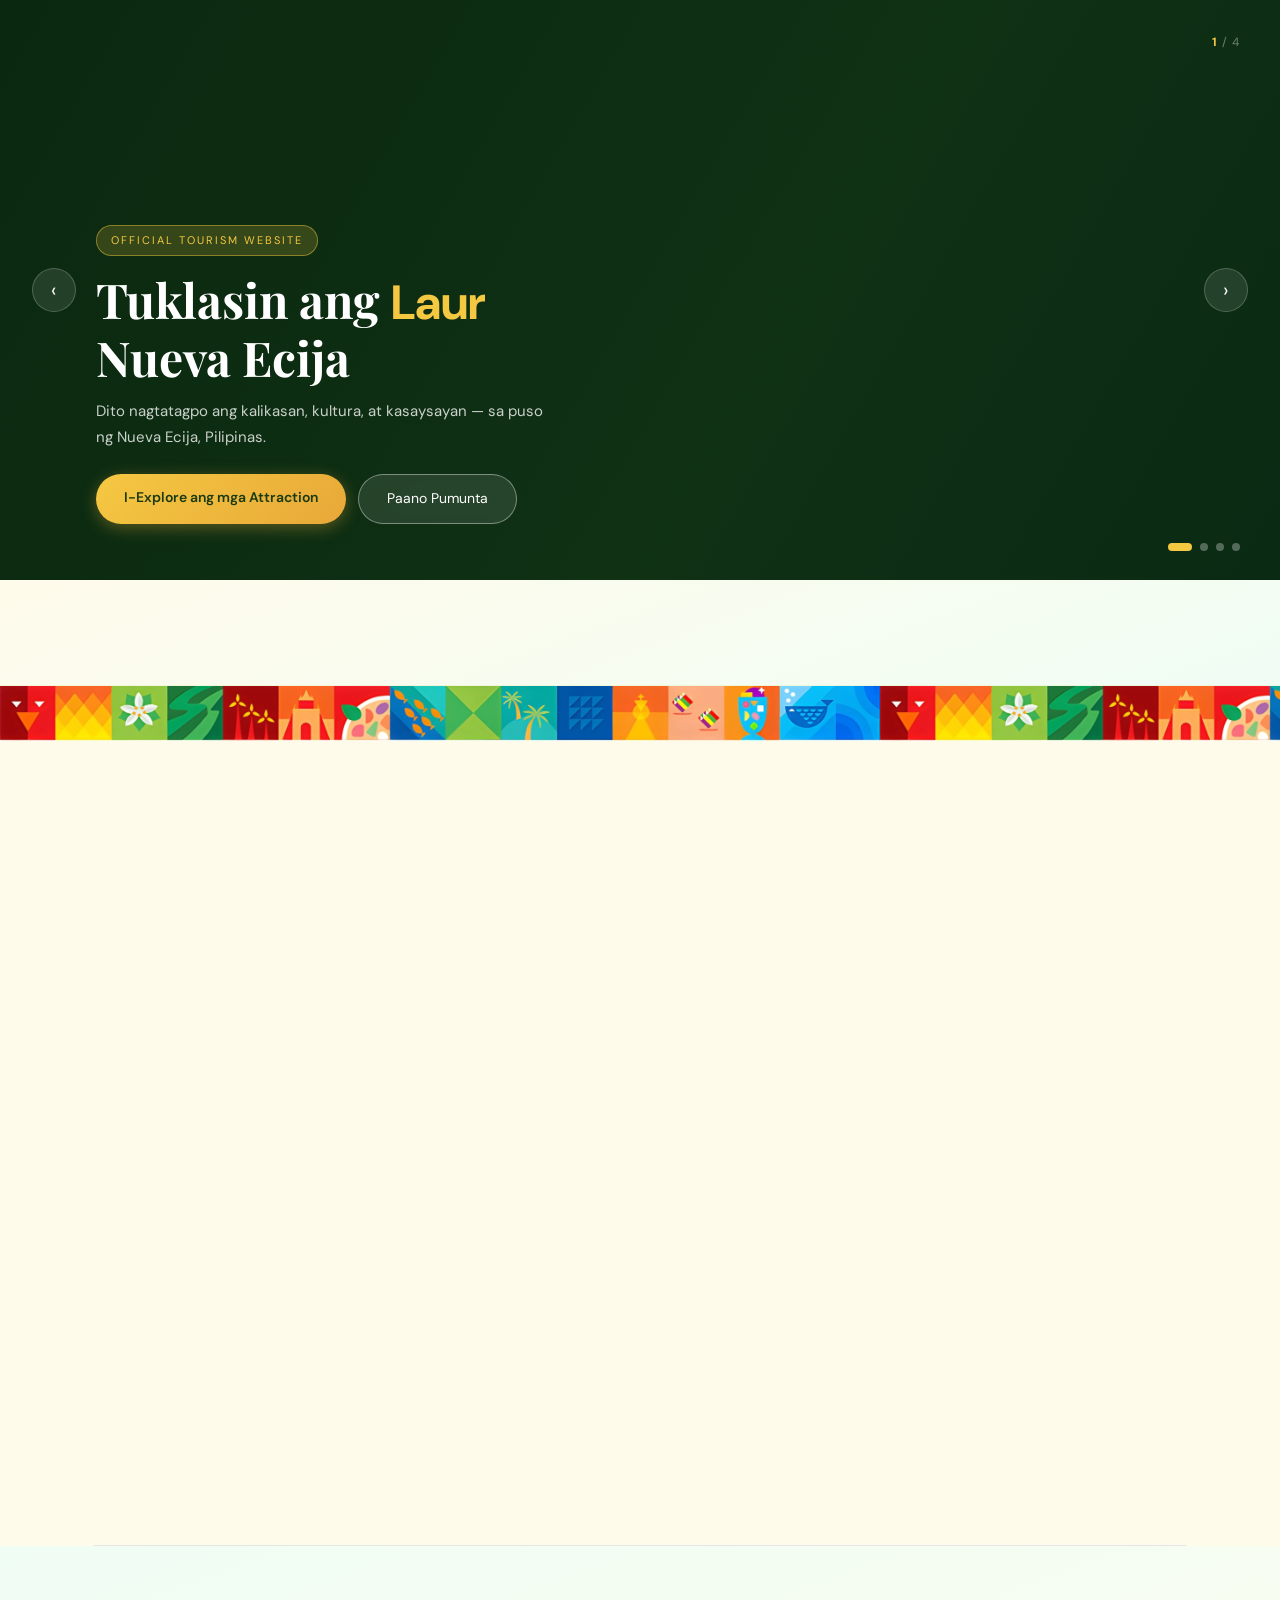
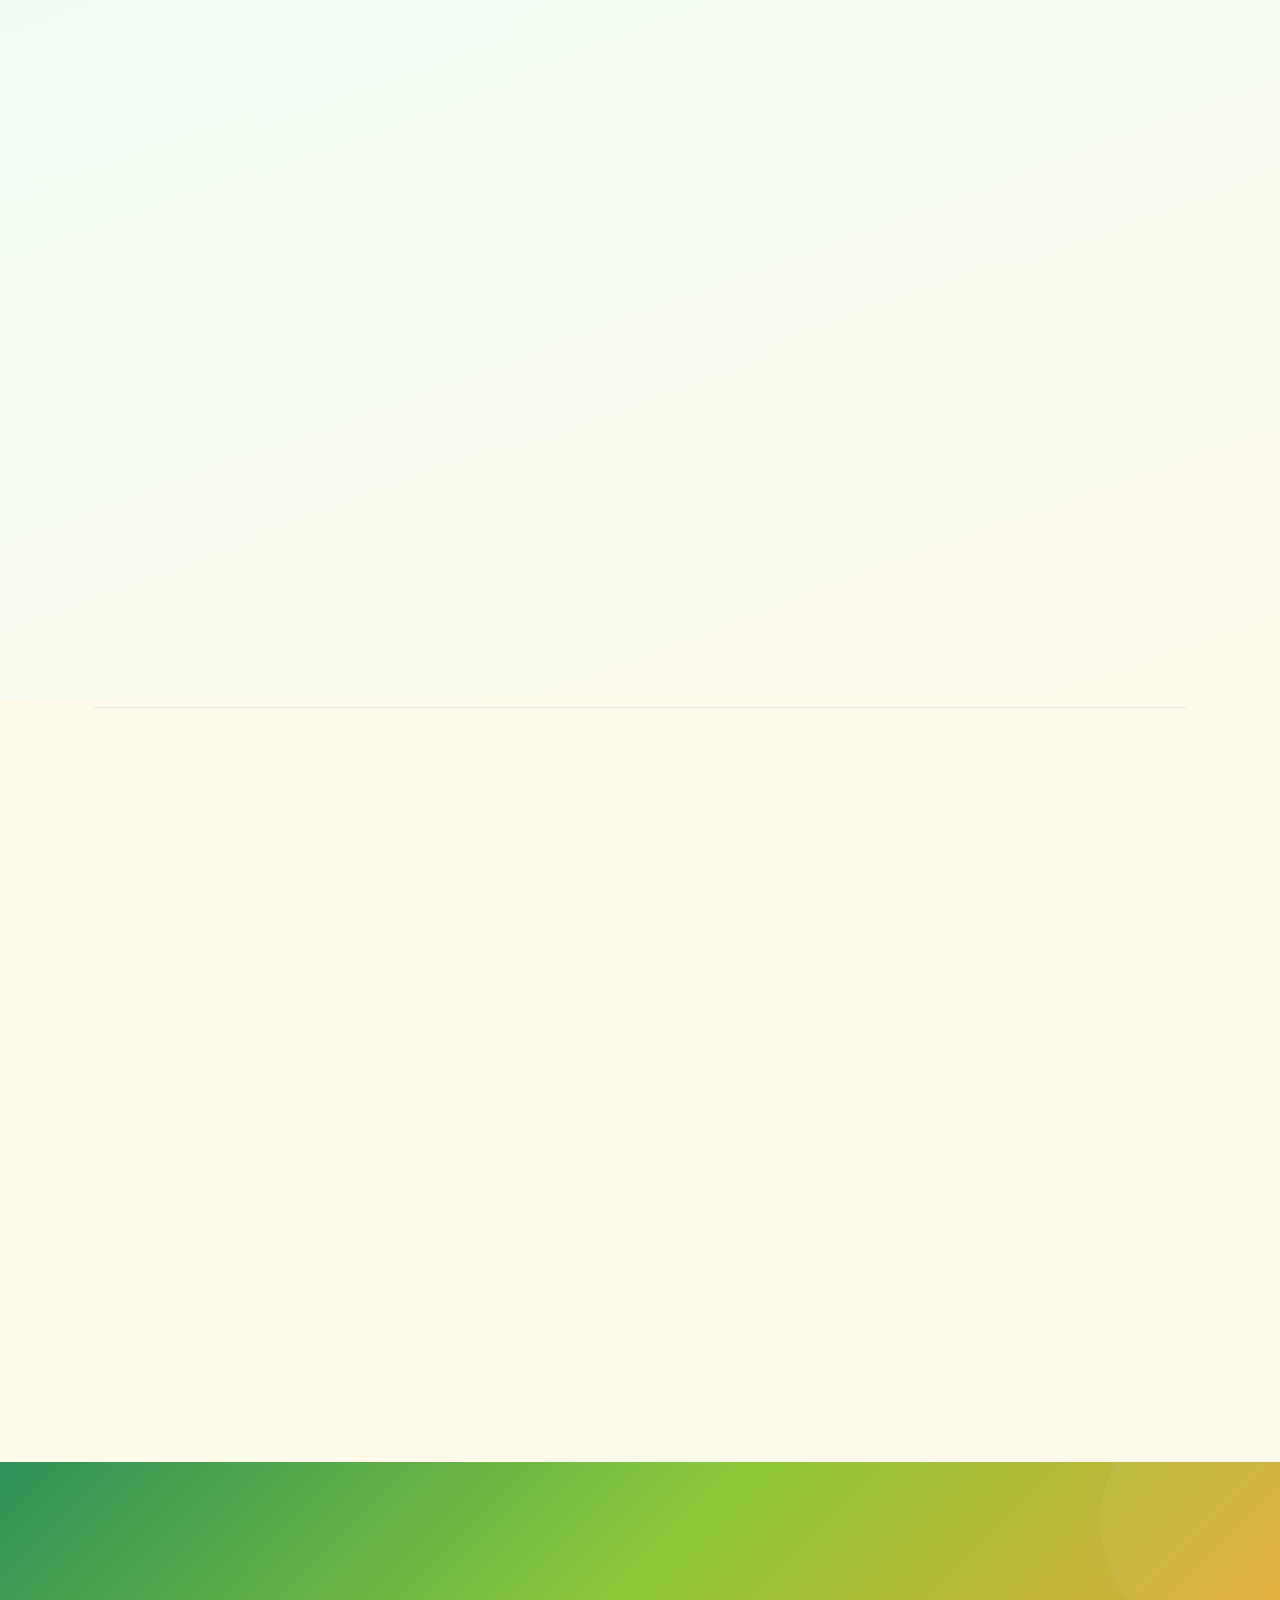
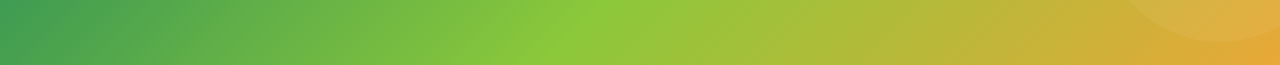
==== commit 786d13fa: "reusable components" ====
--- a/index.html
+++ b/index.html
@@ -112,57 +112,13 @@
 }
 </style>
 </head>
-<body>
-
-<!-- NAV -->
-<nav class="nav" id="navbar" role="navigation" aria-label="Main navigation">
-  <div class="nav-logo">
-    <img src="assets/images/tourism-logo.png" alt="Laur Tourism Logo" class="nav-logo-img">
-    <div class="nav-brand"><strong>Laur Tourism</strong><span>Nueva Ecija · Philippines</span></div>
-  </div>
-  <div class="nav-links">
-    <a href="index.html" class="active">Home</a>
-    <a href="pages/about.html">About</a>
-    <div class="dropdown">
-      <a href="pages/attractions.html">I-Explore &#9660;</a>
-      <div class="dropdown-menu">
-        <a href="pages/attractions.html">Attractions</a>
-        <a href="pages/gallery.html">Photo Gallery</a>
-      </div>
-    </div>
-    <div class="dropdown">
-      <a href="pages/visit.html">Visit &#9660;</a>
-      <div class="dropdown-menu">
-        <a href="pages/visit.html#stay">Where to Stay</a>
-        <a href="pages/visit.html#eat">Where to Eat</a>
-        <a href="pages/visit.html#shops">Shops &amp; Stores</a>
-      </div>
-    </div>
-    <a href="pages/gallery.html">Gallery</a>
-    <a href="pages/contact.html">Makipag-ugnayan</a>
-  </div>
-  <button class="hamburger" onclick="toggleMobile()" aria-label="Open menu" id="ham"><span></span><span></span><span></span></button>
-</nav>
-
-<!-- MOBILE MENU -->
-<div class="mobile-menu" id="mobileMenu">
-  <div class="mobile-menu-head">
-    <div class="nav-logo">
-      <img src="assets/images/tourism-logo.png" alt="Laur Tourism Logo" class="nav-logo-img">
-      <div class="nav-brand"><strong>Laur Tourism</strong><span>Nueva Ecija</span></div>
-    </div>
-    <button class="mobile-menu-close" onclick="toggleMobile()">&#x2715;</button>
-  </div>
-  <div class="mobile-links">
-    <a href="index.html" onclick="toggleMobile()">Home</a>
-    <a href="pages/about.html" onclick="toggleMobile()">About Laur</a>
-    <a href="pages/attractions.html" onclick="toggleMobile()">Attractions</a>
-    <a href="pages/visit.html" onclick="toggleMobile()">Where to Stay / Eat / Shop</a>
-    <a href="pages/gallery.html" onclick="toggleMobile()">Photo Gallery</a>
-    <a href="pages/contact.html" onclick="toggleMobile()">Makipag-ugnayan &amp; Emergency</a>
-  </div>
-  <a href="https://www.facebook.com/profile.php?id=61580579025346" class="mobile-fb" target="_blank" rel="noopener">Find us on Facebook</a>
-</div>
+<body data-page="home">
+
+<!-- NAV PLACEHOLDER -->
+<div id="nav-placeholder"></div>
+
+<!-- MOBILE MENU PLACEHOLDER -->
+<div id="mobile-menu-placeholder"></div>
 
 <!-- HERO -->
 <section class="hero" id="home" role="banner">
@@ -174,8 +130,8 @@
       <h1>Tuklasin ang <em>Laur</em><br>Nueva Ecija</h1>
       <p>Dito nagtatagpo ang kalikasan, kultura, at kasaysayan — sa puso ng Nueva Ecija, Pilipinas.</p>
       <div class="slide-btns">
-        <a href="attractions.html" class="btn-yellow">I-Explore ang mga Attraction</a>
-        <a href="contact.html#directions" class="btn-ghost">Paano Pumunta</a>
+        <a href="pages/attractions.html" class="btn-yellow">I-Explore ang mga Attraction</a>
+        <a href="pages/contact.html#directions" class="btn-ghost">Paano Pumunta</a>
       </div>
     </div>
   </div>
@@ -187,8 +143,8 @@
       <h1>Kamangha-manghang<br><em>Kalikasan</em></h1>
       <p>Tuklasin ang mga kagubatan, ilog, at magandang tanawin ng bundok na makikita lamang sa Laur.</p>
       <div class="slide-btns">
-        <a href="attractions.html" class="btn-yellow">Tingnan ang Nature Spots</a>
-        <a href="about.html" class="btn-ghost">Alamin Pa</a>
+        <a href="pages/attractions.html" class="btn-yellow">Tingnan ang Nature Spots</a>
+        <a href="pages/about.html" class="btn-ghost">Alamin Pa</a>
       </div>
     </div>
   </div>
@@ -200,8 +156,8 @@
       <h1>Mayamang <em>Kultura</em><br>at Pamana</h1>
       <p>Maranasan ang mga makasaysayang lugar, lokal na tradisyon, at mainit na pagtanggap ng mga taga-Laur.</p>
       <div class="slide-btns">
-        <a href="attractions.html" class="btn-yellow">I-Explore ang Pamana</a>
-        <a href="contact.html" class="btn-ghost">Planuhin ang Biyahe</a>
+        <a href="pages/attractions.html" class="btn-yellow">I-Explore ang Pamana</a>
+        <a href="pages/contact.html" class="btn-ghost">Planuhin ang Biyahe</a>
       </div>
     </div>
   </div>
@@ -213,8 +169,8 @@
       <h1>Ang Perpektong<br>Pahinga sa <em>Laur</em></h1>
       <p>Makahanap ng komportableng resort, cozy na inn, at magiliw na homestay para sa iyong pananatili.</p>
       <div class="slide-btns">
-        <a href="visit.html#stay" class="btn-yellow">Hanapin ang Accommodation</a>
-        <a href="contact.html#directions" class="btn-ghost">Tingnan ang Mapa</a>
+        <a href="pages/visit.html#stay" class="btn-yellow">Hanapin ang Accommodation</a>
+        <a href="pages/contact.html#directions" class="btn-ghost">Tingnan ang Mapa</a>
       </div>
     </div>
   </div>
@@ -250,7 +206,7 @@
       <h2 class="sec-title anim-block anim-up delay-1">Tara sa Laur — The Heart of <em>Nueva Ecija</em></h2>
       <p class="anim-block anim-up delay-2">Ang Laur ay isang first-class municipality sa Nueva Ecija na matatagpuan sa paanan ng Sierra Madre mountain range. Kilala ito sa likas na ganda ng kalikasan, mayamang kultura, at magiliw na komunidad.</p>
       <p class="anim-block anim-up delay-3">Maraming pwedeng puntahan dito tulad ng nature attractions, local food spots, at iba pang lugar na nagpapakita ng tunay na ganda ng Laur.</p>
-      <a href="about.html" class="btn-outline anim-block anim-up delay-4" style="display:inline-block;margin-top:1.5rem;align-self:center;">Basahin ang Buong Kwento ng Laur</a>
+      <a href="pages/about.html" class="btn-outline anim-block anim-up delay-4" style="display:inline-block;margin-top:1.5rem;align-self:center;">Basahin ang Buong Kwento ng Laur</a>
     </div>
   </div>
 </section>
@@ -299,7 +255,7 @@
     </article>
   </div>
   <div class="anim-block anim-up delay-4" style="text-align:center;margin-top:2.5rem">
-    <a href="attractions.html" class="btn-green">Tingnan Lahat ng Attraction</a>
+    <a href="pages/attractions.html" class="btn-green">Tingnan Lahat ng Attraction</a>
   </div>
 </section>
 
@@ -347,7 +303,7 @@
     </article>
   </div>
   <div class="anim-block anim-up delay-4" style="text-align:center;margin-top:2.5rem">
-    <a href="visit.html#stay" class="btn-green">Tingnan Lahat ng Accommodation</a>
+    <a href="pages/visit.html#stay" class="btn-green">Tingnan Lahat ng Accommodation</a>
   </div>
 </section>
 
@@ -360,52 +316,13 @@
     </div>
     <div class="contact-strip-btns anim-block anim-right delay-1">
       <a href="https://www.facebook.com/profile.php?id=61580579025346" target="_blank" rel="noopener" class="btn-fb">Message sa Facebook</a>
-      <a href="contact.html" class="btn-yellow">Makipag-ugnayan</a>
-    </div>
-  </div>
-</section>
-
-<!-- FOOTER -->
-<footer class="footer">
-  <div class="footer-top">
-    <div class="footer-brand">
-      <strong>Laur Tourism</strong>
-      <span>Official Laur Tourism Website</span>
-      <p>Promoting the natural beauty, culture, and heritage of Laur, Nueva Ecija, Philippines.</p>
-      <div class="social-row">
-        <a href="https://www.facebook.com/profile.php?id=61580579025346" class="social-btn" target="_blank" rel="noopener" aria-label="Facebook">
-          <img src="assets/images/socmed/facebook.webp" alt="Facebook" style="width:22px;height:22px;object-fit:contain;">
-        </a>
-        <a href="https://youtube.com" class="social-btn" target="_blank" rel="noopener" aria-label="YouTube">
-          <img src="assets/images/socmed/youtube.webp" alt="YouTube" style="width:22px;height:22px;object-fit:contain;">
-        </a>
-      </div>
-    </div>
-    <nav class="footer-col">
-      <h4>Explore</h4>
-      <a href="attractions.html">Attractions</a>
-      <a href="visit.html#stay">Where to Stay</a>
-      <a href="visit.html#eat">Where to Eat</a>
-      <a href="visit.html#shops">Shops &amp; Stores</a>
-    </nav>
-    <nav class="footer-col">
-      <h4>Visit</h4>
-      <a href="about.html">About Laur</a>
-      <a href="contact.html#directions">How to Get There</a>
-      <a href="gallery.html">Photo Gallery</a>
-    </nav>
-    <nav class="footer-col">
-      <h4>Contact</h4>
-      <a href="contact.html">Tourism Office</a>
-      <a href="contact.html#emergency">Emergency Numbers</a>
-      <a href="https://www.facebook.com/profile.php?id=61580579025346" target="_blank" rel="noopener">Facebook Page</a>
-    </nav>
-  </div>
-  <div class="footer-bottom">
-    <span>&copy; 2026 Municipality of Laur, Nueva Ecija, Philippines. All rights reserved.</span>
-    <span>Official Laur Tourism Website</span>
-  </div>
-</footer>
+      <a href="pages/contact.html" class="btn-yellow">Makipag-ugnayan</a>
+    </div>
+  </div>
+</section>
+
+<!-- FOOTER PLACEHOLDER -->
+<div id="footer-placeholder"></div>
 
 <!-- MODAL -->
 <div class="modal-overlay" id="modal" onclick="closeModal(event)">
@@ -441,41 +358,8 @@
   </div>
 </div>
 
+<script src="assets/js/components.js"></script>
 <script src="assets/js/data.js"></script>
 <script src="assets/js/script.js"></script>
-<script>
-function openModal(title,type,loc,hrs,fee,img,contact,coords){
-  document.getElementById('modal-title').textContent=title;
-  document.getElementById('modal-type').textContent=type;
-  document.getElementById('modal-loc').textContent=loc;
-  var pi=document.getElementById('modal-photo-img');pi.src=img;pi.alt=title;
-  var cr=document.getElementById('modal-contact-row');
-  if(contact){document.getElementById('modal-contact').textContent=contact;cr.style.display='block';}else{cr.style.display='none';}
-  var hr=document.getElementById('modal-hrs-row');
-  if(hrs){document.getElementById('modal-hrs').textContent=hrs;hr.classList.add('visible');}else{hr.classList.remove('visible');}
-  var fr=document.getElementById('modal-fee-row');
-  if(fee){document.getElementById('modal-fee').textContent=fee;fr.classList.add('visible');}else{fr.classList.remove('visible');}
-  var ll=coords||'15.557711,121.226314';
-  document.getElementById('modal-map-iframe').src='https://maps.google.com/maps?q='+ll+'&z=16&t=m&output=embed&iwloc=near';
-  document.getElementById('modal-map-link').href='https://www.google.com/maps?q='+ll;
-  document.getElementById('modal').classList.add('open');
-  document.body.style.overflow='hidden';
-}
-function closeModalBtn(){document.getElementById('modal').classList.remove('open');document.body.style.overflow='';}
-function closeModal(e){if(e.target.id==='modal')closeModalBtn();}
-document.addEventListener('keydown',function(e){if(e.key==='Escape')closeModalBtn();});
-(function(){
-  var obs=new IntersectionObserver(function(entries){
-    entries.forEach(function(e){
-      if(e.isIntersecting){
-        e.target.classList.add('in-view');
-        if(e.target.classList.contains('eyebrow'))e.target.classList.add('line-visible');
-        obs.unobserve(e.target);
-      }
-    });
-  },{threshold:0.14});
-  document.querySelectorAll('.anim-block').forEach(function(el){obs.observe(el);});
-})();
-</script>
 </body>
 </html>
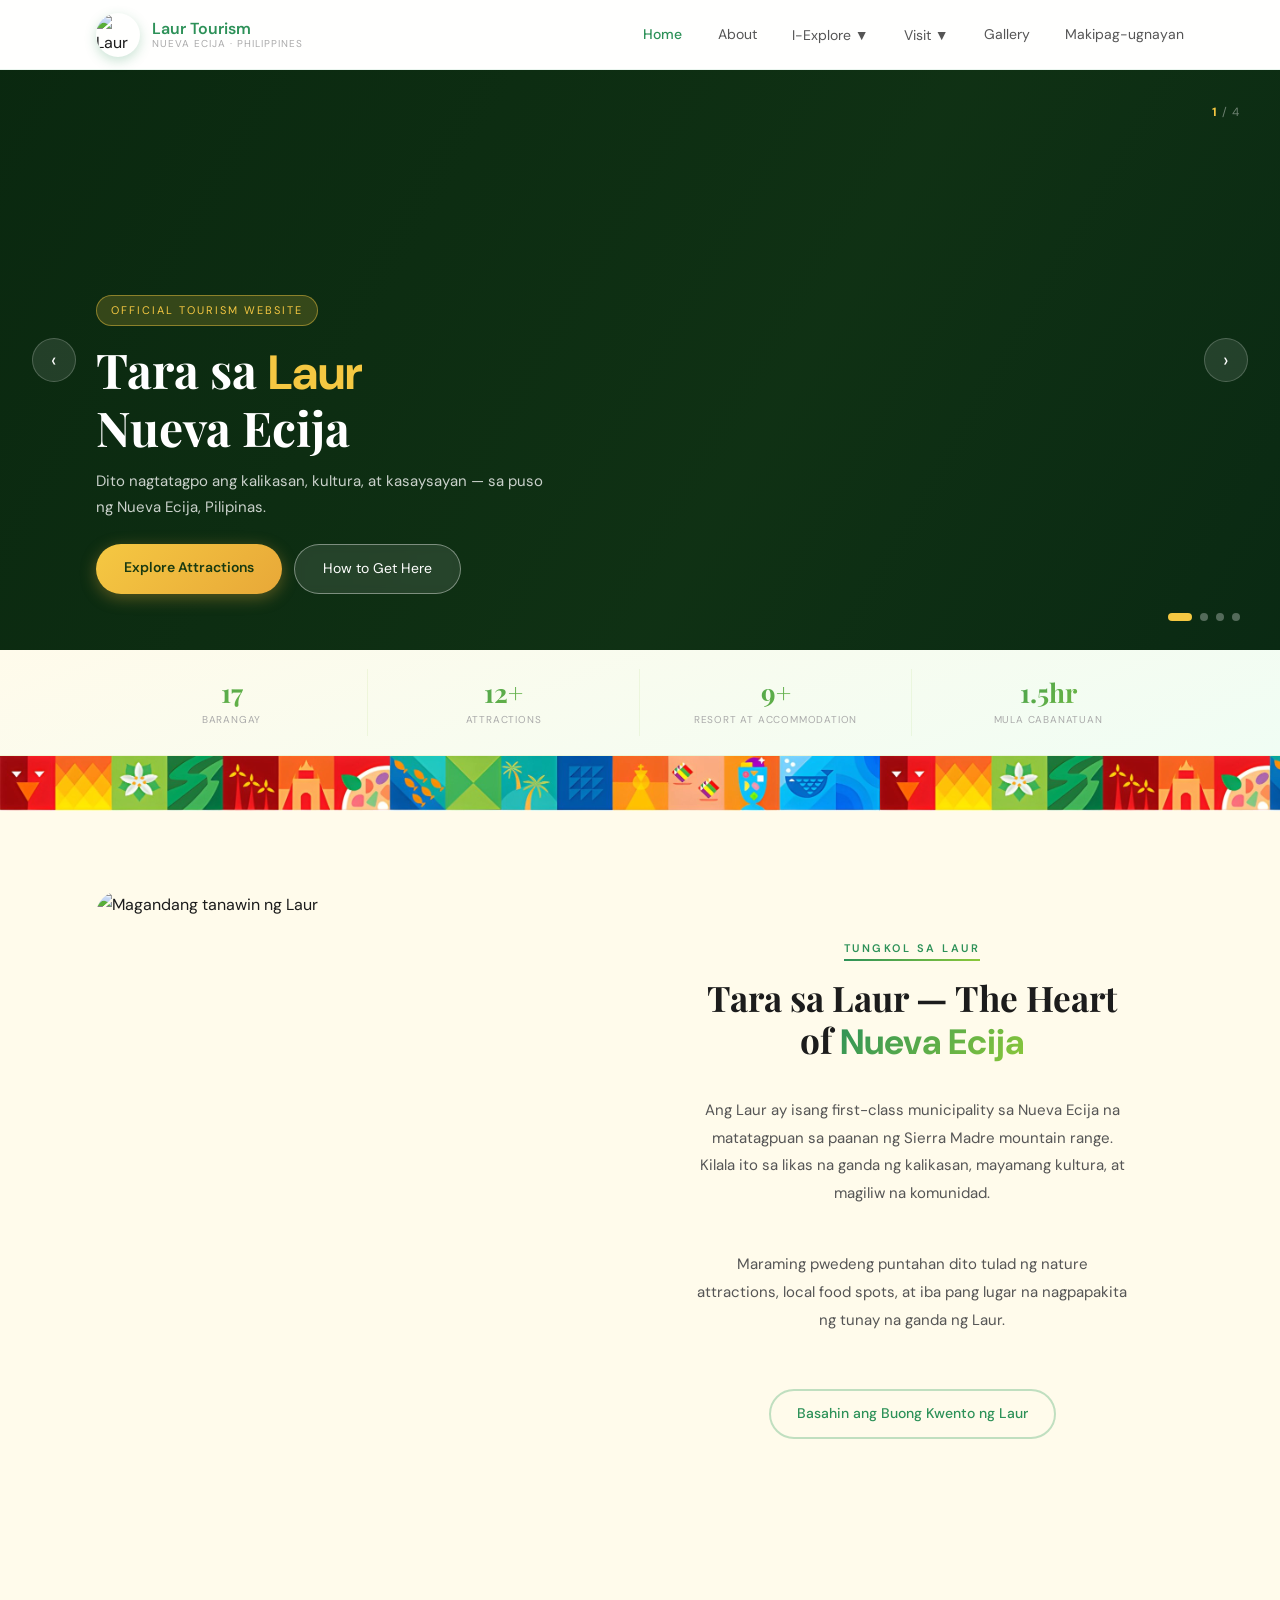
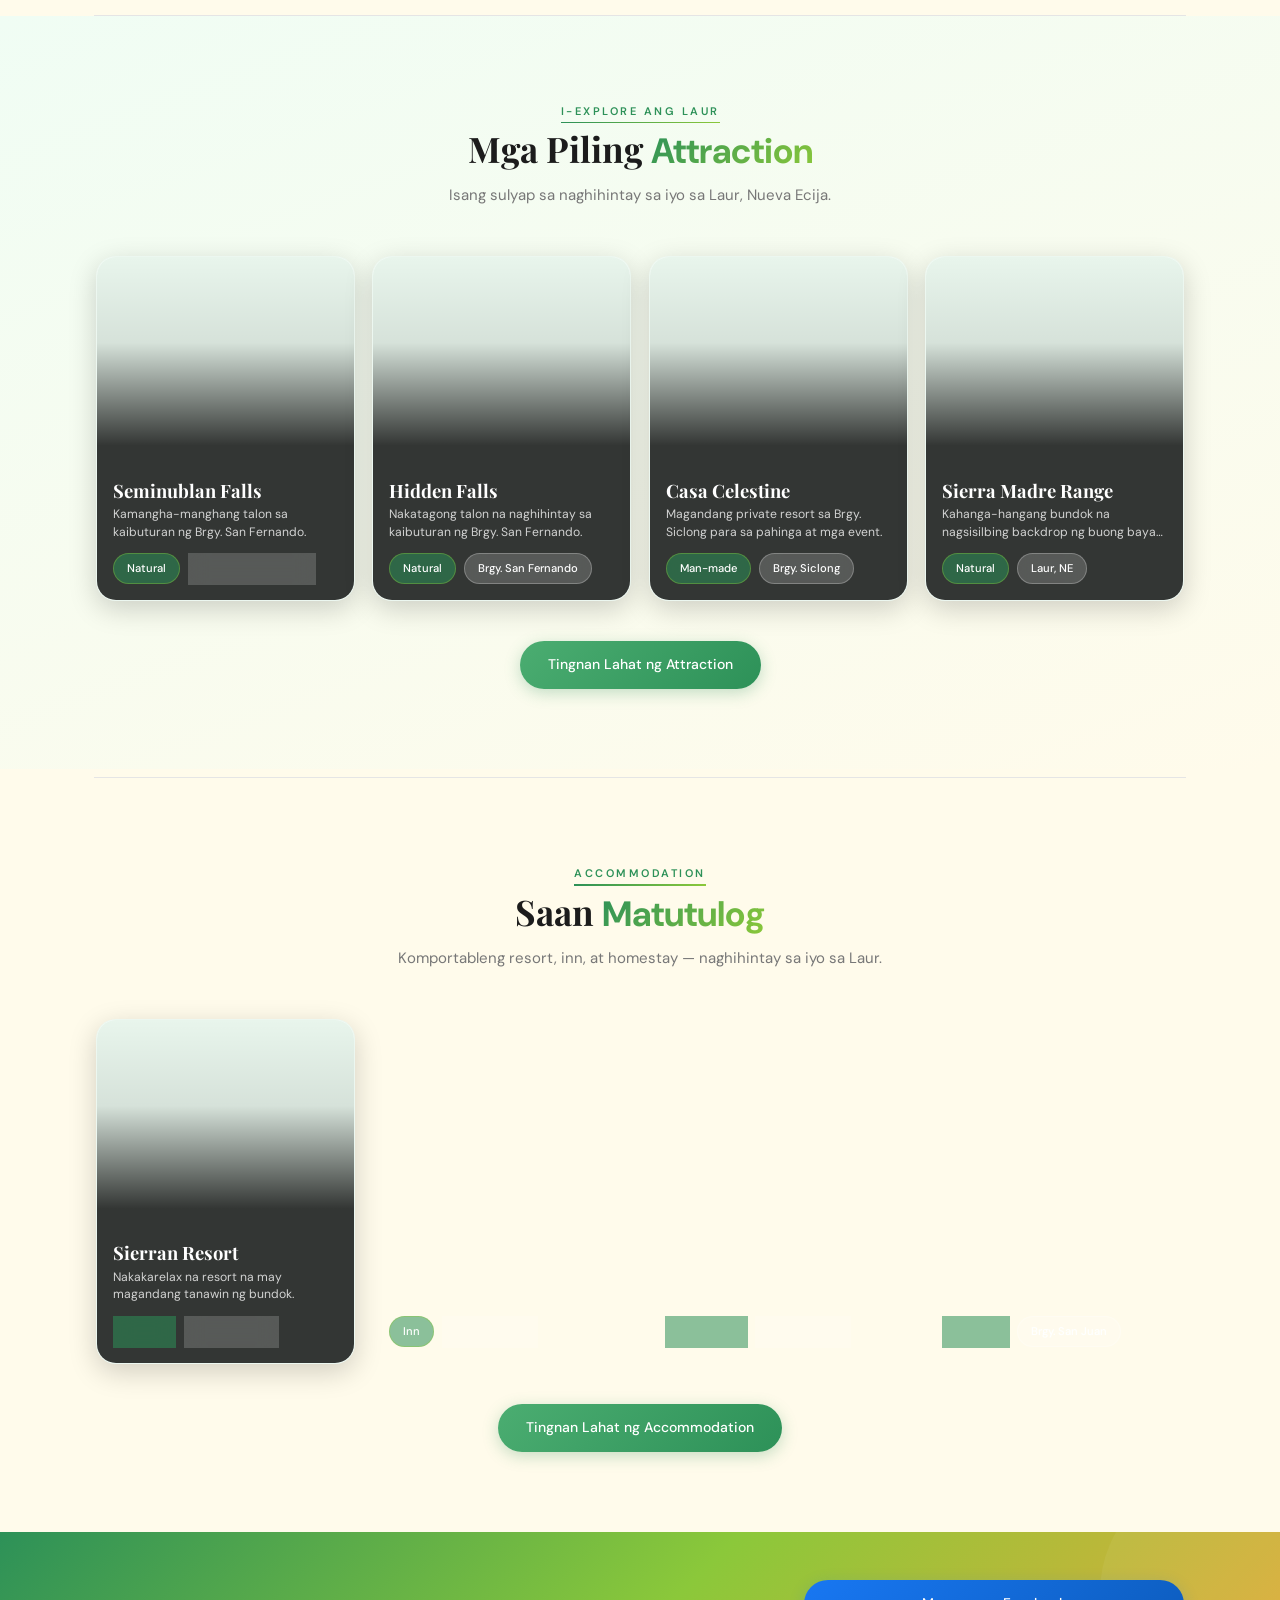
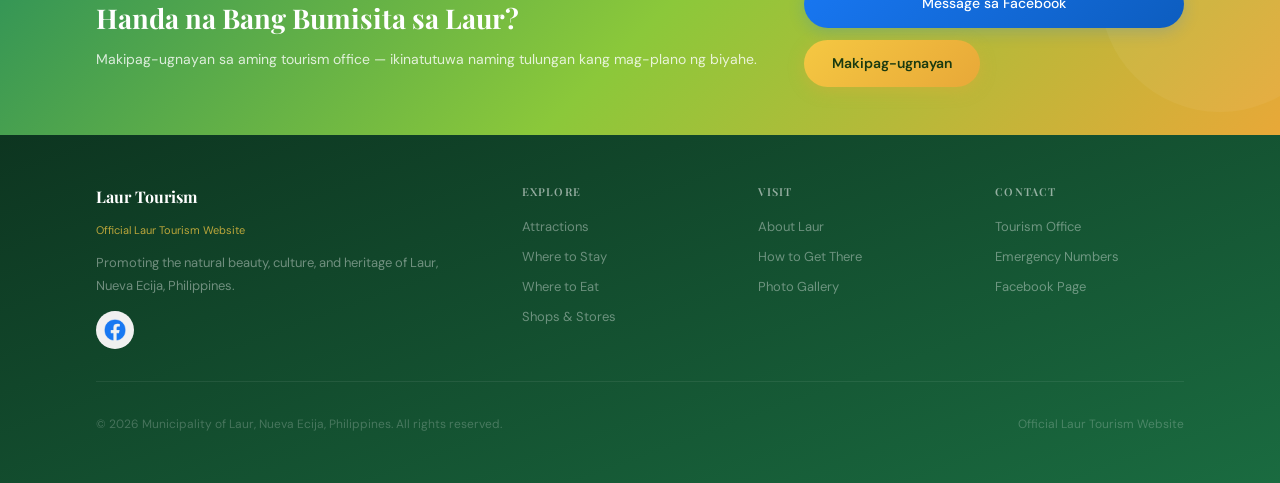
==== commit 9413d53a: "before links update" ====
--- a/index.html
+++ b/index.html
@@ -5,7 +5,14 @@
 <meta name="viewport" content="width=device-width,initial-scale=1">
 <meta name="description" content="Maligayang pagdating sa Laur, Nueva Ecija — opisyal na tourism website.">
 <meta property="og:title" content="Visit Laur, Nueva Ecija | Official Tourism Website">
+<meta property="og:description" content="Tuklasin ang Laur, Nueva Ecija — likas na ganda, kultura, at kasaysayan sa puso ng Nueva Ecija.">
+<meta property="og:image" content="assets/images/preview.jpg">
+<meta property="og:url" content="https://laurtourism.vercel.app">
 <meta property="og:type" content="website">
+<meta name="twitter:card" content="summary_large_image">
+<meta name="twitter:title" content="Visit Laur, Nueva Ecija">
+<meta name="twitter:description" content="Tuklasin ang Laur — likas na ganda, kultura, at kasaysayan ng Nueva Ecija.">
+<meta name="twitter:image" content="assets/images/preview.jpg">
 <title>Visit Laur, Nueva Ecija | Official Tourism Website</title>
 <link rel="preconnect" href="https://fonts.googleapis.com">
 <link rel="preconnect" href="https://fonts.gstatic.com" crossorigin>
@@ -123,54 +130,54 @@
 <!-- HERO -->
 <section class="hero" id="home" role="banner">
   <div class="slide s1 active">
-    <div class="slide-img" style="background-image:url('https://images.unsplash.com/photo-1504233529578-6d46baba6d34?w=1400&q=75')" role="img" aria-label="Magandang tanawin ng Laur"></div>
+    <div class="slide-img" style="background-image:url('assets/images/NATURAL/SIMINUBLAN.webp')" role="img" aria-label="Magandang tanawin ng Laur"></div>
     <div class="slide-overlay"></div>
     <div class="slide-content">
       <div class="slide-tag">Official Tourism Website</div>
-      <h1>Tuklasin ang <em>Laur</em><br>Nueva Ecija</h1>
+      <h1>Tara sa <em>Laur</em><br>Nueva Ecija</h1>
       <p>Dito nagtatagpo ang kalikasan, kultura, at kasaysayan — sa puso ng Nueva Ecija, Pilipinas.</p>
       <div class="slide-btns">
-        <a href="pages/attractions.html" class="btn-yellow">I-Explore ang mga Attraction</a>
-        <a href="pages/contact.html#directions" class="btn-ghost">Paano Pumunta</a>
+        <a href="pages/attractions.html" class="btn-yellow">Explore Attractions</a>
+        <a href="pages/contact.html#directions" class="btn-ghost">How to Get Here</a>
       </div>
     </div>
   </div>
   <div class="slide s2">
-    <div class="slide-img" style="background-image:url('https://images.unsplash.com/photo-1448375240586-882707db888b?w=1400&q=75')"></div>
+    <div class="slide-img" style="background-image:url('assets/images/NATURAL/BATO.webp')"></div>
     <div class="slide-overlay"></div>
     <div class="slide-content">
       <div class="slide-tag">Natural Attractions</div>
       <h1>Kamangha-manghang<br><em>Kalikasan</em></h1>
       <p>Tuklasin ang mga kagubatan, ilog, at magandang tanawin ng bundok na makikita lamang sa Laur.</p>
       <div class="slide-btns">
-        <a href="pages/attractions.html" class="btn-yellow">Tingnan ang Nature Spots</a>
-        <a href="pages/about.html" class="btn-ghost">Alamin Pa</a>
+        <a href="pages/attractions.html" class="btn-yellow">See Nature Spots</a>
+        <a href="pages/about.html" class="btn-ghost">Learn More</a>
       </div>
     </div>
   </div>
   <div class="slide s3">
-    <div class="slide-img" style="background-image:url('https://images.unsplash.com/photo-1518509562904-e7ef99cdcc86?w=1400&q=75')"></div>
+    <div class="slide-img" style="background-image:url('assets/images/NATURAL/HIDDEN.webp')"></div>
     <div class="slide-overlay"></div>
     <div class="slide-content">
       <div class="slide-tag">Man-Made Attractions</div>
       <h1>Mayamang <em>Kultura</em><br>at Pamana</h1>
       <p>Maranasan ang mga makasaysayang lugar, lokal na tradisyon, at mainit na pagtanggap ng mga taga-Laur.</p>
       <div class="slide-btns">
-        <a href="pages/attractions.html" class="btn-yellow">I-Explore ang Pamana</a>
-        <a href="pages/contact.html" class="btn-ghost">Planuhin ang Biyahe</a>
+        <a href="pages/attractions.html" class="btn-yellow">Explore Heritage</a>
+        <a href="pages/contact.html" class="btn-ghost">Plan Your Trip</a>
       </div>
     </div>
   </div>
   <div class="slide s4">
-    <div class="slide-img" style="background-image:url('https://images.unsplash.com/photo-1501854140801-50d01698950b?w=1400&q=75')"></div>
+    <div class="slide-img" style="background-image:url('assets/images/STAY/SIERRAN.webp')"></div>
     <div class="slide-overlay"></div>
     <div class="slide-content">
       <div class="slide-tag">Stay &amp; Relax</div>
       <h1>Ang Perpektong<br>Pahinga sa <em>Laur</em></h1>
       <p>Makahanap ng komportableng resort, cozy na inn, at magiliw na homestay para sa iyong pananatili.</p>
       <div class="slide-btns">
-        <a href="pages/visit.html#stay" class="btn-yellow">Hanapin ang Accommodation</a>
-        <a href="pages/contact.html#directions" class="btn-ghost">Tingnan ang Mapa</a>
+        <a href="pages/visit.html#stay" class="btn-yellow">Find Accommodation</a>
+        <a href="pages/contact.html#directions" class="btn-ghost">View the Map</a>
       </div>
     </div>
   </div>
@@ -199,7 +206,7 @@
 <section class="sec" id="about">
   <div class="about-grid">
     <div class="about-img anim-block anim-left">
-      <img src="https://images.unsplash.com/photo-1472396961693-142e6e269027?w=700&q=75" alt="Magandang tanawin ng Laur" loading="lazy" width="700" height="300" style="width:100%;height:100%;object-fit:cover;">
+      <img src="assets/images/LAUR.webp" alt="Magandang tanawin ng Laur" loading="lazy" width="700" height="300" style="width:100%;height:100%;object-fit:cover;">
     </div>
     <div class="about-body">
       <div class="eyebrow anim-block anim-up">Tungkol sa Laur</div>
@@ -221,32 +228,32 @@
     <p class="sec-sub anim-block anim-up delay-2">Isang sulyap sa naghihintay sa iyo sa Laur, Nueva Ecija.</p>
   </div>
   <div class="grid3">
-    <article class="card anim-block anim-fade delay-1" onclick="openModal('Seminublan Falls','Natural Attraction','Brgy. San Fernando, Laur, Nueva Ecija','','','https://images.unsplash.com/photo-1504233529578-6d46baba6d34?w=800&q=80','','15.595597,121.215297')">
-      <div class="card-img" style="background-image:url('https://images.unsplash.com/photo-1504233529578-6d46baba6d34?w=600&q=80')"></div>
+    <article class="card anim-block anim-fade delay-1" onclick="openModal('Seminublan Falls','Natural Attraction','Brgy. San Fernando, Laur, Nueva Ecija','','','assets/images/NATURAL/SIMINUBLAN.webp','','15.595597,121.215297')">
+      <div class="card-img" style="background-image:url('assets/images/NATURAL/SIMINUBLAN.webp')"></div>
       <div class="card-overlay">
         <div class="card-title">Seminublan Falls</div>
         <div class="card-desc">Kamangha-manghang talon sa kaibuturan ng Brgy. San Fernando.</div>
         <div class="card-pills"><span class="cpill green">Natural</span><span class="cpill">Brgy. San Fernando</span></div>
       </div>
     </article>
-    <article class="card anim-block anim-fade delay-2" onclick="openModal('Hidden Falls','Natural Attraction','Brgy. San Fernando, Laur, Nueva Ecija','','','https://images.unsplash.com/photo-1501854140801-50d01698950b?w=800&q=80','','15.595597,121.215297')">
-      <div class="card-img" style="background-image:url('https://images.unsplash.com/photo-1501854140801-50d01698950b?w=600&q=80')"></div>
+    <article class="card anim-block anim-fade delay-2" onclick="openModal('Hidden Falls','Natural Attraction','Brgy. San Fernando, Laur, Nueva Ecija','','','assets/images/NATURAL/HIDDEN.webp','','15.595597,121.215297')">
+      <div class="card-img" style="background-image:url('assets/images/NATURAL/HIDDEN.webp')"></div>
       <div class="card-overlay">
         <div class="card-title">Hidden Falls</div>
         <div class="card-desc">Nakatagong talon na naghihintay sa kaibuturan ng Brgy. San Fernando.</div>
         <div class="card-pills"><span class="cpill green">Natural</span><span class="cpill">Brgy. San Fernando</span></div>
       </div>
     </article>
-    <article class="card anim-block anim-fade delay-3" onclick="openModal('Casa Celestine','Private Resort','Brgy. Siclong, Laur, Nueva Ecija','','','https://images.unsplash.com/photo-1520250497591-112f2f40a3f4?w=800&q=80','09317275295','15.570000,121.230000')">
-      <div class="card-img" style="background-image:url('https://images.unsplash.com/photo-1520250497591-112f2f40a3f4?w=600&q=80')"></div>
+    <article class="card anim-block anim-fade delay-3" onclick="openModal('Casa Celestine','Private Resort','Brgy. Siclong, Laur, Nueva Ecija','','','assets/images/STAY/CASA.webp','09317275295','15.570000,121.230000')">
+      <div class="card-img" style="background-image:url('assets/images/STAY/CASA.webp')"></div>
       <div class="card-overlay">
         <div class="card-title">Casa Celestine</div>
         <div class="card-desc">Magandang private resort sa Brgy. Siclong para sa pahinga at mga event.</div>
         <div class="card-pills"><span class="cpill green">Man-made</span><span class="cpill">Brgy. Siclong</span></div>
       </div>
     </article>
-    <article class="card anim-block anim-fade delay-4" onclick="openModal('Sierra Madre Range','Natural Attraction','Laur, Nueva Ecija','','','https://images.unsplash.com/photo-1448375240586-882707db888b?w=800&q=80','','15.557711,121.226314')">
-      <div class="card-img" style="background-image:url('https://images.unsplash.com/photo-1448375240586-882707db888b?w=600&q=80')"></div>
+    <article class="card anim-block anim-fade delay-4" onclick="openModal('Sierra Madre Range','Natural Attraction','Laur, Nueva Ecija','','','assets/images/NATURAL/BATO.webp','','15.557711,121.226314')">
+      <div class="card-img" style="background-image:url('assets/images/NATURAL/BATO.webp')"></div>
       <div class="card-overlay">
         <div class="card-title">Sierra Madre Range</div>
         <div class="card-desc">Kahanga-hangang bundok na nagsisilbing backdrop ng buong bayan ng Laur.</div>
@@ -269,32 +276,32 @@
     <p class="sec-sub anim-block anim-up delay-2">Komportableng resort, inn, at homestay — naghihintay sa iyo sa Laur.</p>
   </div>
   <div class="grid3">
-    <article class="card anim-block anim-fade delay-1" onclick="openModal('Sierran Resort','Resort','Brgy. Siclong, Laur, Nueva Ecija','','','https://images.unsplash.com/photo-1520250497591-112f2f40a3f4?w=800&q=80','09484172382','15.574997,121.230000')">
-      <div class="card-img" style="background-image:url('https://images.unsplash.com/photo-1520250497591-112f2f40a3f4?w=600&q=80')"></div>
+    <article class="card anim-block anim-fade delay-1" onclick="openModal('Sierran Resort','Resort','Brgy. Siclong, Laur, Nueva Ecija','','','assets/images/STAY/SIERRAN.webp','09484172382','15.574997,121.230000')">
+      <div class="card-img" style="background-image:url('assets/images/STAY/SIERRAN.webp')"></div>
       <div class="card-overlay">
         <div class="card-title">Sierran Resort</div>
         <div class="card-desc">Nakakarelax na resort na may magandang tanawin ng bundok.</div>
         <div class="card-pills"><span class="cpill green">Resort</span><span class="cpill">Brgy. Siclong</span></div>
       </div>
     </article>
-    <article class="card anim-block anim-fade delay-2" onclick="openModal('Mountain View Resort','Resort','Brgy. Siclong, Laur, Nueva Ecija','','','https://images.unsplash.com/photo-1566073771259-6a8506099945?w=800&q=80','09386293261','15.573000,121.232000')">
-      <div class="card-img" style="background-image:url('https://images.unsplash.com/photo-1566073771259-6a8506099945?w=600&q=80')"></div>
+    <article class="card anim-block anim-fade delay-2" onclick="openModal('Mountain View Resort','Resort','Brgy. Siclong, Laur, Nueva Ecija','','','assets/images/STAY/MVR.webp','09386293261','15.573000,121.232000')">
+      <div class="card-img" style="background-image:url('assets/images/STAY/MVR.webp')"></div>
       <div class="card-overlay">
         <div class="card-title">Mountain View Resort</div>
         <div class="card-desc">I-enjoy ang magandang tanawin ng bundok at magagandang pasilidad.</div>
         <div class="card-pills"><span class="cpill green">Inn</span><span class="cpill">Brgy. Siclong</span></div>
       </div>
     </article>
-    <article class="card anim-block anim-fade delay-3" onclick="openModal('Camila Farm Resort','Farm Resort','Brgy. Betania, Laur, Nueva Ecija','','','https://images.unsplash.com/photo-1449158743715-0a90ebb6d2d8?w=800&q=80','09176388948','15.560000,121.250000')">
-      <div class="card-img" style="background-image:url('https://images.unsplash.com/photo-1449158743715-0a90ebb6d2d8?w=600&q=80')"></div>
+    <article class="card anim-block anim-fade delay-3" onclick="openModal('Camila Farm Resort','Farm Resort','Brgy. Betania, Laur, Nueva Ecija','','','assets/images/STAY/CAMILLA.webp','09176388948','15.560000,121.250000')">
+      <div class="card-img" style="background-image:url('assets/images/STAY/CAMILLA.webp')"></div>
       <div class="card-overlay">
         <div class="card-title">Camila Farm Resort</div>
         <div class="card-desc">Farm resort na nag-aalok ng kalikasan, pahinga, at sariwang hangin.</div>
         <div class="card-pills"><span class="cpill green">Homestay</span><span class="cpill">Brgy. Betania</span></div>
       </div>
     </article>
-    <article class="card anim-block anim-fade delay-4" onclick="openModal('Pine Forest Retreat','Retreat','Brgy. San Juan, Laur, Nueva Ecija','','','https://images.unsplash.com/photo-1518509562904-e7ef99cdcc86?w=800&q=80','','15.565000,121.220000')">
-      <div class="card-img" style="background-image:url('https://images.unsplash.com/photo-1518509562904-e7ef99cdcc86?w=600&q=80')"></div>
+    <article class="card anim-block anim-fade delay-4" onclick="openModal('Pine Forest Retreat','Retreat','Brgy. San Juan, Laur, Nueva Ecija','','','assets/images/STAY/LELO.webp','','15.565000,121.220000')">
+      <div class="card-img" style="background-image:url('assets/images/STAY/LELO.webp')"></div>
       <div class="card-overlay">
         <div class="card-title">Pine Forest Retreat</div>
         <div class="card-desc">Maaliwalas na retreat sa gitna ng kagubatan — perpekto para mag-unwind.</div>
@@ -333,7 +340,7 @@
       <div class="modal-hd-right"><button class="modal-close" onclick="closeModalBtn()">&#x2715;</button></div>
     </div>
     <div class="modal-inner">
-      <div class="modal-photo"><img id="modal-photo-img" src="" alt="Attraction photo"></div>
+      <div class="modal-photo"><img id="modal-photo-img" src="" alt="Attraction photo" loading="lazy"></div>
       <div class="modal-right">
         <div class="modal-body">
           <div class="mrow"><div class="mlbl">Location</div><div class="mval" id="modal-loc">—</div></div>
@@ -358,8 +365,8 @@
   </div>
 </div>
 
-<script src="assets/js/components.js"></script>
-<script src="assets/js/data.js"></script>
-<script src="assets/js/script.js"></script>
+<script src="assets/js/components.js" defer></script>
+<script src="assets/js/data.js" defer></script>
+<script src="assets/js/script.js" defer></script>
 </body>
 </html>
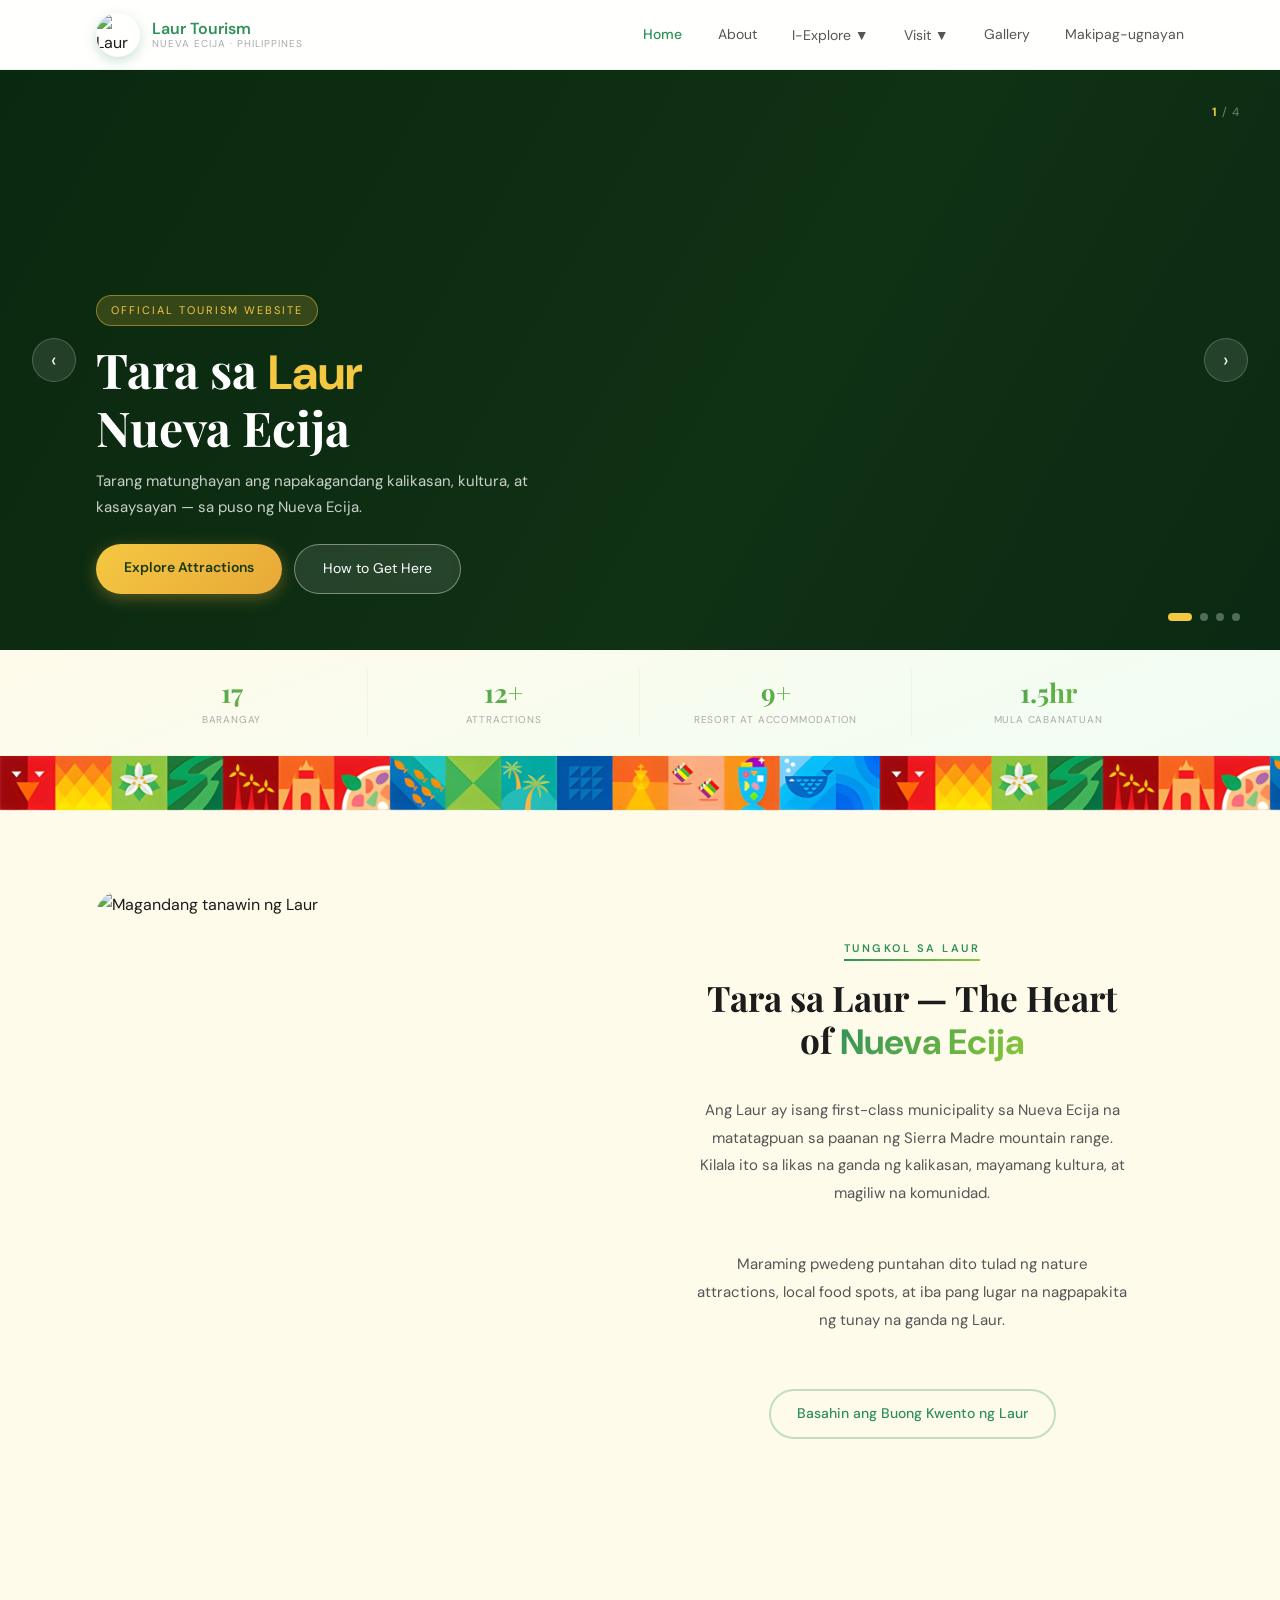
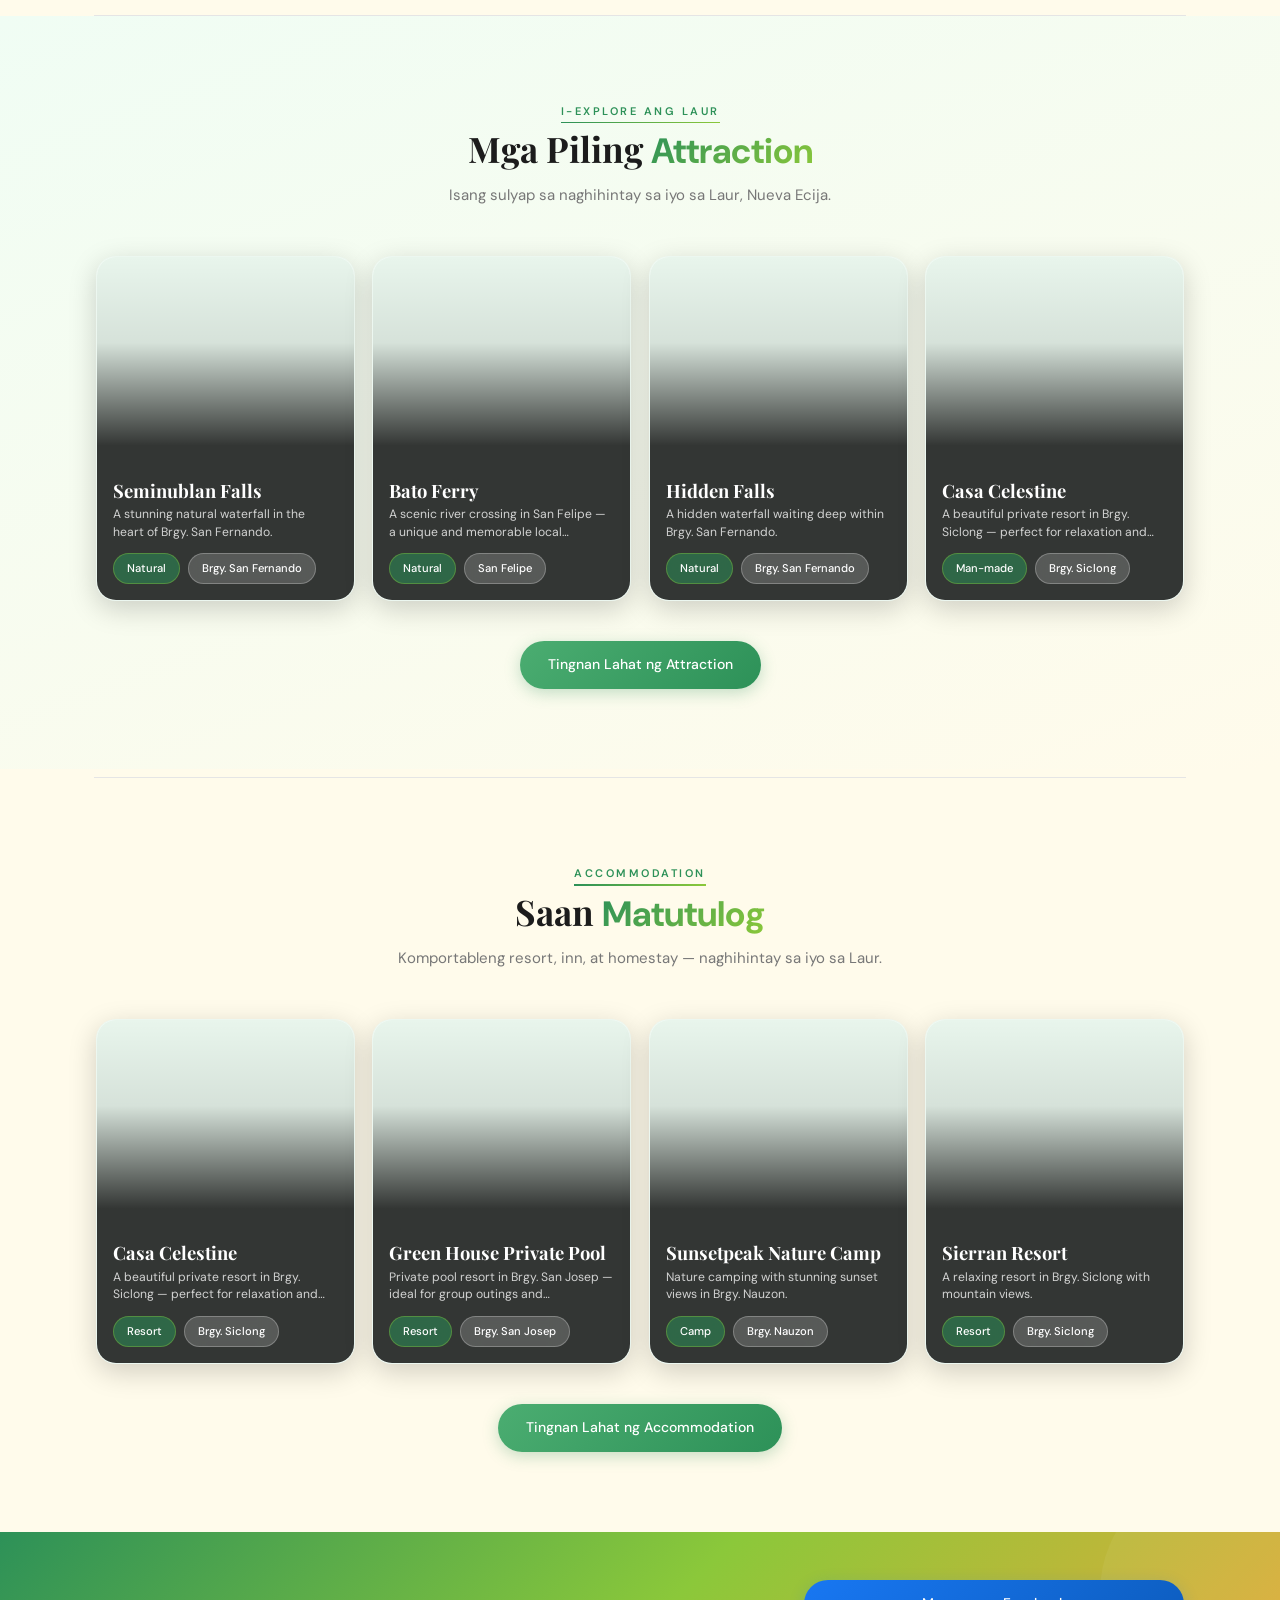
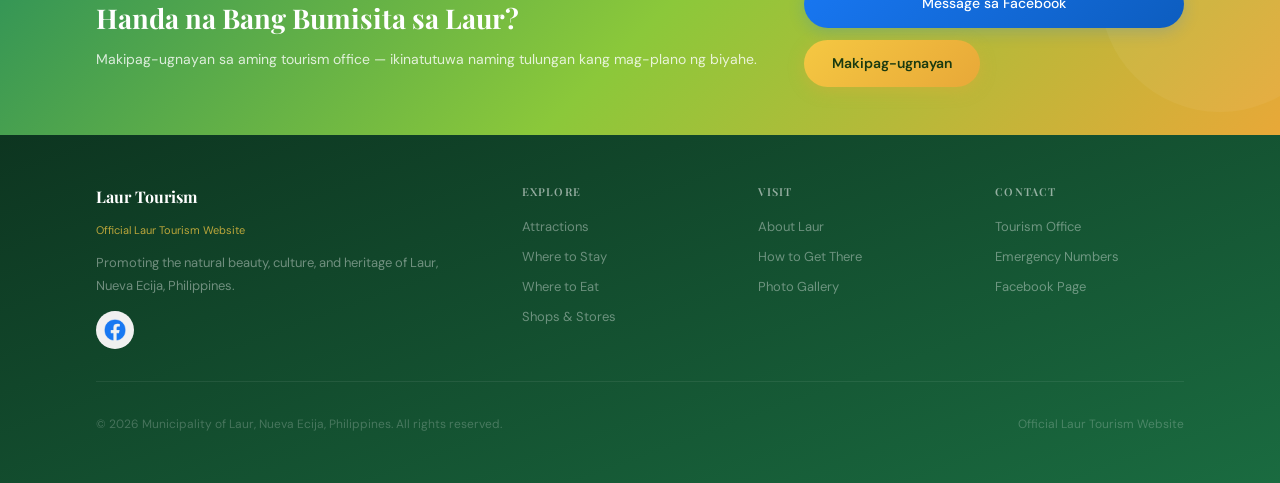
==== commit a0e7e565: "deploy" ====
--- a/index.html
+++ b/index.html
@@ -130,12 +130,12 @@
 <!-- HERO -->
 <section class="hero" id="home" role="banner">
   <div class="slide s1 active">
-    <div class="slide-img" style="background-image:url('assets/images/NATURAL/SIMINUBLAN.webp')" role="img" aria-label="Magandang tanawin ng Laur"></div>
+    <div class="slide-img" style="background-image:url('assets/images/hero4.webp')" role="img" aria-label="Magandang tanawin ng Laur"></div>
     <div class="slide-overlay"></div>
     <div class="slide-content">
       <div class="slide-tag">Official Tourism Website</div>
       <h1>Tara sa <em>Laur</em><br>Nueva Ecija</h1>
-      <p>Dito nagtatagpo ang kalikasan, kultura, at kasaysayan — sa puso ng Nueva Ecija, Pilipinas.</p>
+      <p>Tarang matunghayan ang napakagandang kalikasan, kultura, at kasaysayan — sa puso ng Nueva Ecija.</p>
       <div class="slide-btns">
         <a href="pages/attractions.html" class="btn-yellow">Explore Attractions</a>
         <a href="pages/contact.html#directions" class="btn-ghost">How to Get Here</a>
@@ -143,12 +143,12 @@
     </div>
   </div>
   <div class="slide s2">
-    <div class="slide-img" style="background-image:url('assets/images/NATURAL/BATO.webp')"></div>
+    <div class="slide-img" style="background-image:url('assets/images/hero1.webp')"></div>
     <div class="slide-overlay"></div>
     <div class="slide-content">
       <div class="slide-tag">Natural Attractions</div>
       <h1>Kamangha-manghang<br><em>Kalikasan</em></h1>
-      <p>Tuklasin ang mga kagubatan, ilog, at magandang tanawin ng bundok na makikita lamang sa Laur.</p>
+      <p>Tuklasin ang mga berdeng tanawin at mga agos sa ilog na makikita lamang sa Laur.</p>
       <div class="slide-btns">
         <a href="pages/attractions.html" class="btn-yellow">See Nature Spots</a>
         <a href="pages/about.html" class="btn-ghost">Learn More</a>
@@ -156,7 +156,7 @@
     </div>
   </div>
   <div class="slide s3">
-    <div class="slide-img" style="background-image:url('assets/images/NATURAL/HIDDEN.webp')"></div>
+    <div class="slide-img" style="background-image:url('assets/images/hero2.webp')"></div>
     <div class="slide-overlay"></div>
     <div class="slide-content">
       <div class="slide-tag">Man-Made Attractions</div>
@@ -169,7 +169,7 @@
     </div>
   </div>
   <div class="slide s4">
-    <div class="slide-img" style="background-image:url('assets/images/STAY/SIERRAN.webp')"></div>
+    <div class="slide-img" style="background-image:url('assets/images/STAY/CLARENG.webp')"></div>
     <div class="slide-overlay"></div>
     <div class="slide-content">
       <div class="slide-tag">Stay &amp; Relax</div>
@@ -195,9 +195,9 @@
 <!-- STATS BAR -->
 <div class="stats-bar">
   <div class="stat anim-block anim-scale delay-1"><div class="stat-n">17</div><div class="stat-l">Barangay</div></div>
-  <div class="stat anim-block anim-scale delay-2"><div class="stat-n">13+</div><div class="stat-l">Attractions</div></div>
-  <div class="stat anim-block anim-scale delay-3"><div class="stat-n">9+</div><div class="stat-l">Resort at Accommodation</div></div>
-  <div class="stat anim-block anim-scale delay-4"><div class="stat-n">1.5hr</div><div class="stat-l">Mula Cabanatuan</div></div>
+  <div class="stat anim-block anim-scale delay-2"><div class="stat-n">—</div><div class="stat-l">Attractions</div></div>
+  <div class="stat anim-block anim-scale delay-3"><div class="stat-n">—</div><div class="stat-l">Resort at Accommodation</div></div>
+  <div class="stat anim-block anim-scale delay-4"><div class="stat-n">—</div><div class="stat-l">Mula Cabanatuan</div></div>
 </div>
 
 <div class="banner-strip"></div>
@@ -227,39 +227,8 @@
     <h2 class="sec-title anim-block anim-up delay-1">Mga Piling <em>Attraction</em></h2>
     <p class="sec-sub anim-block anim-up delay-2">Isang sulyap sa naghihintay sa iyo sa Laur, Nueva Ecija.</p>
   </div>
-  <div class="grid3">
-    <article class="card anim-block anim-fade delay-1" onclick="openModal('Seminublan Falls','Natural Attraction','Brgy. San Fernando, Laur, Nueva Ecija','','','assets/images/NATURAL/SIMINUBLAN.webp','','15.595597,121.215297')">
-      <div class="card-img" style="background-image:url('assets/images/NATURAL/SIMINUBLAN.webp')"></div>
-      <div class="card-overlay">
-        <div class="card-title">Seminublan Falls</div>
-        <div class="card-desc">Kamangha-manghang talon sa kaibuturan ng Brgy. San Fernando.</div>
-        <div class="card-pills"><span class="cpill green">Natural</span><span class="cpill">Brgy. San Fernando</span></div>
-      </div>
-    </article>
-    <article class="card anim-block anim-fade delay-2" onclick="openModal('Hidden Falls','Natural Attraction','Brgy. San Fernando, Laur, Nueva Ecija','','','assets/images/NATURAL/HIDDEN.webp','','15.595597,121.215297')">
-      <div class="card-img" style="background-image:url('assets/images/NATURAL/HIDDEN.webp')"></div>
-      <div class="card-overlay">
-        <div class="card-title">Hidden Falls</div>
-        <div class="card-desc">Nakatagong talon na naghihintay sa kaibuturan ng Brgy. San Fernando.</div>
-        <div class="card-pills"><span class="cpill green">Natural</span><span class="cpill">Brgy. San Fernando</span></div>
-      </div>
-    </article>
-    <article class="card anim-block anim-fade delay-3" onclick="openModal('Casa Celestine','Private Resort','Brgy. Siclong, Laur, Nueva Ecija','','','assets/images/STAY/CASA.webp','09317275295','15.570000,121.230000')">
-      <div class="card-img" style="background-image:url('assets/images/STAY/CASA.webp')"></div>
-      <div class="card-overlay">
-        <div class="card-title">Casa Celestine</div>
-        <div class="card-desc">Magandang private resort sa Brgy. Siclong para sa pahinga at mga event.</div>
-        <div class="card-pills"><span class="cpill green">Man-made</span><span class="cpill">Brgy. Siclong</span></div>
-      </div>
-    </article>
-    <article class="card anim-block anim-fade delay-4" onclick="openModal('Sierra Madre Range','Natural Attraction','Laur, Nueva Ecija','','','assets/images/NATURAL/BATO.webp','','15.557711,121.226314')">
-      <div class="card-img" style="background-image:url('assets/images/NATURAL/BATO.webp')"></div>
-      <div class="card-overlay">
-        <div class="card-title">Sierra Madre Range</div>
-        <div class="card-desc">Kahanga-hangang bundok na nagsisilbing backdrop ng buong bayan ng Laur.</div>
-        <div class="card-pills"><span class="cpill green">Natural</span><span class="cpill">Laur, NE</span></div>
-      </div>
-    </article>
+  <div class="grid3" id="attr-grid">
+    <!-- Populated from attractions[] in data.js -->
   </div>
   <div class="anim-block anim-up delay-4" style="text-align:center;margin-top:2.5rem">
     <a href="pages/attractions.html" class="btn-green">Tingnan Lahat ng Attraction</a>
@@ -275,39 +244,8 @@
     <h2 class="sec-title anim-block anim-up delay-1">Saan <em>Matutulog</em></h2>
     <p class="sec-sub anim-block anim-up delay-2">Komportableng resort, inn, at homestay — naghihintay sa iyo sa Laur.</p>
   </div>
-  <div class="grid3">
-    <article class="card anim-block anim-fade delay-1" onclick="openModal('Sierran Resort','Resort','Brgy. Siclong, Laur, Nueva Ecija','','','assets/images/STAY/SIERRAN.webp','09484172382','15.574997,121.230000')">
-      <div class="card-img" style="background-image:url('assets/images/STAY/SIERRAN.webp')"></div>
-      <div class="card-overlay">
-        <div class="card-title">Sierran Resort</div>
-        <div class="card-desc">Nakakarelax na resort na may magandang tanawin ng bundok.</div>
-        <div class="card-pills"><span class="cpill green">Resort</span><span class="cpill">Brgy. Siclong</span></div>
-      </div>
-    </article>
-    <article class="card anim-block anim-fade delay-2" onclick="openModal('Mountain View Resort','Resort','Brgy. Siclong, Laur, Nueva Ecija','','','assets/images/STAY/MVR.webp','09386293261','15.573000,121.232000')">
-      <div class="card-img" style="background-image:url('assets/images/STAY/MVR.webp')"></div>
-      <div class="card-overlay">
-        <div class="card-title">Mountain View Resort</div>
-        <div class="card-desc">I-enjoy ang magandang tanawin ng bundok at magagandang pasilidad.</div>
-        <div class="card-pills"><span class="cpill green">Inn</span><span class="cpill">Brgy. Siclong</span></div>
-      </div>
-    </article>
-    <article class="card anim-block anim-fade delay-3" onclick="openModal('Camila Farm Resort','Farm Resort','Brgy. Betania, Laur, Nueva Ecija','','','assets/images/STAY/CAMILLA.webp','09176388948','15.560000,121.250000')">
-      <div class="card-img" style="background-image:url('assets/images/STAY/CAMILLA.webp')"></div>
-      <div class="card-overlay">
-        <div class="card-title">Camila Farm Resort</div>
-        <div class="card-desc">Farm resort na nag-aalok ng kalikasan, pahinga, at sariwang hangin.</div>
-        <div class="card-pills"><span class="cpill green">Homestay</span><span class="cpill">Brgy. Betania</span></div>
-      </div>
-    </article>
-    <article class="card anim-block anim-fade delay-4" onclick="openModal('Pine Forest Retreat','Retreat','Brgy. San Juan, Laur, Nueva Ecija','','','assets/images/STAY/LELO.webp','','15.565000,121.220000')">
-      <div class="card-img" style="background-image:url('assets/images/STAY/LELO.webp')"></div>
-      <div class="card-overlay">
-        <div class="card-title">Pine Forest Retreat</div>
-        <div class="card-desc">Maaliwalas na retreat sa gitna ng kagubatan — perpekto para mag-unwind.</div>
-        <div class="card-pills"><span class="cpill green">Retreat</span><span class="cpill">Brgy. San Juan</span></div>
-      </div>
-    </article>
+  <div class="grid3" id="stay-grid">
+    <!-- Populated from stays[] in data.js -->
   </div>
   <div class="anim-block anim-up delay-4" style="text-align:center;margin-top:2.5rem">
     <a href="pages/visit.html#stay" class="btn-green">Tingnan Lahat ng Accommodation</a>
@@ -366,7 +304,16 @@
 </div>
 
 <script src="assets/js/components.js" defer></script>
-<script src="assets/js/data.js" defer></script>
+<script src="assets/js/data.js"></script>
+<script>
+// Fix ../assets/ paths → assets/ so images work from root index.html
+// (data.js uses ../assets/ for /pages/ context; root needs no ../)
+var _fixPath = function(p){ return p ? p.replace(/^\.\.\//,'') : p; };
+[].concat(attractions, stays).forEach(function(item){
+  item.image      = _fixPath(item.image);
+  item.modalImage = _fixPath(item.modalImage);
+});
+</script>
 <script src="assets/js/script.js" defer></script>
 </body>
 </html>
